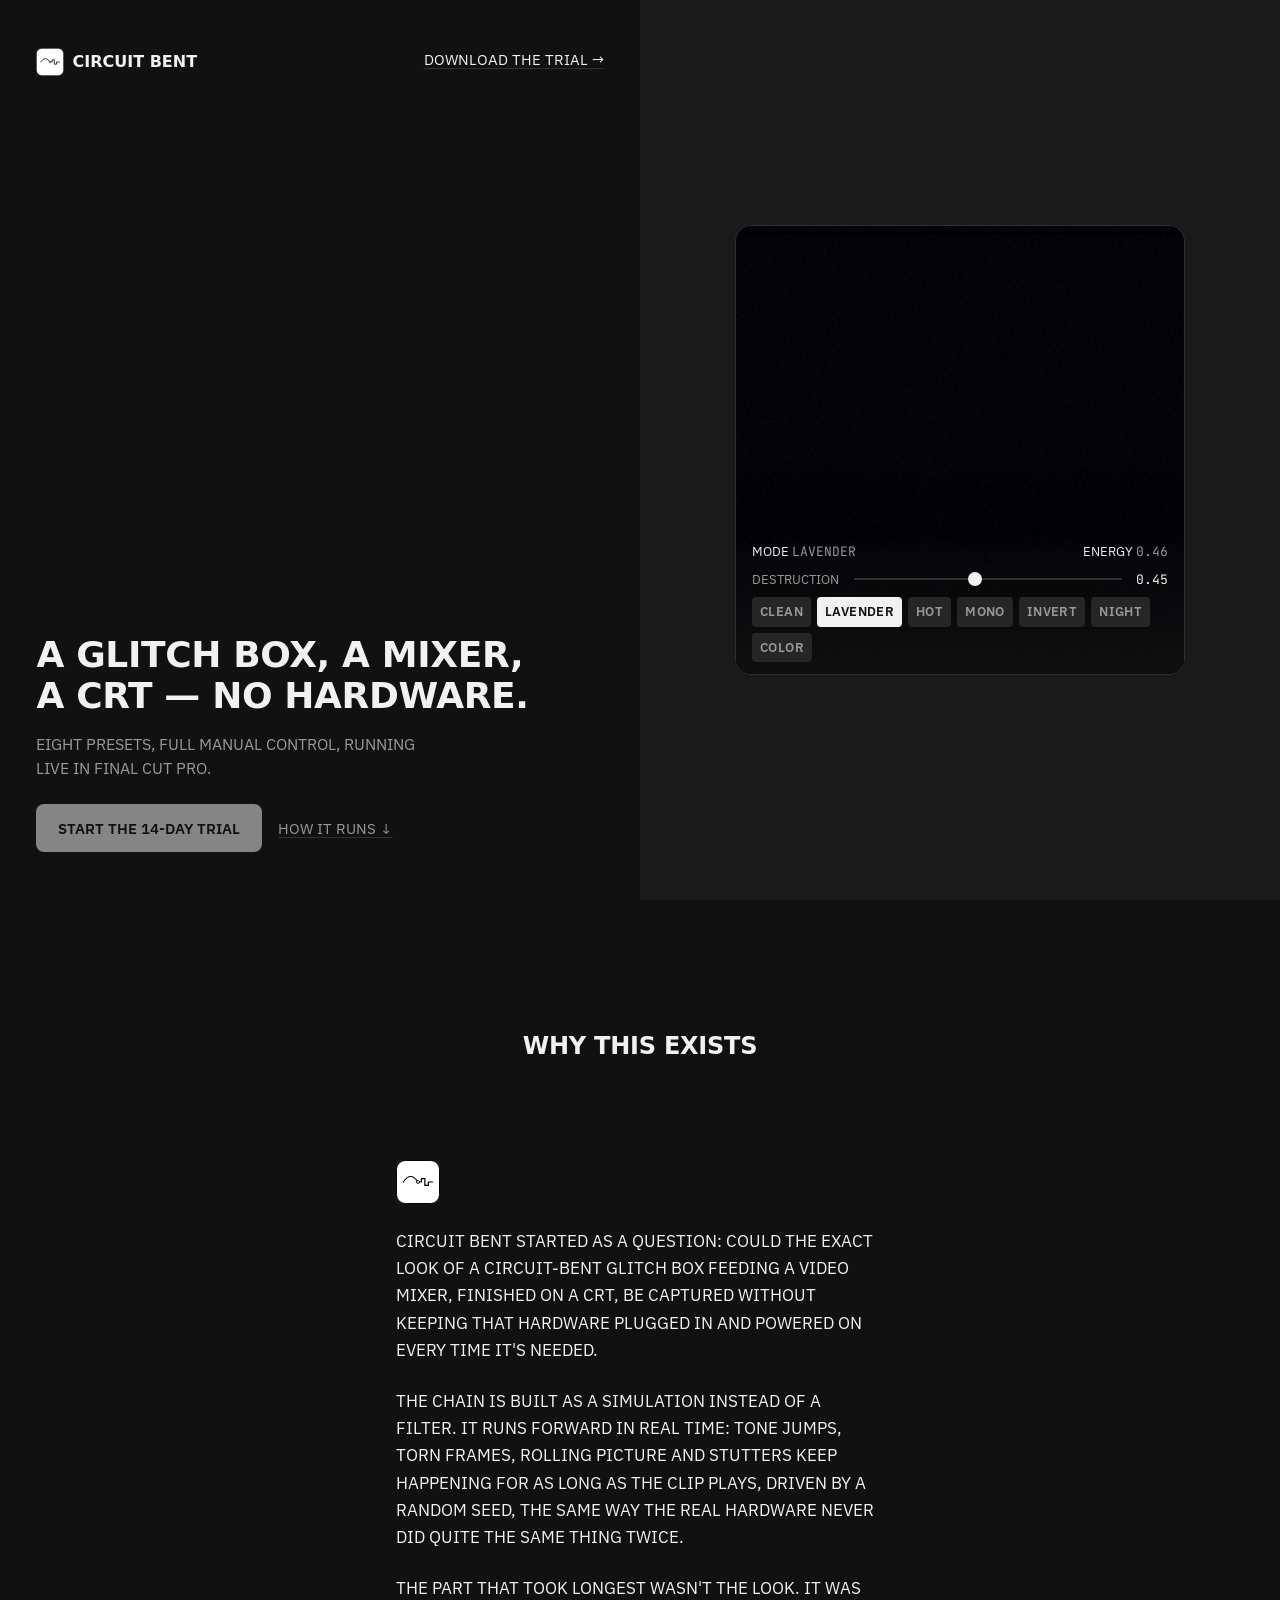
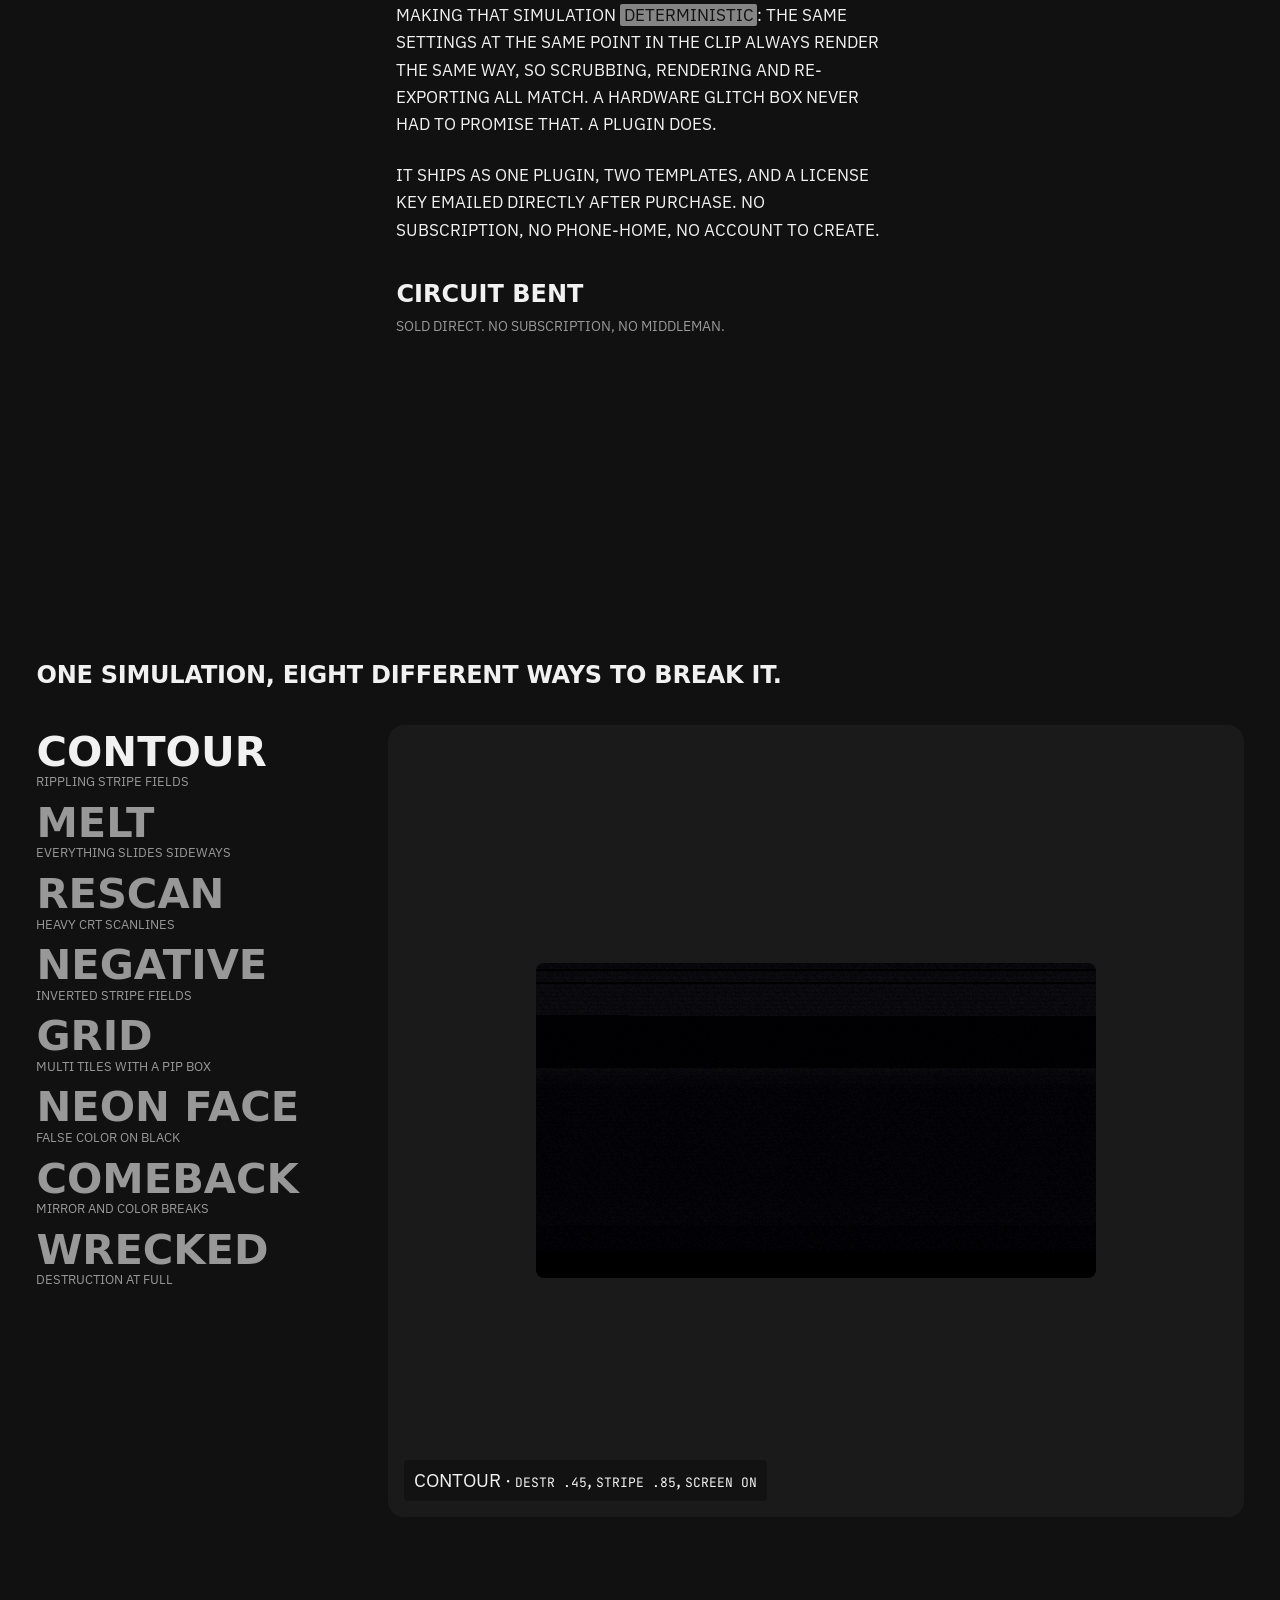
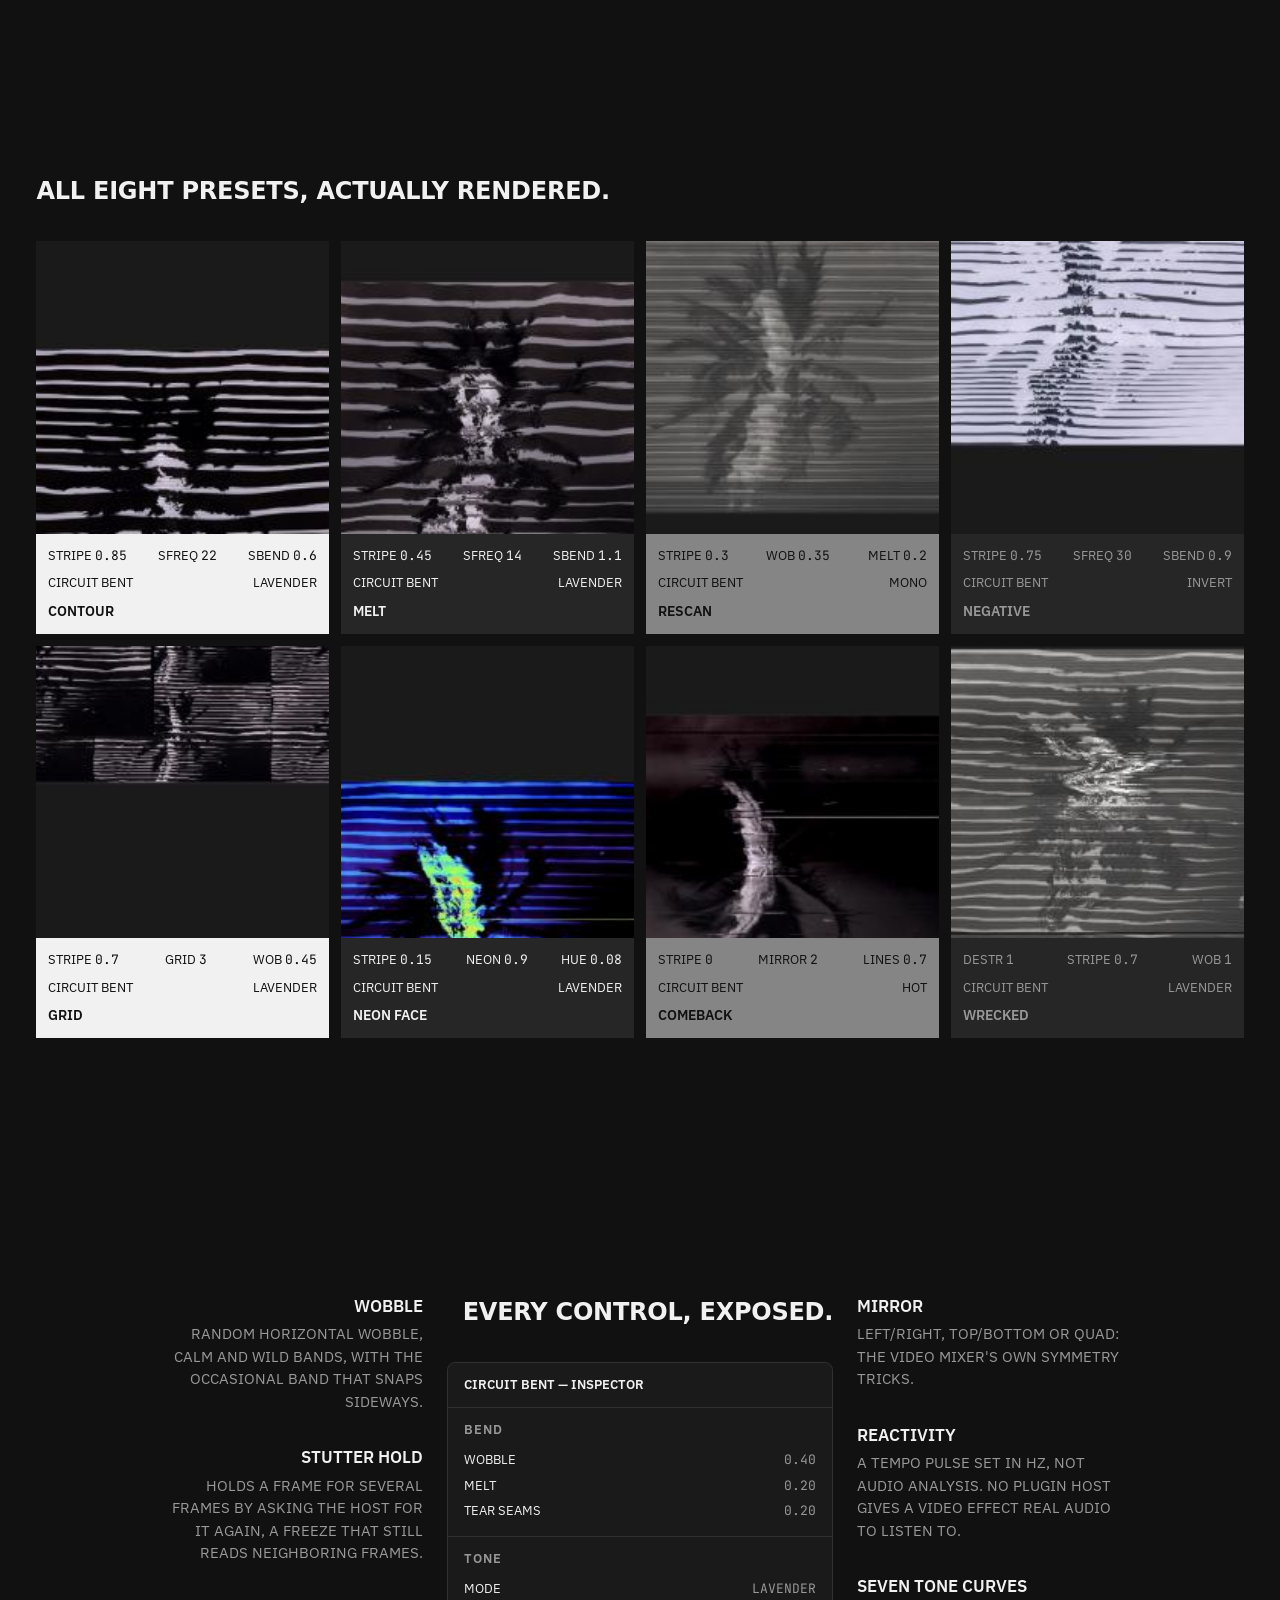
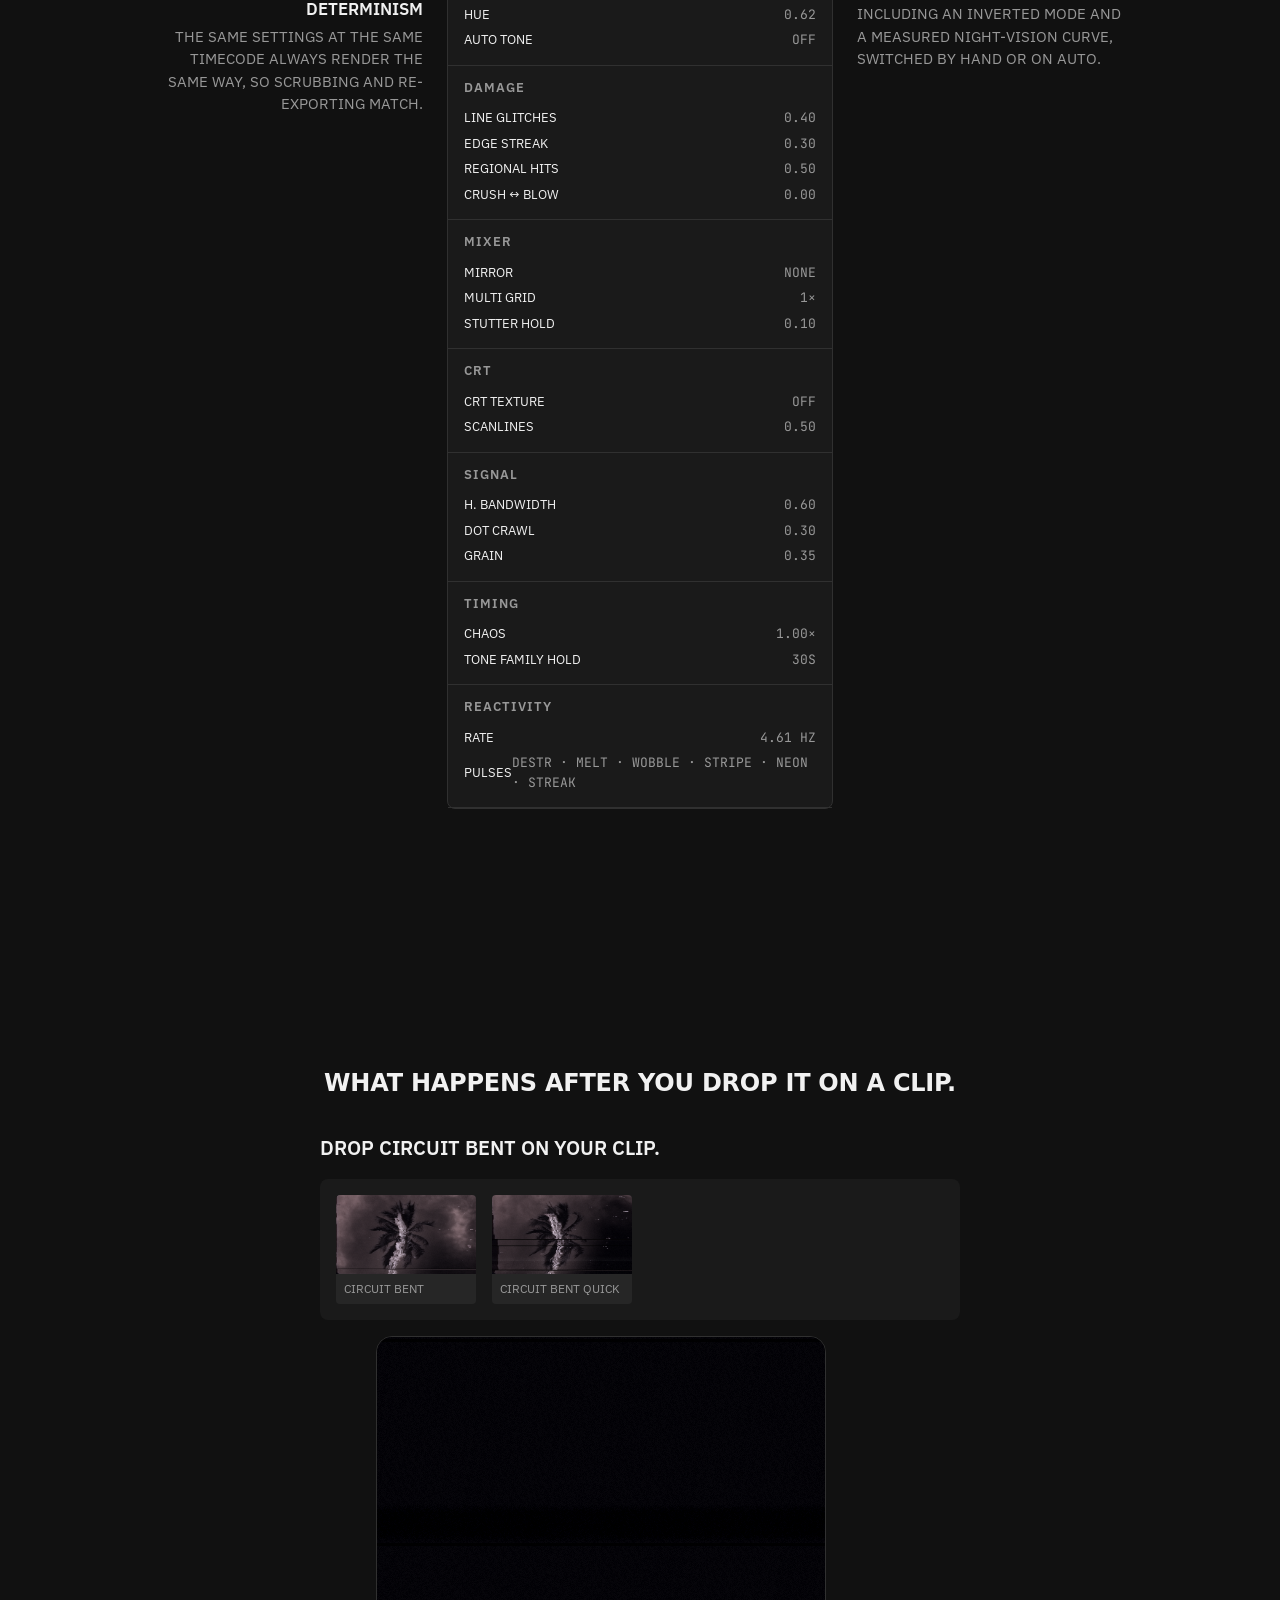
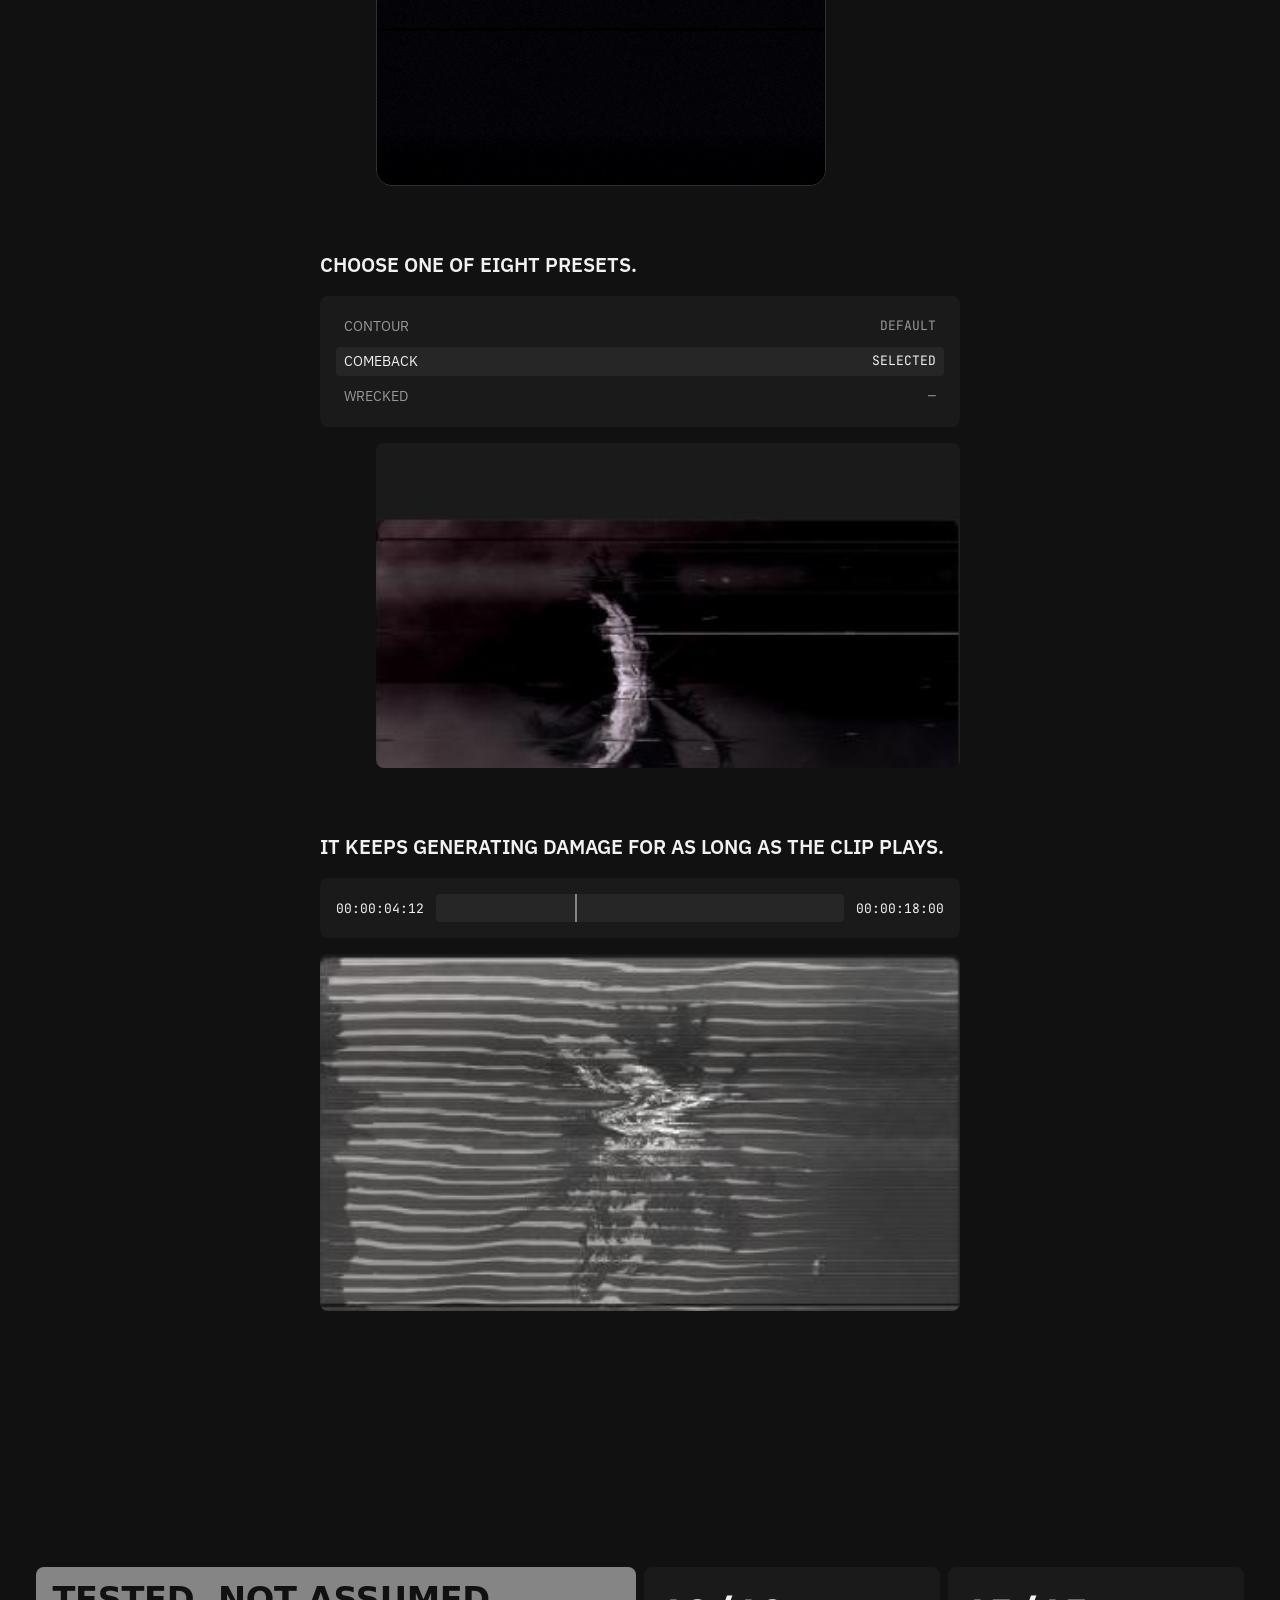
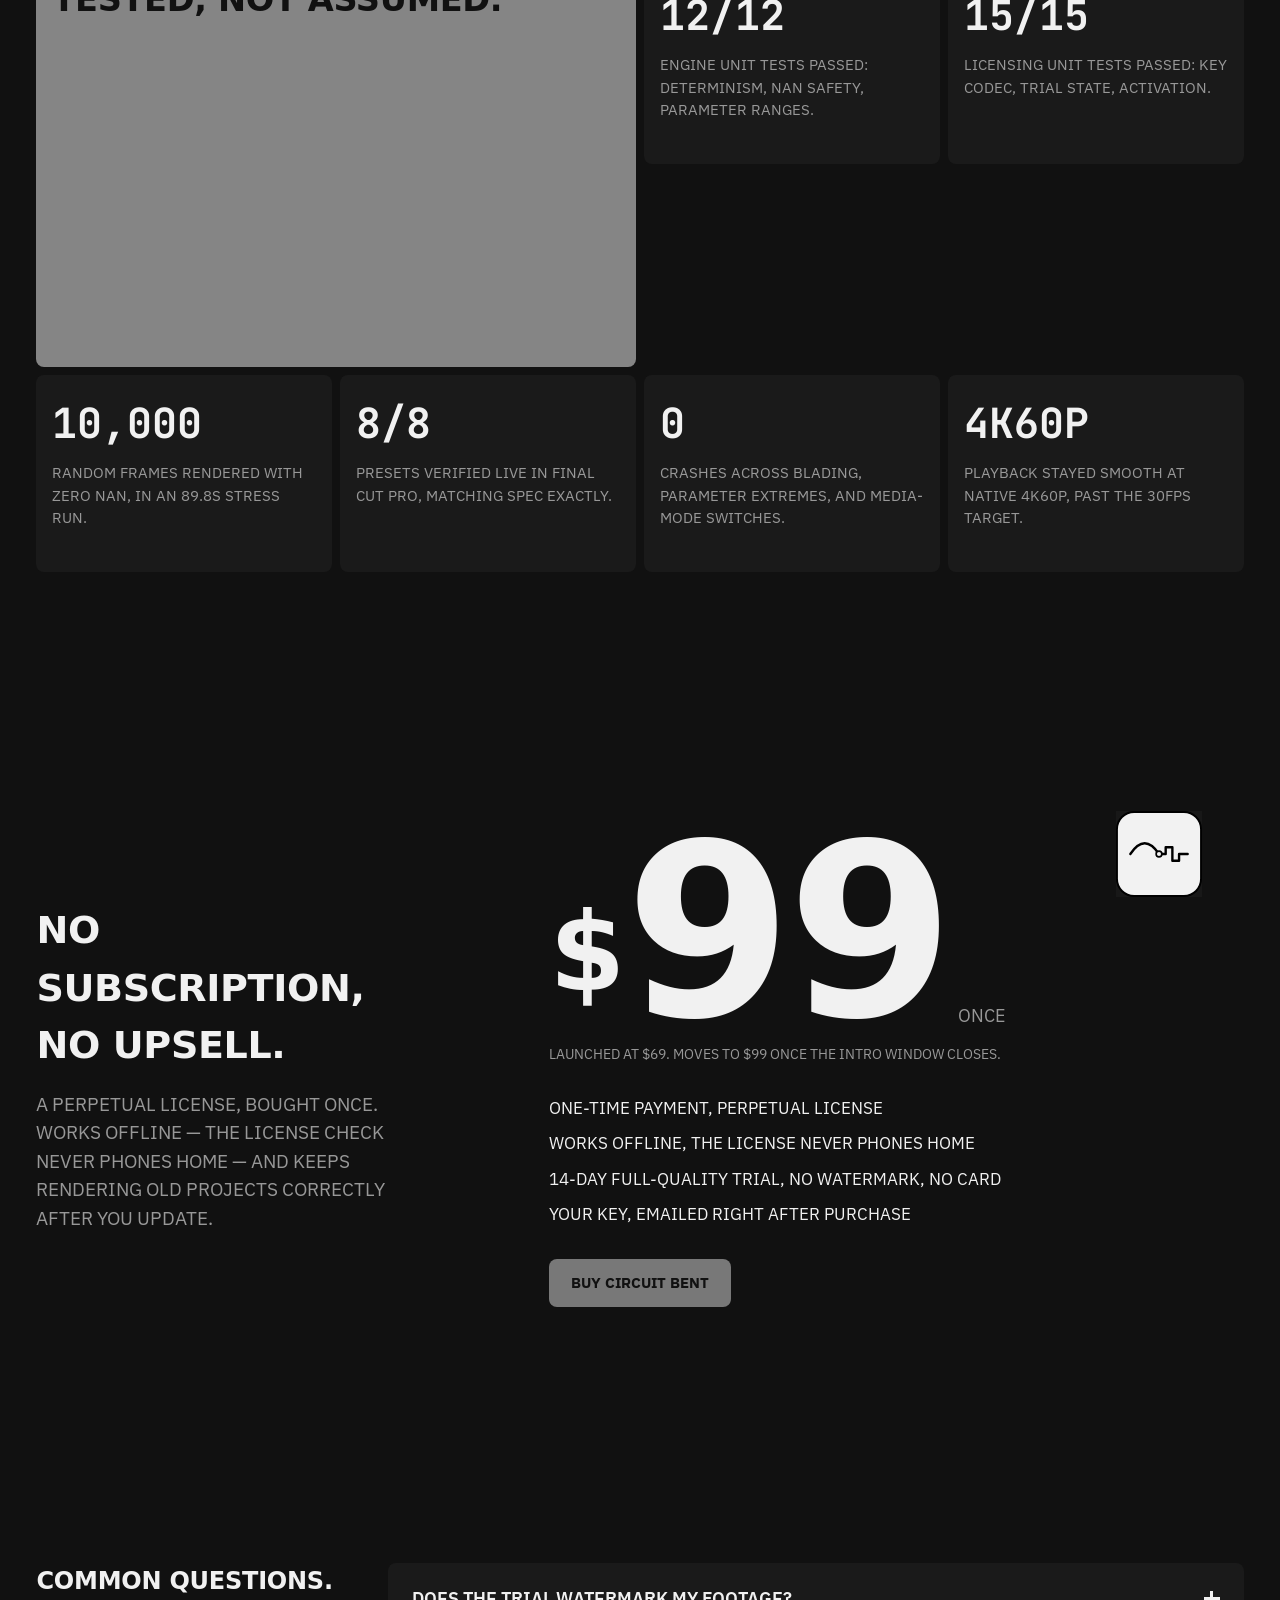
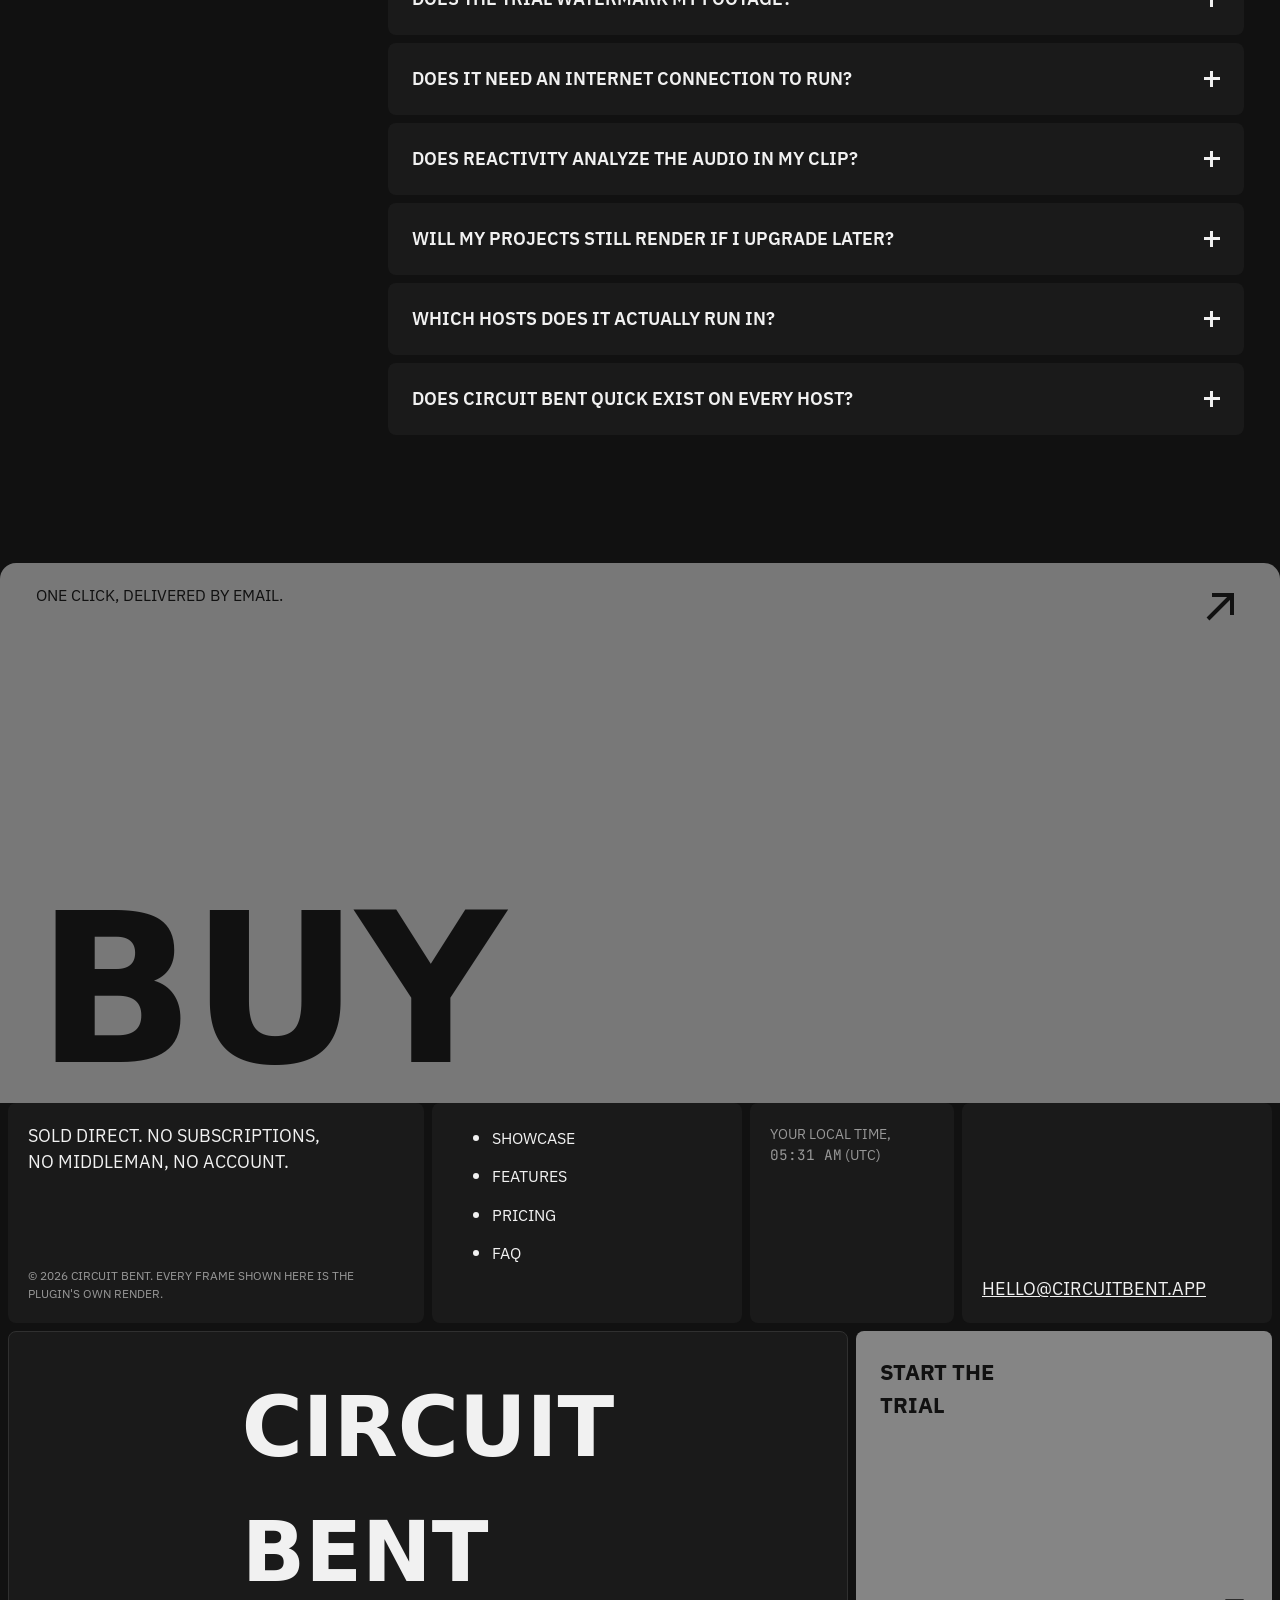
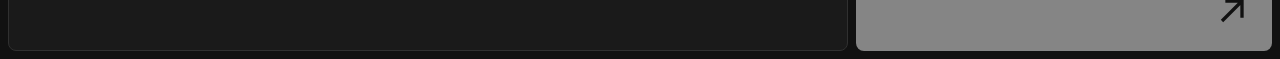
==== index.html @ 1c91e059 "Initial deploy: CIRCUIT BENT marketing site Standalone copy of Website/ for GitHub Pages hosting at " ====
<!doctype html>
<html lang="en">
<head>
<meta charset="utf-8">
<meta name="viewport" content="width=device-width, initial-scale=1">
<title>CIRCUIT BENT: analog glitch and CRT damage for your NLE</title>
<meta name="description" content="A circuit-bent glitch box, a video mixer and a CRT monitor, simulated live inside Final Cut Pro, Motion, After Effects and Premiere Pro. One plugin, eight presets, a perpetual license.">
<link rel="icon" href="media/app-icon.svg">
<link rel="preconnect" href="https://fonts.googleapis.com">
<link rel="preconnect" href="https://fonts.gstatic.com" crossorigin>
<link href="https://fonts.googleapis.com/css2?family=Archivo:wght@700&family=IBM+Plex+Sans:wght@400;500;600;700&family=JetBrains+Mono:wght@400;600&display=swap" rel="stylesheet"> <!-- taste-skill-ignore: font URL, not rendered text -->
<link rel="stylesheet" href="assets/base.css">
<link rel="stylesheet" href="assets/site.css">
<script>document.documentElement.classList.add('js');</script>
</head>
<body>

<video id="src-video" src="media/sample_clip.mp4" muted loop playsinline autoplay hidden></video>

<!-- ============ HERO — Control that reads the page ============ -->
<section class="hero">
  <div class="hero-left">
    <div class="hero-mark">
      <img src="media/app-icon.svg" alt="" width="28" height="28">
      <span>CIRCUIT BENT</span>
    </div>
    <a class="textlink hero-toplink" href="#pricing">Download the trial →</a>
    <div class="hero-copy">
      <h1>
        <span class="line"><span>A <span class="glitch" data-text="glitch">glitch</span> box, a mixer,</span></span>
        <span class="line"><span>a CRT — no hardware.</span></span>
      </h1>
      <p>Eight presets, full manual control, running live in Final Cut Pro.</p>
      <div class="hero-actions">
        <a class="btn btn-accent" href="#pricing">Start the 14-day trial</a>
        <a class="textlink" href="#how-it-works">How it runs ↓</a>
      </div>
    </div>
  </div>
  <div class="hero-right">
    <div class="engine-frag" data-ui>
      <canvas id="hero-canvas" aria-hidden="true"></canvas>
      <div class="engine-ui">
        <div class="engine-readout">
          <span>Mode <code id="hero-mode">LAVENDER</code></span>
          <span>Energy <code id="hero-energy">0.40</code></span>
        </div>
        <div class="engine-row">
          <label for="hero-destr">Destruction</label>
          <input id="hero-destr" type="range" min="0" max="1" step="0.01" value="0.45" aria-label="Destruction">
          <code id="hero-destr-v">0.45</code>
        </div>
        <div class="tone-set" id="hero-tones" role="group" aria-label="Tone">
          <button data-mode="0" type="button">CLEAN</button>
          <button data-mode="1" type="button" aria-pressed="true">LAVENDER</button>
          <button data-mode="2" type="button">HOT</button>
          <button data-mode="3" type="button">MONO</button>
          <button data-mode="4" type="button">INVERT</button>
          <button data-mode="5" type="button">NIGHT</button>
          <button data-mode="6" type="button">COLOR</button>
        </div>
      </div>
    </div>
  </div>
</section>

<!-- ============ ABOUT — Founder's letter ============ -->
<section class="about section" id="about">
  <h2 class="section-head wrap" style="text-align:center">Why this exists</h2>
  <div class="letter" data-reveal>
    <img class="letter-photo" src="media/presets/contour.png" alt="CIRCUIT BENT, Contour preset, real render, pinned beside the letter" width="220" height="220" loading="lazy">
    <div class="letter-mark"><img src="media/app-icon.svg" alt="CIRCUIT BENT"></div>
    <p>CIRCUIT BENT started as a question: could the exact look of a circuit-bent glitch box feeding a video mixer, finished on a CRT, be captured without keeping that hardware plugged in and powered on every time it's needed.</p>
    <p>The chain is built as a simulation instead of a filter. It runs forward in real time: tone jumps, torn frames, rolling picture and stutters keep happening for as long as the clip plays, driven by a random seed, the same way the real hardware never did quite the same thing twice.</p>
    <p>The part that took longest wasn't the look. It was making that simulation <mark>deterministic</mark>: the same settings at the same point in the clip always render the same way, so scrubbing, rendering and re-exporting all match. A hardware glitch box never had to promise that. A plugin does.</p>
    <p>It ships as one plugin, two templates, and a license key emailed directly after purchase. No subscription, no phone-home, no account to create.</p>
    <div class="sign">
      <div class="name">CIRCUIT BENT</div>
      <div class="role">Sold direct. No subscription, no middleman.</div>
    </div>
  </div>
</section>

<!-- ============ SHOWCASE — live preset switcher ============ -->
<section class="showcase section" id="showcase">
  <div class="wrap">
    <h2 class="section-head">One simulation, eight different ways to break it.</h2>
    <div class="showcase-grid">
      <div class="preset-list" id="preset-list" role="listbox" aria-label="Presets">
        <!-- buttons injected by site.js from the real PRESETS table -->
      </div>
      <div class="preset-stage" data-reveal>
        <div class="preset-sheet" data-ui>
          <canvas id="showcase-canvas" aria-hidden="true"></canvas>
        </div>
        <div class="preset-tag" id="preset-tag">Contour · <code>destr .45</code>, <code>stripe .85</code>, <code>screen on</code></div>
      </div>
    </div>
  </div>
</section>

<!-- ============ GALLERY — photo tiles with label strips ============ -->
<section class="gallery section" id="gallery">
  <div class="wrap">
    <h2 class="section-head">All eight presets, actually rendered.</h2>
    <div class="gallery-grid" id="gallery-grid">
      <!-- 8 tiles injected by site.js, one real captured frame per preset -->
    </div>
  </div>
</section>

<!-- ============ FEATURES — panel with margin notes ============ -->
<section class="features section" id="features">
  <div class="wrap">
    <div class="features-grid">
      <div class="notes-left" data-reveal>
        <div class="note">
          <div class="nname">Wobble</div>
          <div class="ndesc">Random horizontal wobble, calm and wild bands, with the occasional band that snaps sideways.</div>
        </div>
        <div class="note">
          <div class="nname">Stutter hold</div>
          <div class="ndesc">Holds a frame for several frames by asking the host for it again, a freeze that still reads neighboring frames.</div>
        </div>
        <div class="note">
          <div class="nname">Determinism</div>
          <div class="ndesc">The same settings at the same timecode always render the same way, so scrubbing and re-exporting match.</div>
        </div>
      </div>
      <div class="panel-col">
        <h2 class="section-head" style="text-align:right">Every control, exposed.</h2>
        <div class="panel-ui" data-ui>
          <div class="ptitle">CIRCUIT BENT — Inspector</div>
          <div class="pgroup" data-grp="bend"><h4>Bend</h4>
            <div class="prow"><span>Wobble</span><code>0.40</code></div>
            <div class="prow"><span>Melt</span><code>0.20</code></div>
            <div class="prow"><span>Tear seams</span><code>0.20</code></div>
          </div>
          <div class="pgroup" data-grp="tone"><h4>Tone</h4>
            <div class="prow"><span>Mode</span><code>Lavender</code></div>
            <div class="prow"><span>Hue</span><code>0.62</code></div>
            <div class="prow"><span>Auto tone</span><code>Off</code></div>
          </div>
          <div class="pgroup" data-grp="damage"><h4>Damage</h4>
            <div class="prow"><span>Line glitches</span><code>0.40</code></div>
            <div class="prow"><span>Edge streak</span><code>0.30</code></div>
            <div class="prow"><span>Regional hits</span><code>0.50</code></div>
            <div class="prow"><span>Crush ↔ blow</span><code>0.00</code></div>
          </div>
          <div class="pgroup" data-grp="mixer"><h4>Mixer</h4>
            <div class="prow"><span>Mirror</span><code>None</code></div>
            <div class="prow"><span>Multi grid</span><code>1×</code></div>
            <div class="prow"><span>Stutter hold</span><code>0.10</code></div>
          </div>
          <div class="pgroup" data-grp="crt"><h4>CRT</h4>
            <div class="prow"><span>CRT texture</span><code>Off</code></div>
            <div class="prow"><span>Scanlines</span><code>0.50</code></div>
          </div>
          <div class="pgroup" data-grp="signal"><h4>Signal</h4>
            <div class="prow"><span>H. bandwidth</span><code>0.60</code></div>
            <div class="prow"><span>Dot crawl</span><code>0.30</code></div>
            <div class="prow"><span>Grain</span><code>0.35</code></div>
          </div>
          <div class="pgroup" data-grp="timing"><h4>Timing</h4>
            <div class="prow"><span>Chaos</span><code>1.00×</code></div>
            <div class="prow"><span>Tone family hold</span><code>30s</code></div>
          </div>
          <div class="pgroup" data-grp="reactivity"><h4>Reactivity</h4>
            <div class="prow"><span>Rate</span><code>4.61 Hz</code></div>
            <div class="prow"><span>Pulses</span><code>Destr · Melt · Wobble · Stripe · Neon · Streak</code></div>
          </div>
        </div>
      </div>
      <div class="notes-right" data-reveal>
        <div class="note">
          <div class="nname">Mirror</div>
          <div class="ndesc">Left/right, top/bottom or quad: the video mixer's own symmetry tricks.</div>
        </div>
        <div class="note">
          <div class="nname">Reactivity</div>
          <div class="ndesc">A tempo pulse set in Hz, not audio analysis. No plugin host gives a video effect real audio to listen to.</div>
        </div>
        <div class="note">
          <div class="nname">Seven tone curves</div>
          <div class="ndesc">Including an inverted mode and a measured night-vision curve, switched by hand or on auto.</div>
        </div>
      </div>
    </div>
  </div>
</section>

<!-- ============ HOW IT WORKS — call and response ============ -->
<section class="how section" id="how-it-works">
  <div class="wrap">
    <h2 class="section-head" style="text-align:center">What happens after you drop it on a clip.</h2>
    <div class="how-col">
      <div class="exchange" data-reveal>
        <p class="lede">Drop CIRCUIT BENT on your clip.</p>
        <div class="call">
          <div class="thumbs" data-ui>
            <figure><img src="media/template-circuit-bent.png" alt="CIRCUIT BENT template thumbnail, Final Cut Effects browser" width="140" height="79"><figcaption>CIRCUIT BENT</figcaption></figure>
            <figure><img src="media/template-circuit-bent-quick.png" alt="CIRCUIT BENT Quick template thumbnail, Final Cut Effects browser" width="140" height="79"><figcaption>CIRCUIT BENT Quick</figcaption></figure>
          </div>
        </div>
        <div class="response">
          <div class="engine-frag" data-ui>
            <canvas id="how-canvas"></canvas>
          </div>
        </div>
      </div>

      <div class="exchange" data-reveal>
        <p class="lede">Choose one of eight presets.</p>
        <div class="call">
          <div class="popup" data-ui>
            <div class="opt">Contour <code>default</code></div>
            <div class="opt sel">Comeback <code>selected</code></div>
            <div class="opt">Wrecked <code>—</code></div>
          </div>
        </div>
        <div class="response">
          <img src="media/presets/comeback.png" alt="CIRCUIT BENT, Comeback preset, real render" width="350" height="195" loading="lazy">
        </div>
      </div>

      <div class="exchange final" data-reveal>
        <p class="lede">It keeps generating damage for as long as the clip plays.</p>
        <div class="call">
          <div class="scrub" data-ui>
            <code>00:00:04:12</code>
            <div class="track"><div class="head" style="left:34%"></div></div>
            <code>00:00:18:00</code>
          </div>
        </div>
        <div class="response">
          <img src="media/presets/wrecked.png" alt="CIRCUIT BENT, Wrecked preset, real render at full destruction" width="350" height="195" loading="lazy">
        </div>
      </div>
    </div>
  </div>
</section>

<!-- ============ PROOF — real QA numbers on tiles ============ -->
<section class="proof section" id="proof">
  <div class="wrap">
    <div class="proof-grid" data-reveal>
      <div class="proof-tile head">
        <h3>Tested, not assumed.</h3>
      </div>
      <div class="proof-tile"><div class="num"><code>12/12</code></div><div class="cap">Engine unit tests passed: determinism, NaN safety, parameter ranges.</div></div>
      <div class="proof-tile"><div class="num"><code>15/15</code></div><div class="cap">Licensing unit tests passed: key codec, trial state, activation.</div></div>
      <div class="proof-tile"><div class="num"><code>10,000</code></div><div class="cap">Random frames rendered with zero NaN, in an 89.8s stress run.</div></div>
      <div class="proof-tile"><div class="num"><code>8/8</code></div><div class="cap">Presets verified live in Final Cut Pro, matching spec exactly.</div></div>
      <div class="proof-tile"><div class="num"><code>0</code></div><div class="cap">Crashes across blading, parameter extremes, and media-mode switches.</div></div>
      <div class="proof-tile"><div class="num"><code>4K60p</code></div><div class="cap">Playback stayed smooth at native 4K60p, past the 30fps target.</div></div>
    </div>
  </div>
</section>

<!-- ============ PRICING — the price, very large ============ -->
<section class="pricing section" id="pricing">
  <div class="wrap">
    <div class="pricing-grid">
      <div class="pricing-left" data-reveal>
        <h2>No subscription, no upsell.</h2>
        <p>A perpetual license, bought once. Works offline — the license check never phones home — and keeps rendering old projects correctly after you update.</p>
      </div>
      <div class="pricing-right" data-reveal>
        <div class="price-figure">
          <span class="cur">$</span><span class="num">99</span><span class="period">once</span>
          <img class="price-overlap" src="media/app-icon.svg" alt="">
        </div>
        <p class="price-intro">Launched at $69. Moves to $99 once the intro window closes.</p>
        <div class="price-included">
          <div>One-time payment, perpetual license</div>
          <div>Works offline, the license never phones home</div>
          <div>14-day full-quality trial, no watermark, no card</div>
          <div>Your key, emailed right after purchase</div>
        </div>
        <a class="btn btn-strong" href="#buy">Buy CIRCUIT BENT</a>
      </div>
    </div>
  </div>
</section>

<!-- ============ FAQ — accordion of filled tiles ============ -->
<section class="faq section" id="faq">
  <div class="wrap">
    <div class="faq-grid">
      <h2 class="section-head faq-head">Common questions.</h2>
      <div class="faq-list" data-reveal>
        <details name="faq">
          <summary>Does the trial watermark my footage?<span class="faq-plus"></span></summary>
          <div class="answer">No. The 14-day trial renders at full quality. It simply stops working after 14 days unless you buy a license.</div>
        </details>
        <details name="faq">
          <summary>Does it need an internet connection to run?<span class="faq-plus"></span></summary>
          <div class="answer">No. License activation is offline-friendly and doesn't phone home on every launch.</div>
        </details>
        <details name="faq">
          <summary>Does Reactivity analyze the audio in my clip?<span class="faq-plus"></span></summary>
          <div class="answer">No. There's no audio API available to a Final Cut Pro video effect. Reactivity is a tempo pulse you set with a Hz slider, not real audio analysis, and it's labeled that way in the plugin.</div>
        </details>
        <details name="faq">
          <summary>Will my projects still render if I upgrade later?<span class="faq-plus"></span></summary>
          <div class="answer">Yes. Versioning follows Apple's guidance for plugin updates, so existing projects keep rendering with old versions until you choose to update.</div>
        </details>
        <details name="faq">
          <summary>Which hosts does it actually run in?<span class="faq-plus"></span></summary>
          <div class="answer">Final Cut Pro and Motion today. After Effects and Premiere Pro run the same real engine, Mac only for now; a Windows build doesn't exist yet.</div>
        </details>
        <details name="faq">
          <summary>Does CIRCUIT BENT Quick exist on every host?<span class="faq-plus"></span></summary>
          <div class="answer">No. It's a Final Cut / Motion template limited to Preset, Destruction and Mix. After Effects and Premiere use the plugin's own collapsible parameter groups instead.</div>
        </details>
      </div>
    </div>
  </div>
</section>

<!-- ============ CTA — one word is the button ============ -->
<a class="cta-band" href="https://thoughtful65.gumroad.com/l/circuit-bent" id="buy">
  <span class="corner-note">One click, delivered by email.</span>
  <svg class="corner-arrow" viewBox="0 0 48 48" fill="none" stroke="currentColor" stroke-width="4"><path d="M12 36 L36 12 M16 12 H36 V32"/></svg>
  <span class="word">BUY</span>
</a>

<!-- ============ FOOTER — a footer of tiles ============ -->
<footer class="footer">
  <div class="footer-grid">
    <div class="ftile f-statement">
      <p>Sold direct. No subscriptions, no middleman, no account.</p>
      <div class="legal">© 2026 CIRCUIT BENT. Every frame shown here is the plugin's own render.</div>
    </div>
    <div class="ftile f-nav">
      <ul>
        <li><a class="textlink" href="#showcase">Showcase</a></li>
        <li><a class="textlink" href="#features">Features</a></li>
        <li><a class="textlink" href="#pricing">Pricing</a></li>
        <li><a class="textlink" href="#faq">FAQ</a></li>
      </ul>
    </div>
    <div class="ftile f-time" id="f-time">Your local time</div>
    <div class="ftile f-email"><a href="mailto:hello@circuitbent.app">hello@circuitbent.app</a></div>
    <div class="ftile f-word"><span>CIRCUIT<br>BENT</span></div>
    <a class="ftile f-invite" href="#pricing">
      <div class="t">Start the trial</div>
      <svg viewBox="0 0 48 48" fill="none" stroke="currentColor" stroke-width="4"><path d="M12 36 L36 12 M16 12 H36 V32"/></svg>
    </a>
  </div>
</footer>

<script type="module" src="assets/site.js?v=2"></script>
<script src="assets/base.js" defer></script>
</body>
</html>
---- assets/base.css ----
/* tasteskill / base.css
   A neutral foundation: reset, token names, fluid type steps, a 12-column grid, states and the motion
   helpers from references/motion.md. It has no look of its own. Copy it into the project, replace the
   token values with the ones on the direction sheet, and build on top. Delete what you do not use. */

/* ---------- tokens (replace with the dealt palette and type system) ---------- */
:root {
  --bg: #ffffff;
  --surface: #f2f2f2;
  --ink: #111111;
  --muted: #5c5c5c;
  --accent: #111111;
  --accent-ink: #ffffff;

  --font-display: system-ui, sans-serif;
  --font-text: system-ui, sans-serif;

  --step-small: clamp(0.8125rem, 0.79rem + 0.1vw, 0.875rem);
  --step-body: clamp(1.0625rem, 1rem + 0.25vw, 1.1875rem);
  --step-lead: clamp(1.25rem, 1.1rem + 0.7vw, 1.625rem);
  --step-head: clamp(2rem, 1.3rem + 3.2vw, 4rem);
  --step-display: clamp(3rem, 1rem + 9vw, 9rem); /* set from the hero blueprint */

  --margin: clamp(1rem, 2.2vw, 2rem);    /* page side margin: tight, so content reaches the edges */
  --gutter: clamp(1rem, 2vw, 2rem);      /* column gap */
  --section: clamp(5rem, 12vw, 13rem);   /* space between sections */
  --radius: 0px;                          /* one radius for the whole page: 0, or large, decided once */

  --ease-out: cubic-bezier(0.22, 1, 0.36, 1);        /* entrances, moving hovers, UI under 600ms */
  --ease-expo: cubic-bezier(0.16, 1, 0.3, 1);        /* reveals of 800ms and longer, line rises, openings */
  --ease-in-out: cubic-bezier(0.76, 0, 0.24, 1);     /* wipes, panels, things that travel while visible */
  --ease-soft: cubic-bezier(0.33, 1, 0.68, 1);       /* slow scale and drift on photographs */
  --ease-exit: cubic-bezier(0.55, 0.055, 0.675, 0.19); /* something leaving for good, short */
  --t-press: 140ms;
  --t-hover: 180ms;
  --t-ui: 240ms;
  --t-reveal: 800ms;
  --t-open: 1200ms;                                  /* picture openings and clip wipes */
  --stagger-line: 90ms;
  --stagger-item: 70ms;
}

/* ---------- reset ---------- */
*, *::before, *::after { box-sizing: border-box; }
html { -webkit-text-size-adjust: 100%; text-size-adjust: 100%; scroll-behavior: auto; }
body { margin: 0; background: var(--bg); color: var(--ink); font-family: var(--font-text); font-size: var(--step-body); line-height: 1.5; font-kerning: normal; -webkit-font-smoothing: antialiased; text-rendering: optimizeLegibility; }
h1, h2, h3, h4, p, figure, blockquote, ul, ol, dl, dd { margin: 0; }
ul[class], ol[class] { padding: 0; list-style: none; }
img, video, svg, canvas { display: block; max-width: 100%; }
img, video { height: auto; background: var(--surface); }
button, input, select, textarea { font: inherit; color: inherit; }
button { background: none; border: 0; padding: 0; cursor: pointer; }
a { color: inherit; }
:target { scroll-margin-top: 6rem; }
::selection { background: var(--accent); color: var(--accent-ink); }
:focus-visible { outline: 2px solid var(--accent); outline-offset: 3px; }

/* ---------- type ---------- */
h1, h2, h3 { font-family: var(--font-display); font-weight: inherit; text-wrap: balance; hyphens: none; }
.display { font-size: var(--step-display); line-height: 0.95; letter-spacing: -0.035em; }
.head { font-size: var(--step-head); line-height: 1.02; letter-spacing: -0.025em; }
.lead { font-size: var(--step-lead); line-height: 1.35; max-width: 40ch; }
.small { font-size: var(--step-small); line-height: 1.45; }
.muted { color: var(--muted); }
p { max-width: 62ch; text-wrap: pretty; }
p + p { margin-top: 0.9em; }
.nums { font-variant-numeric: tabular-nums; }
.only-wide { display: none; }
@media (min-width: 48em) { .only-wide { display: inline; } }

/* ---------- layout ---------- */
.wrap { padding-inline: var(--margin); }
.grid { display: grid; grid-template-columns: repeat(12, minmax(0, 1fr)); column-gap: var(--gutter); }
.section { padding-block: calc(var(--section) / 2); }
.section + .section { margin-top: 0; }
.bleed { margin-inline: calc(var(--margin) * -1); }
.cover { width: 100%; height: 100%; object-fit: cover; }
.sr-only { position: absolute; width: 1px; height: 1px; overflow: hidden; clip-path: inset(50%); white-space: nowrap; }

/* ---------- controls ---------- */
.button { display: inline-flex; align-items: center; justify-content: center; min-height: 3rem; padding: 0 1.4rem; background: var(--accent); color: var(--accent-ink); border-radius: var(--radius); text-decoration: none; white-space: nowrap; transition: transform var(--t-press) var(--ease-out), background-color var(--t-hover) ease, color var(--t-hover) ease; }
.button:active { transform: scale(0.97); }
.link { text-decoration: underline; text-decoration-color: transparent; text-underline-offset: 0.2em; text-decoration-thickness: 0.07em; transition: text-decoration-color var(--t-hover) ease; }
.link-plain { text-decoration: underline; text-underline-offset: 0.18em; text-decoration-thickness: 0.07em; }
@media (hover: hover) and (pointer: fine) {
  .link:hover { text-decoration-color: currentColor; }
}
.field { width: 100%; min-height: 3rem; padding: 0.7rem 0.9rem; background: var(--surface); border: 0; border-radius: var(--radius); font-size: max(1rem, var(--step-body)); }

/* ---------- motion helpers (content stays visible without JavaScript) ---------- */
.lines .line { display: block; overflow: hidden; padding-bottom: 0.08em; margin-bottom: -0.08em; }
.lines [data-line] { display: block; }
.shutter { overflow: hidden; }
@media (prefers-reduced-motion: no-preference) {
  .js [data-rise] { opacity: 0; transform: translateY(18px); animation: ad-rise var(--t-reveal) var(--ease-out) forwards; animation-delay: calc(var(--i, 0) * 90ms + 120ms); }
  .js .lines [data-line] { transform: translateY(105%); animation: ad-line 900ms var(--ease-out) forwards; animation-delay: calc(var(--i, 0) * 110ms + 150ms); }
  .js [data-reveal] { opacity: 0; transform: translateY(24px); transition: opacity 700ms var(--ease-out), transform 900ms var(--ease-out); }
  .js [data-reveal].is-in { opacity: 1; transform: none; }
  .js .shutter[data-reveal] { opacity: 1; transform: none; clip-path: inset(0 0 100% 0); transition: clip-path 1100ms var(--ease-in-out); }
  .js .shutter[data-reveal] img { transform: scale(1.12); transition: transform 1500ms var(--ease-soft); }
  .js .shutter[data-reveal].is-in { clip-path: inset(0); }
  .js .shutter[data-reveal].is-in img { transform: none; }
}
@keyframes ad-rise { to { opacity: 1; transform: none; } }
@keyframes ad-line { to { transform: none; } }
---- assets/site.css ----
/* CIRCUIT BENT — marketing site. Tokens from the brand system (verbatim values), composition from the
   dealt direction sheet ("The product performs"), content from SPEC.md / MANUAL.md / Marketing /
   QA-REPORT.md. See .taste-skill/direction.json for the sheet this was built against. */

@font-face { font-family: "Archivo"; font-weight: 700; font-style: normal; font-display: swap;
  src: local("Archivo"); }

:root {
  /* ---- brand colour tokens, verbatim ---- */
  --surface-900: #111111;
  --surface-800: #1A1A1A;
  --surface-700: #262626;
  --hairline: #303030;
  --ink: #F1F1F1;
  --ink-muted: #989898;
  --accent: #858585;
  --on-accent: #111111;
  --accent-strong: #787878;
  --on-accent-strong: #111111;
  --signal: #A8A8A8;
  --signal-deep: #505050;

  /* ---- base.css roles, mapped ---- */
  --bg: var(--surface-900);
  --surface: var(--surface-800);
  --muted: var(--ink-muted);
  --accent-ink: var(--on-accent);

  /* ---- brand type tokens, verbatim ---- */
  --font-display: "Archivo", system-ui, sans-serif;
  --font-text: "IBM Plex Sans", system-ui, sans-serif;
  --font-mono: "JetBrains Mono", ui-monospace, "SF Mono", monospace;

  --size-hero: clamp(2.6rem, 2rem + 5vw, 4.75rem);
  --size-hero-h1: clamp(1.5rem, 1.15rem + 1.6vw, 2.25rem);
  --size-h1: clamp(1.75rem, 1.5rem + 1.1vw, 2.5rem);
  --size-h2: clamp(1.25rem, 1.1rem + 0.6vw, 1.5rem);
  --size-h3: 1.0625rem;
  --size-body: 1rem;
  --size-small: 0.875rem;
  --size-label: 0.75rem;
  --size-mono: 0.875rem;

  /* ---- brand spacing/radius, verbatim ---- */
  --space-1: 4px; --space-2: 8px; --space-3: 12px; --space-4: 16px;
  --space-6: 24px; --space-8: 32px; --space-12: 48px; --space-16: 64px;
  --radius-sm: 4px; --radius-md: 8px; --radius-lg: 16px; --radius-full: 9999px;
  --radius: var(--radius-md);

  --margin: clamp(1.25rem, 1rem + 1.6vw, 2.75rem);
  --gutter: var(--space-6);
  --section: clamp(4.5rem, 10vw, 8rem);
}

body { background: var(--bg); text-transform: uppercase; }
video[hidden] { display: none; } /* base.css's `video{display:block}` reset otherwise wins over the UA's [hidden] rule */
::selection { background: var(--accent); color: var(--on-accent); }

h1, h2, h3 { font-family: var(--font-display); letter-spacing: -0.01em; text-transform: uppercase; }

/* glitch: a frequent, staccato scanline tear on one word — stays grayscale, on brand (no RGB split) */
.glitch { position: relative; white-space: nowrap; display: inline-block; }
.glitch::before, .glitch::after { content: attr(data-text); position: absolute; inset: 0; pointer-events: none; opacity: 0; }
.glitch::before { color: var(--signal); }
.glitch::after { color: var(--accent-strong); }
@media (prefers-reduced-motion: no-preference) {
  .glitch { animation: glitch-jitter 2.6s steps(1, end) infinite; }
  .glitch::before { animation: glitch-a 2.6s steps(1, end) infinite; }
  .glitch::after { animation: glitch-b 2.6s steps(1, end) infinite 0.12s; }
}
@keyframes glitch-jitter {
  0%, 78%, 100% { transform: translate(0, 0) skewX(0deg); }
  79% { transform: translate(-2px, 1px) skewX(-4deg); }
  81% { transform: translate(2px, -1px) skewX(3deg); }
  83% { transform: translate(-1px, 0) skewX(0deg); }
  86% { transform: translate(0, 0) skewX(0deg); }
  88% { transform: translate(3px, 1px) skewX(-3deg); }
  90% { transform: translate(-2px, -1px) skewX(2deg); }
  92% { transform: translate(0, 0) skewX(0deg); }
}
@keyframes glitch-a {
  0%, 78%, 100% { opacity: 0; clip-path: inset(0 0 100% 0); transform: translate(0, 0); }
  79% { opacity: 1; clip-path: inset(10% 0 60% 0); transform: translate(-6px, 2px); }
  80.5% { opacity: 1; clip-path: inset(55% 0 15% 0); transform: translate(5px, -2px); }
  82% { opacity: 1; clip-path: inset(5% 0 75% 0); transform: translate(-4px, 1px); }
  83.5% { opacity: 0; }
  87% { opacity: 1; clip-path: inset(65% 0 5% 0); transform: translate(6px, -1px); }
  88.5% { opacity: 1; clip-path: inset(20% 0 50% 0); transform: translate(-5px, 2px); }
  90% { opacity: 1; clip-path: inset(0 0 85% 0); transform: translate(3px, 0); }
  91.5% { opacity: 0; }
}
@keyframes glitch-b {
  0%, 77%, 100% { opacity: 0; clip-path: inset(100% 0 0 0); transform: translate(0, 0); }
  78% { opacity: 1; clip-path: inset(70% 0 10% 0); transform: translate(6px, -2px); }
  79.5% { opacity: 1; clip-path: inset(15% 0 55% 0); transform: translate(-5px, 1px); }
  81% { opacity: 1; clip-path: inset(80% 0 0 0); transform: translate(4px, -1px); }
  82.5% { opacity: 0; }
  86.5% { opacity: 1; clip-path: inset(30% 0 45% 0); transform: translate(-6px, 2px); }
  88% { opacity: 1; clip-path: inset(60% 0 15% 0); transform: translate(5px, -1px); }
  89.5% { opacity: 1; clip-path: inset(0 0 70% 0); transform: translate(-3px, 0); }
  91% { opacity: 0; }
}
.eyebrow-none { display: none; } /* no eyebrow labels on this page, per house rule */

.label-token { font-family: var(--font-text); font-size: 0.8125rem; font-weight: 600; letter-spacing: 0.08em; text-transform: uppercase; color: var(--ink-muted); }
/* Monospace is reserved for literal data the plugin itself displays: parameter values, preset names, timecodes. */
code { font-family: var(--font-mono); font-size: 0.8125rem; font-variant-numeric: tabular-nums; background: none; }

.section-head { font-family: var(--font-display); font-weight: 700; font-size: var(--size-h2); color: var(--ink); margin-bottom: var(--space-8); }

a.textlink { font-family: var(--font-text); font-size: 0.95rem; text-decoration: underline; text-decoration-color: var(--hairline); text-underline-offset: 0.2em; transition: text-decoration-color 180ms ease, color 180ms ease; }
a.textlink:hover { text-decoration-color: var(--accent); color: var(--accent); }

.btn { display: inline-flex; align-items: center; gap: var(--space-2); min-height: 48px; padding: 0 22px; border-radius: var(--radius-md); font-family: var(--font-text); font-weight: 600; font-size: 0.95rem; text-decoration: none; transition: transform 140ms var(--ease-out), opacity 180ms ease; }
.btn:active { transform: scale(0.97); }
.btn-accent { background: var(--accent); color: var(--on-accent); }
.btn-accent:hover { opacity: 0.88; }
.btn-strong { background: var(--accent-strong); color: var(--on-accent-strong); font-weight: 700; }
.btn-strong:hover { opacity: 0.88; }

/* ================= HERO ================= */
.hero { display: grid; grid-template-columns: 1fr 1fr; min-height: 100svh; }
.hero-left, .hero-right { position: relative; padding: var(--space-12) var(--margin); display: flex; flex-direction: column; }
.hero-left { background: var(--surface-900); justify-content: space-between; }
.hero-right { background: var(--surface-800); align-items: center; justify-content: center; }
.hero-mark { display: flex; align-items: center; gap: var(--space-2); }
.hero-mark img { width: 28px; height: 28px; }
.hero-mark span { font-family: var(--font-display); font-weight: 700; font-size: 1rem; color: var(--ink); text-transform: uppercase; }
.hero-toplink { position: absolute; top: var(--space-12); right: var(--margin); }
.hero-copy { margin-top: auto; max-width: 34rem; }
.hero-copy h1 { font-size: var(--size-hero-h1); font-weight: 700; color: var(--ink); line-height: 1.14; }
.hero-copy h1 .line { display: block; overflow: hidden; }
.hero-copy p { font-family: var(--font-text); font-size: 1rem; color: var(--ink-muted); max-width: 40ch; margin-top: var(--space-4); line-height: 1.5; }
.hero-actions { display: flex; align-items: center; gap: var(--space-4); margin-top: var(--space-6); }
/* Entrance motion lives only here: the reduced-motion / no-js page is simply the finished page at rest. */
@media (prefers-reduced-motion: no-preference) {
  html.js .hero-copy h1 .line > span { display: block; animation: cb-rise-line 900ms cubic-bezier(.22,1,.36,1) both; }
  html.js .hero-copy h1 .line:nth-of-type(2) > span { animation-delay: 110ms; }
  html.js .hero-copy p, html.js .hero-actions { animation: cb-rise-up 700ms cubic-bezier(.22,1,.36,1) both; animation-delay: 650ms; }
}
@keyframes cb-rise-line { from { transform: translateY(112%); } to { transform: none; } }
@keyframes cb-rise-up { from { opacity: 0; transform: translateY(16px); } to { opacity: 1; transform: none; } }
.hero-actions .textlink { color: var(--ink-muted); }

.engine-frag { width: min(450px, 86vw); aspect-ratio: 1; border-radius: var(--radius-lg); overflow: hidden; background: var(--surface-900); position: relative; border: 1px solid var(--hairline); }
.engine-frag canvas { width: 100%; height: 100%; display: block; }
.engine-ui { position: absolute; inset: auto 0 0 0; padding: var(--space-3) var(--space-4); background: linear-gradient(to top, rgba(17,17,17,0.92), rgba(17,17,17,0)); display: flex; flex-direction: column; gap: var(--space-2); }
.engine-readout { display: flex; justify-content: space-between; color: var(--ink); font-size: 0.8125rem; }
.engine-readout code { color: var(--ink-muted); font-family: var(--font-mono); font-size: 0.8125rem; }
.engine-row { display: flex; align-items: center; gap: var(--space-3); }
.engine-row label { font-family: var(--font-text); font-size: 0.8125rem; color: var(--ink-muted); min-width: 5.5rem; }
.engine-row code { font-family: var(--font-mono); font-size: 0.8125rem; color: var(--ink); }
.engine-row input[type="range"] { flex: 1; -webkit-appearance: none; height: 2px; background: var(--hairline); border-radius: var(--radius-full); }
.engine-row input[type="range"]::-webkit-slider-thumb { -webkit-appearance: none; width: 14px; height: 14px; border-radius: 50%; background: var(--ink); cursor: pointer; }
.tone-set { display: flex; gap: 6px; flex-wrap: wrap; }
.tone-set button { font-family: var(--font-text); font-weight: 600; letter-spacing: 0.03em; font-size: 0.8125rem; padding: 4px 7px; border-radius: var(--radius-sm); background: var(--surface-700); color: var(--ink-muted); border: 1px solid transparent; }
.tone-set button[aria-pressed="true"] { background: var(--ink); color: var(--surface-900); }

@media (max-width: 860px) {
  .hero { grid-template-columns: 1fr; min-height: auto; }
  .hero-right { order: -1; min-height: 58svh; padding-block: var(--space-8); }
  .hero-left { padding-top: var(--space-16); }
  .hero-copy { margin-top: var(--space-16); }
  .hero-mark { position: absolute; top: var(--space-6); left: var(--margin); }
  .hero-toplink { display: none; }
  .engine-frag { width: 78vw; }
}

/* ================= SECTION SCAFFOLD ================= */
.section { padding-block: var(--section); }
.wrap { max-width: 1440px; margin-inline: auto; padding-inline: var(--margin); }
.grid12 { display: grid; grid-template-columns: repeat(12, minmax(0,1fr)); gap: var(--gutter); }

/* ================= ABOUT (founder's letter) ================= */
.about { background: var(--surface-900); }
.letter { position: relative; max-width: 560px; margin: 0 auto; padding: var(--space-16) var(--margin); }
.letter-photo { position: absolute; top: var(--space-8); left: 100%; margin-left: var(--space-8); width: 220px; height: 220px; object-fit: cover; border: 1px solid var(--hairline); border-radius: var(--radius-sm); transform: rotate(-2deg); }
@media (max-width: 1280px) { .letter-photo { display: none; } }
.letter-mark { width: 44px; height: 44px; border-radius: var(--radius-sm); overflow: hidden; }
.letter-mark img { width: 100%; height: 100%; }
.letter p { font-family: var(--font-text); font-size: 1.0625rem; line-height: 1.6; color: var(--ink); margin-top: var(--space-6); max-width: none; }
.letter mark { background: var(--accent); color: var(--on-accent); padding: 0 .2em; border-radius: 2px; }
.letter .sign { margin-top: var(--space-8); }
.letter .sign .name { font-family: var(--font-display); font-weight: 700; font-size: var(--size-h2); color: var(--ink); text-transform: uppercase; }
.letter .sign .role { font-family: var(--font-text); font-size: var(--size-small); color: var(--ink-muted); margin-top: var(--space-1); }

/* ================= SHOWCASE (live preset switcher) ================= */
.showcase { background: var(--surface-900); }
.showcase-grid { display: grid; grid-template-columns: minmax(180px, 320px) 1fr; gap: var(--space-8); align-items: start; }
.preset-list { display: flex; flex-direction: column; gap: 2px; }
.preset-list button { text-align: left; font-family: var(--font-display); font-weight: 700; font-size: clamp(1.6rem, 1rem + 2.6vw, 2.6rem); line-height: 1.12; color: var(--ink-muted); padding-block: 4px; transition: color 160ms ease; text-transform: uppercase; }
.preset-list button[aria-pressed="true"] { color: var(--ink); }
.preset-list button .desc { display: block; font-family: var(--font-text); font-size: 0.8125rem; font-weight: 400; color: var(--ink-muted); }
.preset-stage { background: var(--surface-800); border-radius: var(--radius-lg); min-height: 88svh; max-height: 720px; display: flex; align-items: center; justify-content: center; position: relative; overflow: hidden; min-width: 0; }
.preset-sheet { width: min(560px, 80%); aspect-ratio: 16/9; border-radius: var(--radius-md); overflow: hidden; position: relative; }
.preset-sheet canvas { width: 100%; height: 100%; display: block; }
.preset-tag { position: absolute; left: var(--space-4); bottom: var(--space-4); background: rgba(17,17,17,0.82); border-radius: var(--radius-sm); padding: 6px 10px; color: var(--ink); }

@media (max-width: 860px) {
  .showcase-grid { grid-template-columns: 1fr; }
  .preset-list { flex-direction: row; flex-wrap: wrap; gap: 4px var(--space-6); }
  .preset-list button { font-size: 1.35rem; }
  .preset-list button .desc { display: none; }
  .preset-stage { min-height: 70svh; }
}

/* ================= GALLERY ================= */
.gallery { background: var(--surface-900); }
.gallery-grid { display: grid; grid-template-columns: repeat(4, 1fr); gap: 12px; }
.tile { display: block; text-decoration: none; min-width: 0; }
.tile .shot { aspect-ratio: 1; background: var(--surface-800); overflow: hidden; }
.tile .shot img { width: 100%; height: 100%; object-fit: cover; display: block; }
.tile .strip { height: 100px; padding: 12px; display: flex; flex-direction: column; justify-content: space-between; }
.tile .strip .vals { display: flex; justify-content: space-between; font-size: 0.8125rem; gap: 6px; }
.tile .strip .vals code { font-size: 0.8125rem; }
.tile .strip .meta { display: flex; justify-content: space-between; font-family: var(--font-text); font-size: 0.8125rem; }
.tile .strip .name { font-family: var(--font-text); font-weight: 600; font-size: 0.875rem; }
.strip-a { background: var(--ink); color: var(--surface-900); }
.strip-a code { color: var(--surface-900); }
.strip-b { background: var(--surface-700); color: var(--ink); }
.strip-c { background: var(--accent); color: var(--on-accent); }
.strip-c code { color: var(--on-accent); }
.strip-d { background: var(--surface-700); color: var(--ink-muted); }

@media (max-width: 860px) { .gallery-grid { grid-template-columns: repeat(2, 1fr); gap: 8px; } .tile .strip { height: 78px; padding: 10px; } }

/* ================= FEATURES (panel with margin notes) ================= */
.features { background: var(--surface-900); }
.features-grid { display: grid; grid-template-columns: repeat(12, minmax(0,1fr)); gap: var(--gutter); align-items: start; }
.features-grid > * { min-width: 0; }
.features-head { grid-column: 1 / 5; text-align: right; }
.notes-left { grid-column: 1 / 5; display: flex; flex-direction: column; gap: var(--space-8); text-align: right; align-items: flex-end; }
.panel-col { grid-column: 5 / 9; }
.notes-right { grid-column: 9 / 13; display: flex; flex-direction: column; gap: var(--space-8); }
.note { max-width: 24ch; min-width: 0; transition: opacity 200ms ease; cursor: default; }
.note .nname { font-family: var(--font-text); font-weight: 600; font-size: 1.05rem; color: var(--ink); }
.note .ndesc { font-family: var(--font-text); font-size: 0.9375rem; color: var(--ink-muted); margin-top: 4px; line-height: 1.5; }
.panel-ui.dim-all [data-grp] { opacity: 0.3; }

/* real FCP-style inspector fragment, marked data-ui: its own borders are the house-rule exception */
.panel-ui { background: var(--surface-800); border: 1px solid var(--hairline); border-radius: var(--radius-md); width: 100%; max-width: 400px; min-height: 640px; margin-inline: auto; font-family: var(--font-text); }
.panel-ui .ptitle { padding: var(--space-3) var(--space-4); border-bottom: 1px solid var(--hairline); font-size: 0.8125rem; color: var(--ink); font-weight: 600; }
.panel-ui .pgroup { padding: var(--space-3) var(--space-4); border-bottom: 1px solid var(--hairline); transition: opacity 220ms ease; }
.panel-ui .pgroup.dim { opacity: 0.3; }
.panel-ui .pgroup h4 { font-family: var(--font-text); font-size: 0.8125rem; font-weight: 600; letter-spacing: 0.08em; text-transform: uppercase; color: var(--ink-muted); margin-bottom: var(--space-2); }
.panel-ui .prow { display: flex; justify-content: space-between; align-items: center; padding-block: 3px; font-size: 0.8125rem; color: var(--ink); }
.panel-ui .prow code { color: var(--ink-muted); }

@media (max-width: 960px) {
  .features-grid { grid-template-columns: 1fr; }
  .features-head, .notes-left, .panel-col, .notes-right { grid-column: 1 / -1; text-align: left; align-items: flex-start; }
  .notes-left, .notes-right { flex-direction: row; flex-wrap: wrap; gap: var(--space-4) var(--space-6); }
  .note { max-width: 44ch; flex: 1 1 240px; }
}

/* ================= HOW IT WORKS (call and response) ================= */
.how { background: var(--surface-900); }
.how-col { max-width: 640px; margin: 0 auto; }
.exchange { margin-top: var(--space-16); }
.exchange:first-child { margin-top: 0; }
.exchange .lede { font-family: var(--font-text); font-size: 1.25rem; font-weight: 600; color: var(--ink); }
.exchange .call { margin-top: var(--space-4); background: var(--surface-800); border-radius: var(--radius-md); padding: var(--space-4); }
.exchange .call .thumbs { display: flex; gap: var(--space-4); }
.exchange .call .thumbs figure { margin: 0; border-radius: var(--radius-sm); overflow: hidden; }
.exchange .call .thumbs img { width: 140px; display: block; }
.exchange .call .thumbs figcaption { font-family: var(--font-text); font-size: 0.75rem; color: var(--ink-muted); background: var(--surface-700); padding: 6px 8px; }
.exchange .call .popup { display: flex; flex-direction: column; gap: 6px; }
.exchange .call .popup .opt { display: flex; justify-content: space-between; font-family: var(--font-text); font-size: 0.875rem; color: var(--ink-muted); padding: 4px 8px; border-radius: var(--radius-sm); }
.exchange .call .popup .opt code { font-size: 0.8125rem; }
.exchange .call .popup .opt.sel { background: var(--surface-700); color: var(--ink); }
.exchange .call .scrub { display: flex; align-items: center; gap: var(--space-3); }
.exchange .call .scrub .track { flex: 1; height: 28px; background: var(--surface-700); border-radius: var(--radius-sm); position: relative; overflow: hidden; }
.exchange .call .scrub .track .head { position: absolute; top: 0; bottom: 0; width: 2px; background: var(--accent); }
.exchange .response { margin-top: var(--space-4); margin-left: 56px; }
.exchange .response img, .exchange .response canvas { width: 100%; border-radius: var(--radius-md); }
.exchange.final .response { margin-left: 0; max-width: 760px; }

@media (max-width: 860px) {
  .exchange .response { margin-left: 0; }
  .exchange .call .thumbs img { width: 100px; }
}

/* ================= PROOF ================= */
.proof { background: var(--surface-900); }
.proof-grid { display: grid; grid-template-columns: repeat(4, 1fr); gap: 8px; }
.proof-grid > * { min-width: 0; }
.proof-tile { aspect-ratio: 3/2; border-radius: var(--radius-md); padding: var(--space-4); display: flex; flex-direction: column; justify-content: flex-start; min-width: 0; }
.proof-tile.head { grid-column: span 2; background: var(--accent); color: var(--on-accent); justify-content: flex-start; }
.proof-tile.head h3 { font-family: var(--font-display); font-weight: 700; font-size: clamp(1.4rem, 1rem + 1.8vw, 2.1rem); overflow-wrap: break-word; }
.proof-tile:not(.head) { background: var(--surface-800); }
.proof-tile .num { font-weight: 700; font-size: clamp(1.8rem, 1.2rem + 2vw, 2.6rem); color: var(--ink); }
.proof-tile .num code { font-size: inherit; font-weight: inherit; color: inherit; background: none; }
.proof-tile .cap { font-family: var(--font-text); font-size: 0.9375rem; color: var(--ink-muted); margin-top: var(--space-2); overflow-wrap: break-word; }

@media (max-width: 860px) {
  .proof-grid { grid-template-columns: repeat(2, 1fr); gap: 6px; }
  .proof-tile.head { grid-column: span 2; aspect-ratio: auto; min-height: 120px; }
}

/* ================= PRICING ================= */
.pricing { background: var(--surface-900); }
.pricing-grid { display: grid; grid-template-columns: repeat(12, minmax(0,1fr)); gap: var(--gutter); align-items: center; }
.pricing-left { grid-column: 1 / 5; }
.pricing-left h2 { font-size: var(--size-h1); font-weight: 700; color: var(--ink); }
.pricing-left p { font-family: var(--font-text); color: var(--ink-muted); margin-top: var(--space-4); max-width: 34ch; line-height: 1.5; }
.pricing-right { grid-column: 6 / 13; position: relative; }
.price-figure { display: flex; align-items: flex-end; position: relative; }
.price-figure .cur { font-family: var(--font-display); font-weight: 700; font-size: clamp(3.4rem, 2rem + 6vw, 7rem); color: var(--ink); align-self: flex-start; margin-top: 0.4em; }
.price-figure .num { font-family: var(--font-display); font-weight: 700; font-size: clamp(7.5rem, 4rem + 16vw, 15rem); line-height: 0.85; letter-spacing: -0.02em; color: var(--ink); }
.price-figure .period { font-family: var(--font-text); font-size: 1.1rem; color: var(--ink-muted); margin-left: 8px; align-self: flex-end; margin-bottom: 0.3em; }
.price-overlap { position: absolute; top: -8%; right: 6%; width: 86px; height: 86px; opacity: 0.95; }
.price-intro { font-family: var(--font-text); font-size: 0.9rem; color: var(--ink-muted); margin-top: var(--space-2); }
.price-included { margin-top: var(--space-8); display: flex; flex-direction: column; gap: 10px; }
.price-included div { font-family: var(--font-text); font-size: 1.05rem; color: var(--ink); }
.pricing-right .btn { margin-top: var(--space-8); }

@media (max-width: 960px) {
  .pricing-grid { grid-template-columns: 1fr; min-height: auto; gap: var(--space-8); }
  .pricing-left, .pricing-right { grid-column: 1 / -1; }
  .price-figure .num { font-size: 34vw; }
  .price-overlap { width: 64px; height: 64px; }
}

/* ================= FAQ ================= */
.faq { background: var(--surface-900); }
.faq-grid { display: grid; grid-template-columns: minmax(180px, 320px) 1fr; gap: var(--space-8); align-items: start; }
.faq-head { position: sticky; top: 96px; }
.faq-list { display: flex; flex-direction: column; gap: var(--space-2); }
.faq-list details { background: var(--surface-800); border-radius: var(--radius-md); overflow: hidden; }
.faq-list details[open] { background: var(--accent); color: var(--on-accent); }
.faq-list summary { list-style: none; cursor: pointer; min-height: 72px; display: flex; align-items: center; justify-content: space-between; padding: 0 24px; font-family: var(--font-text); font-weight: 600; font-size: 1.1rem; }
.faq-list summary::-webkit-details-marker { display: none; }
.faq-plus { position: relative; width: 16px; height: 16px; flex-shrink: 0; margin-left: 16px; }
.faq-plus::before, .faq-plus::after { content: ""; position: absolute; background: currentColor; }
.faq-plus::before { width: 16px; height: 3px; top: 6.5px; left: 0; }
.faq-plus::after { width: 3px; height: 16px; left: 6.5px; top: 0; transition: transform 160ms ease; }
.faq-list details[open] .faq-plus::after { transform: rotate(90deg); }
.faq-list .answer { padding: 0 24px 24px; font-family: var(--font-text); font-size: 1.0625rem; max-width: 52ch; line-height: 1.5; }

@media (max-width: 860px) {
  .faq-grid { grid-template-columns: 1fr; gap: var(--space-6); }
  .faq-head { position: static; }
  .faq-list summary { font-size: 1rem; min-height: 64px; padding: 0 20px; }
  .faq-list .answer { padding: 0 20px 20px; font-size: 1rem; }
}

/* ================= CTA ================= */
.cta-band { display: block; background: var(--accent-strong); color: var(--on-accent-strong); min-height: 60svh; position: relative; text-decoration: none; overflow: hidden; border-radius: var(--radius-lg) var(--radius-lg) 0 0; transition: background 160ms ease, color 160ms ease; }
.cta-band:hover { background: var(--ink); color: var(--surface-900); }
.cta-band .corner-note { position: absolute; top: 20px; left: var(--margin); font-family: var(--font-text); font-size: 1rem; max-width: 26ch; }
.cta-band .corner-arrow { position: absolute; top: 20px; right: var(--margin); width: 48px; height: 48px; }
.cta-band .word { position: absolute; left: var(--margin); right: var(--margin); bottom: 24px; font-family: var(--font-display); font-weight: 700; font-size: clamp(5rem, 3rem + 20vw, 13rem); line-height: 0.85; letter-spacing: -0.02em; white-space: nowrap; text-transform: uppercase; }

@media (max-width: 860px) {
  .cta-band { min-height: 46svh; }
  .cta-band .corner-note { font-size: 0.9rem; max-width: 60vw; }
  .cta-band .corner-arrow { width: 32px; height: 32px; }
}

/* ================= FOOTER ================= */
.footer { background: var(--surface-900); }
.footer-grid { display: grid; grid-template-columns: repeat(12, minmax(0,1fr)); gap: 8px; margin: 0 8px 8px; min-width: 0; }
.ftile { background: var(--surface-800); border-radius: var(--radius-md); padding: 20px; min-width: 0; }
.f-statement { grid-column: 1 / 5; min-height: 220px; display: flex; flex-direction: column; justify-content: space-between; }
.f-statement p { font-family: var(--font-text); font-size: 1.1rem; color: var(--ink); max-width: 28ch; }
.f-statement .legal { font-family: var(--font-text); font-size: 0.75rem; color: var(--ink-muted); }
.f-nav { grid-column: 5 / 8; min-height: 220px; }
.f-nav ul { display: flex; flex-direction: column; gap: 10px; }
.f-nav a { font-family: var(--font-text); font-size: 1rem; text-decoration: none; }
.f-nav a:hover { color: var(--accent); }
.f-time { grid-column: 8 / 10; min-height: 220px; font-size: 0.9rem; color: var(--ink-muted); }
.f-time code { font-size: inherit; color: inherit; }
.f-email { grid-column: 10 / 13; min-height: 220px; display: flex; align-items: flex-end; }
.f-email a { font-family: var(--font-text); font-size: 1.15rem; text-decoration: underline; overflow-wrap: break-word; min-width: 0; }
.f-word { grid-column: 1 / 9; min-height: 320px; background: var(--surface-800); color: var(--ink); display: flex; align-items: center; justify-content: center; border: 1px solid var(--hairline); }
.f-word span { font-family: var(--font-display); font-weight: 700; font-size: clamp(2.2rem, 1.4rem + 5vw, 5.2rem); text-transform: uppercase; }
.f-invite { grid-column: 9 / 13; min-height: 320px; background: var(--accent); color: var(--on-accent); padding: 24px; position: relative; text-decoration: none; display: block; transition: opacity 160ms ease; }
.f-invite:hover { opacity: 0.88; }
.f-invite .t { font-family: var(--font-text); font-weight: 700; font-size: 1.4rem; max-width: 14ch; }
.f-invite svg { position: absolute; bottom: 20px; right: 20px; width: 40px; height: 40px; }

@media (max-width: 860px) {
  .footer-grid { grid-template-columns: repeat(2, minmax(0,1fr)); gap: 6px; }
  .f-word { grid-column: 1 / -1; order: -2; min-height: 160px; }
  .f-invite { grid-column: 1 / -1; order: -1; min-height: 160px; }
  .f-nav, .f-email { grid-column: span 1; min-height: 180px; }
  .f-time, .f-statement { grid-column: span 1; min-height: 180px; }
}

/* ================= fullness / empty-stretch guard ================= */
.rest { min-height: 0; }
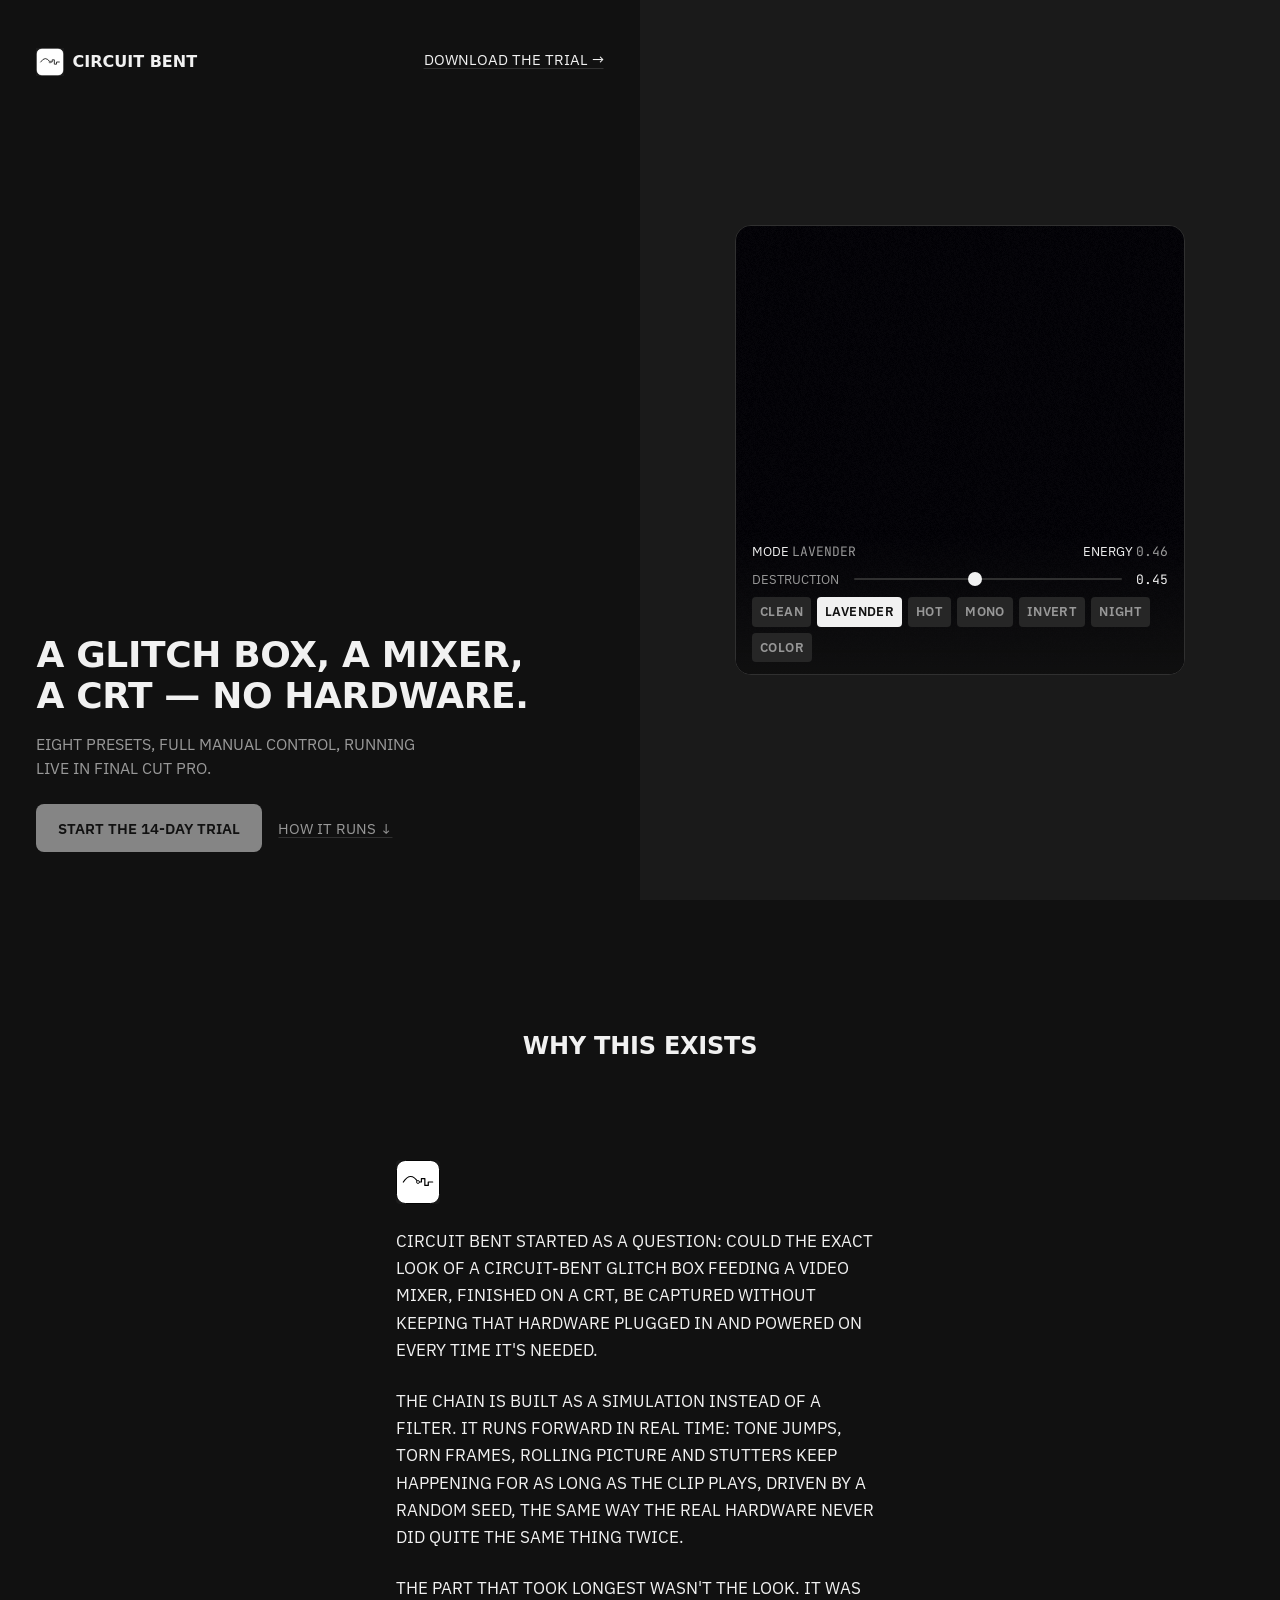
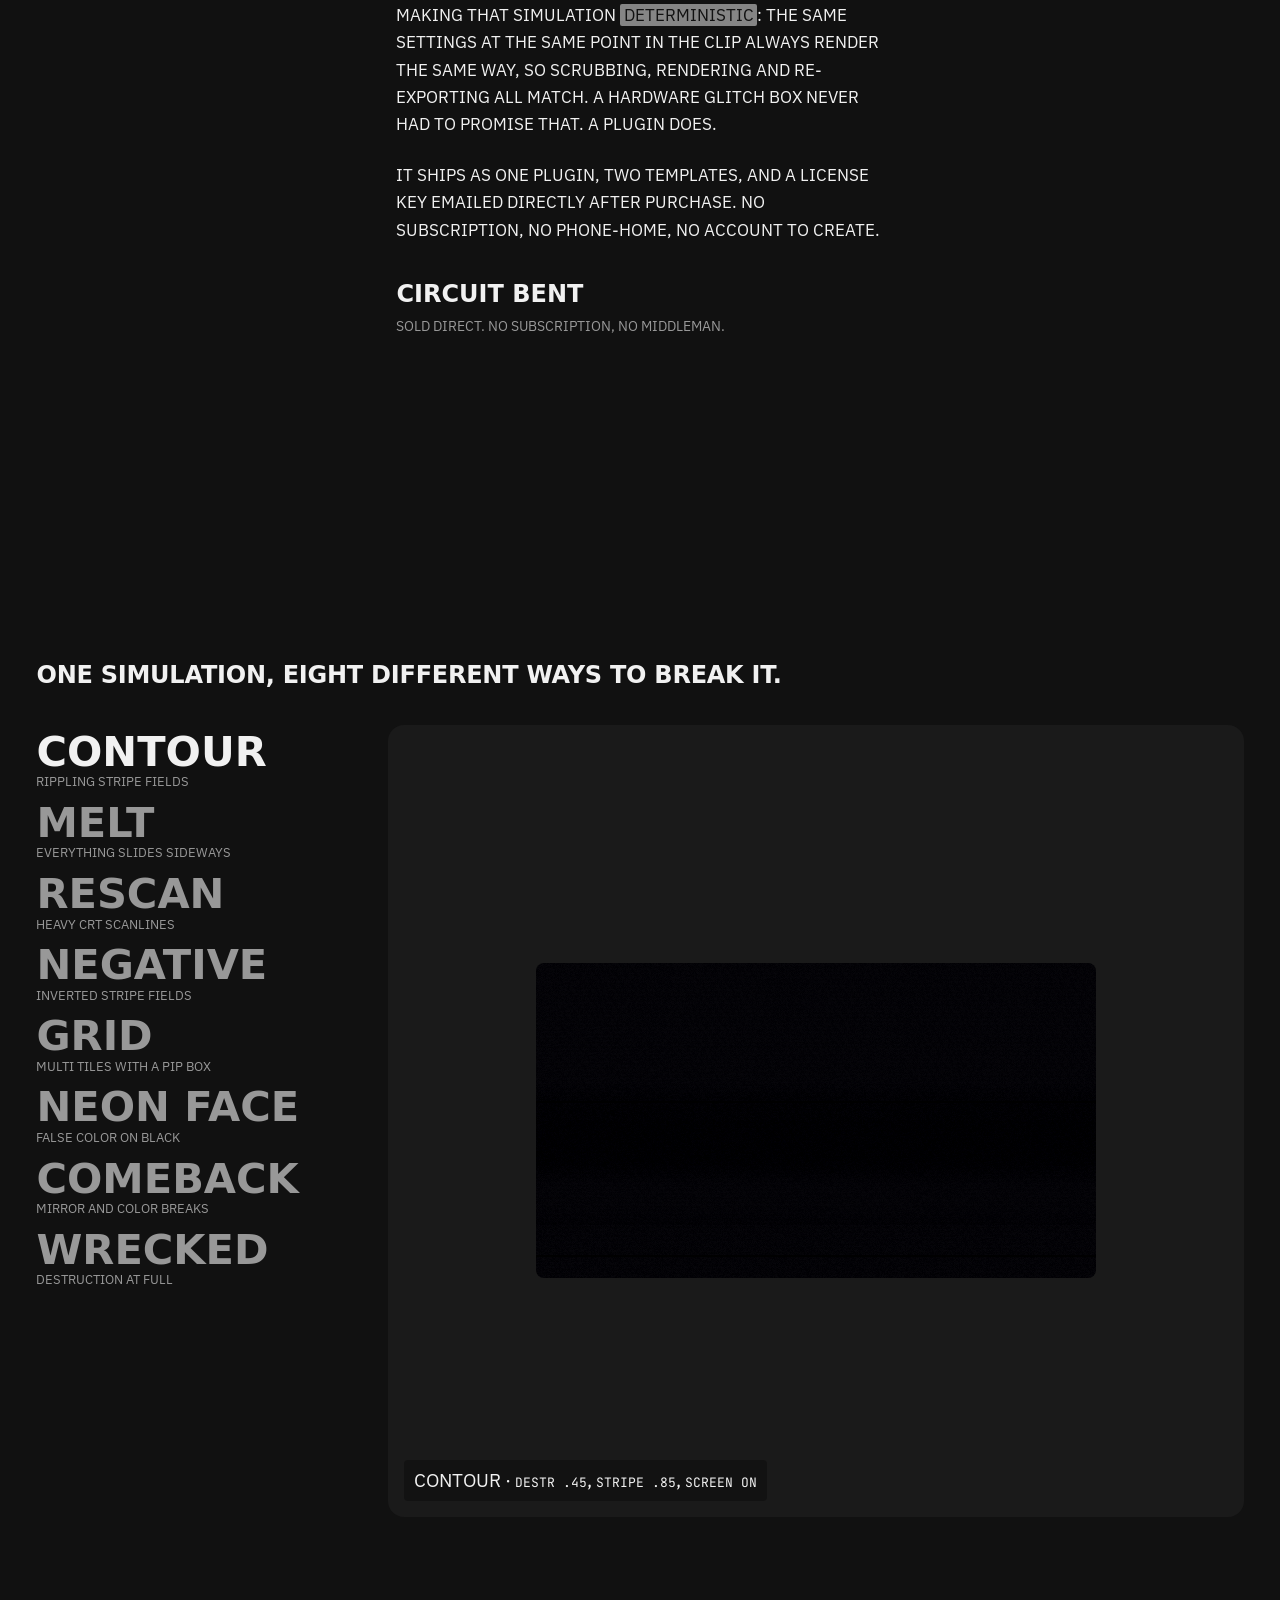
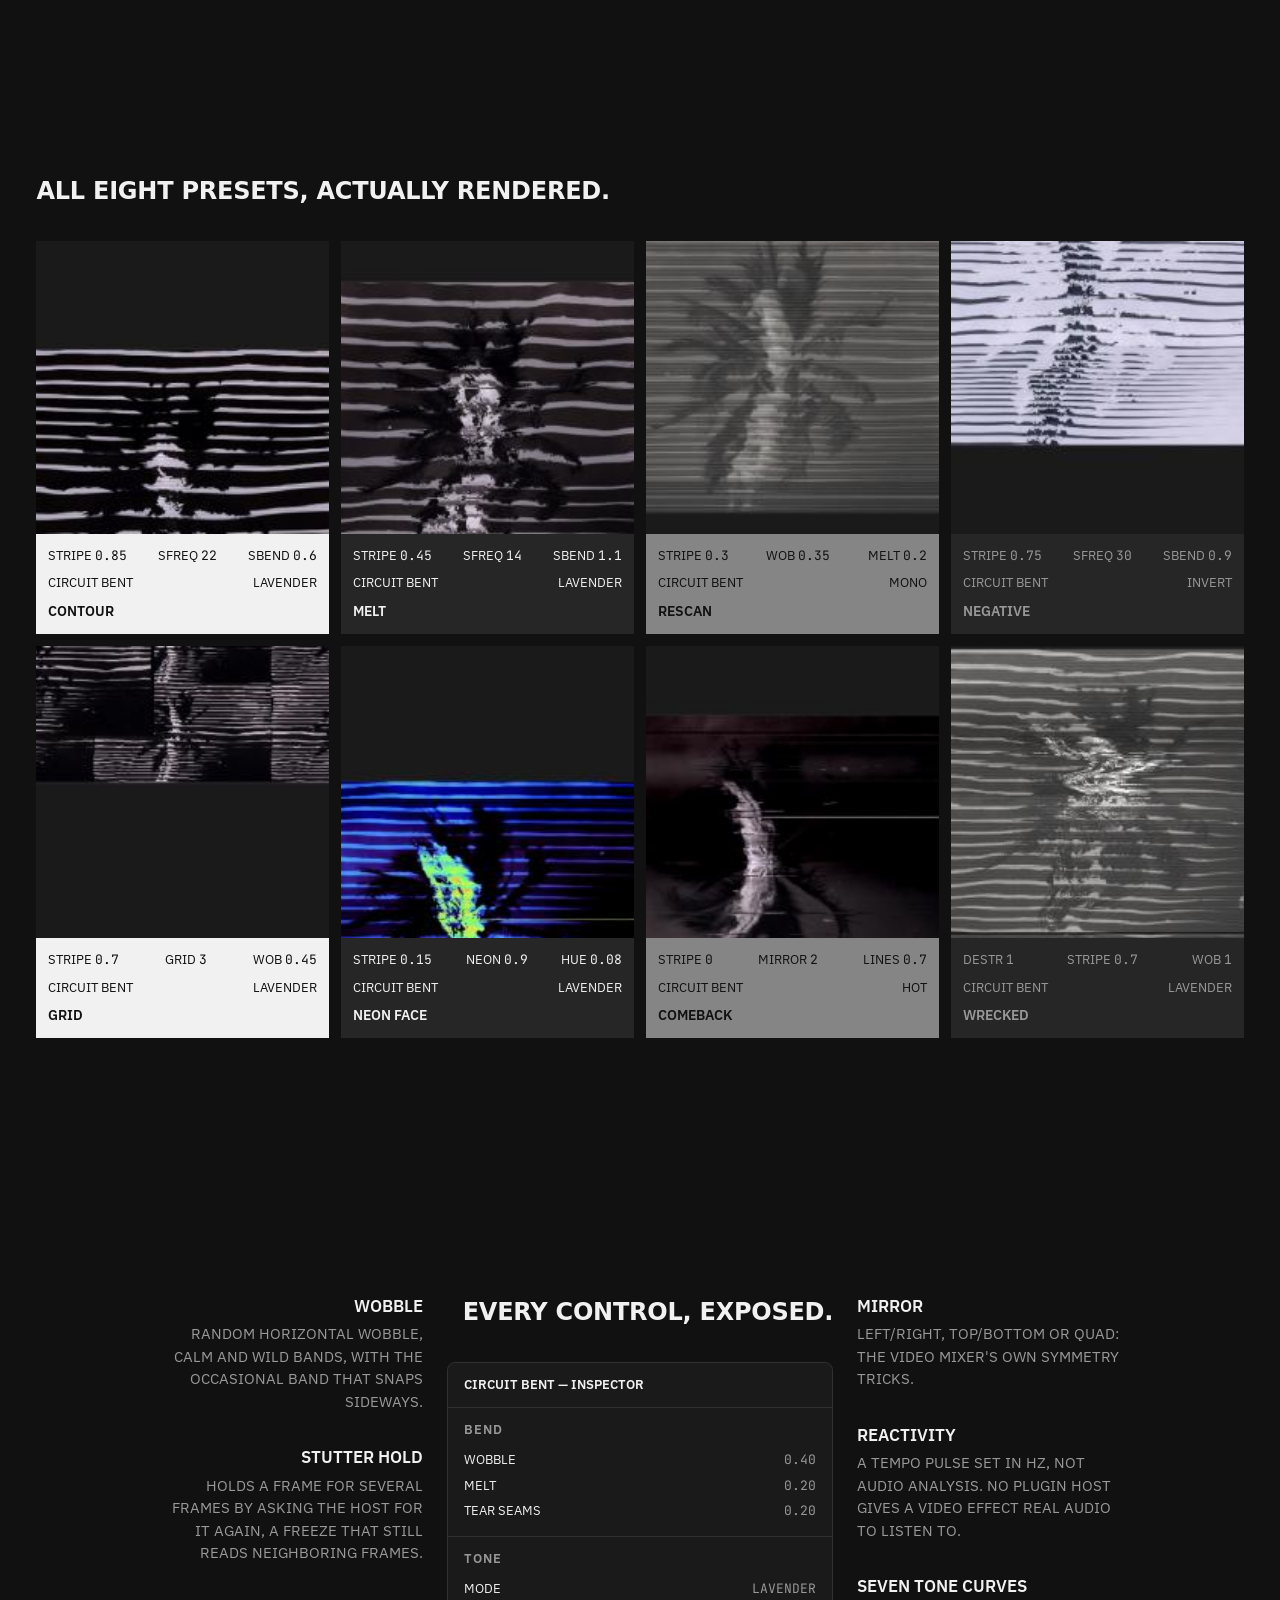
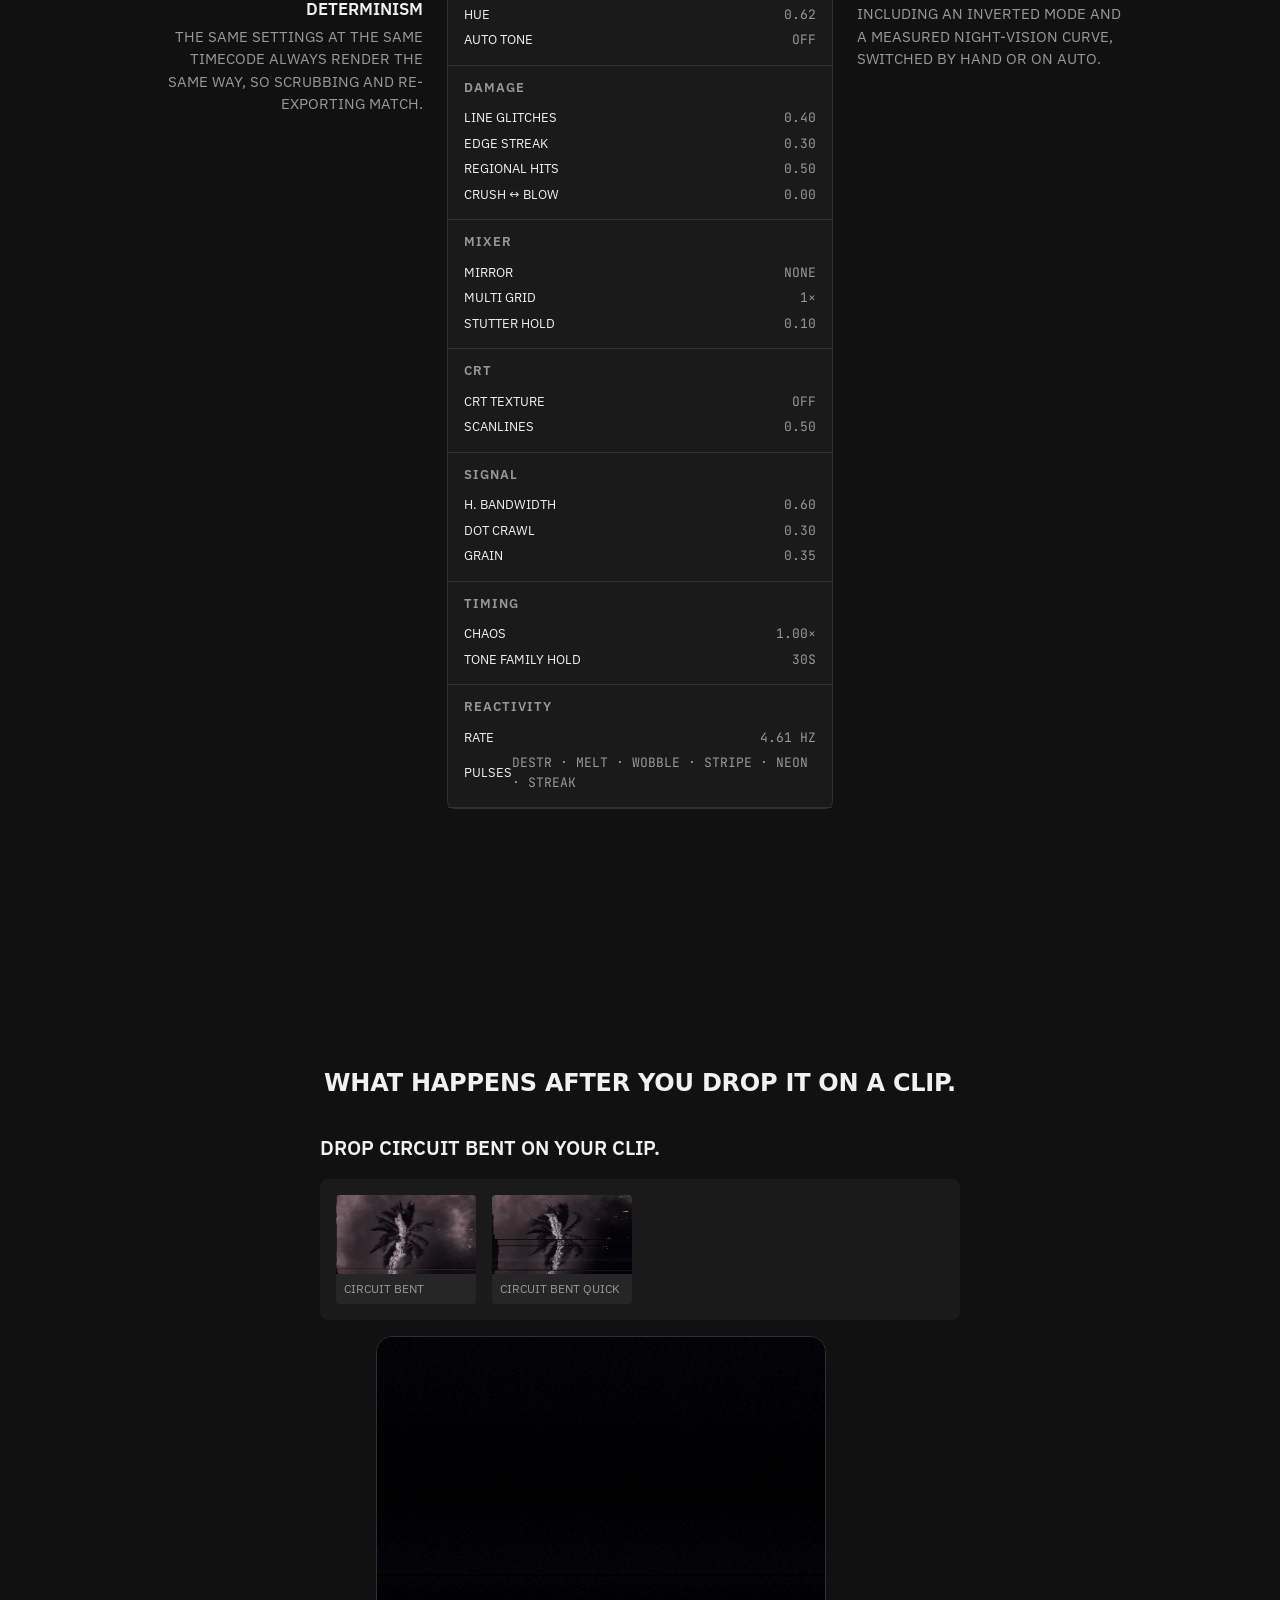
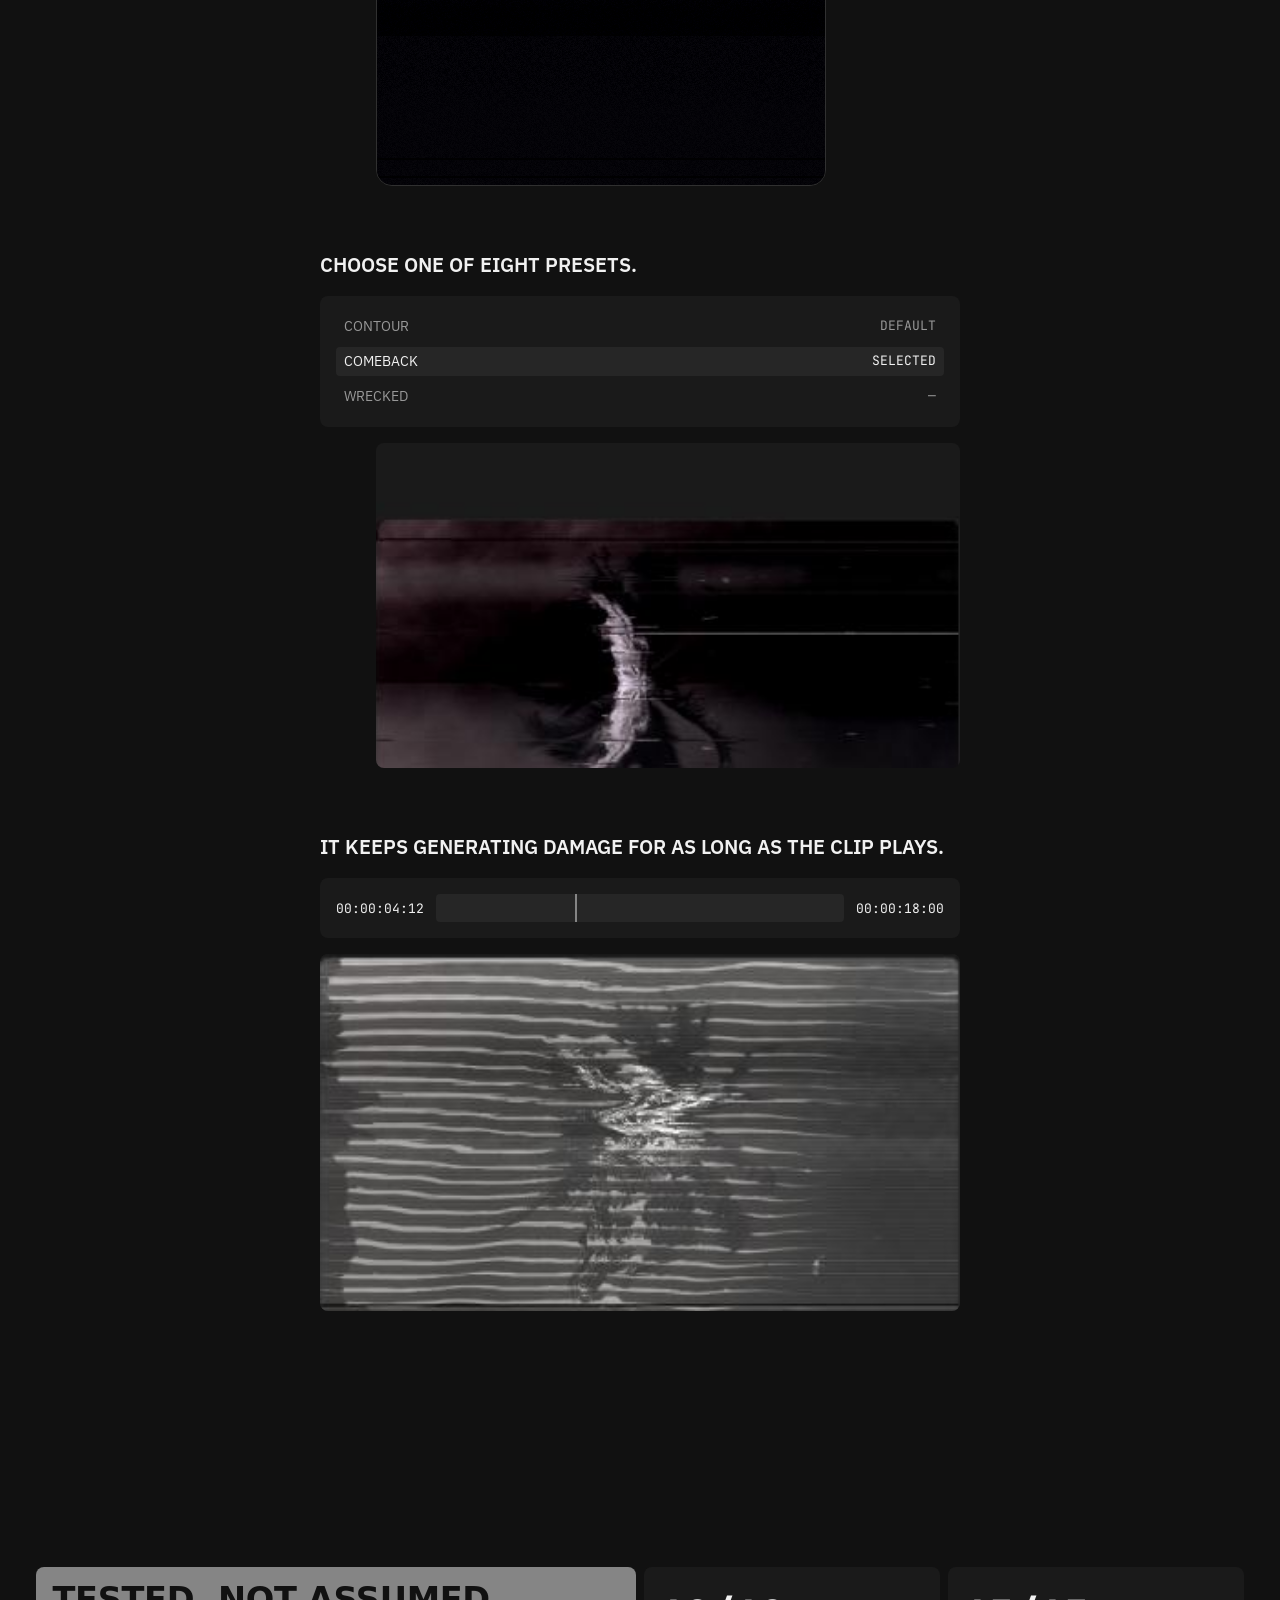
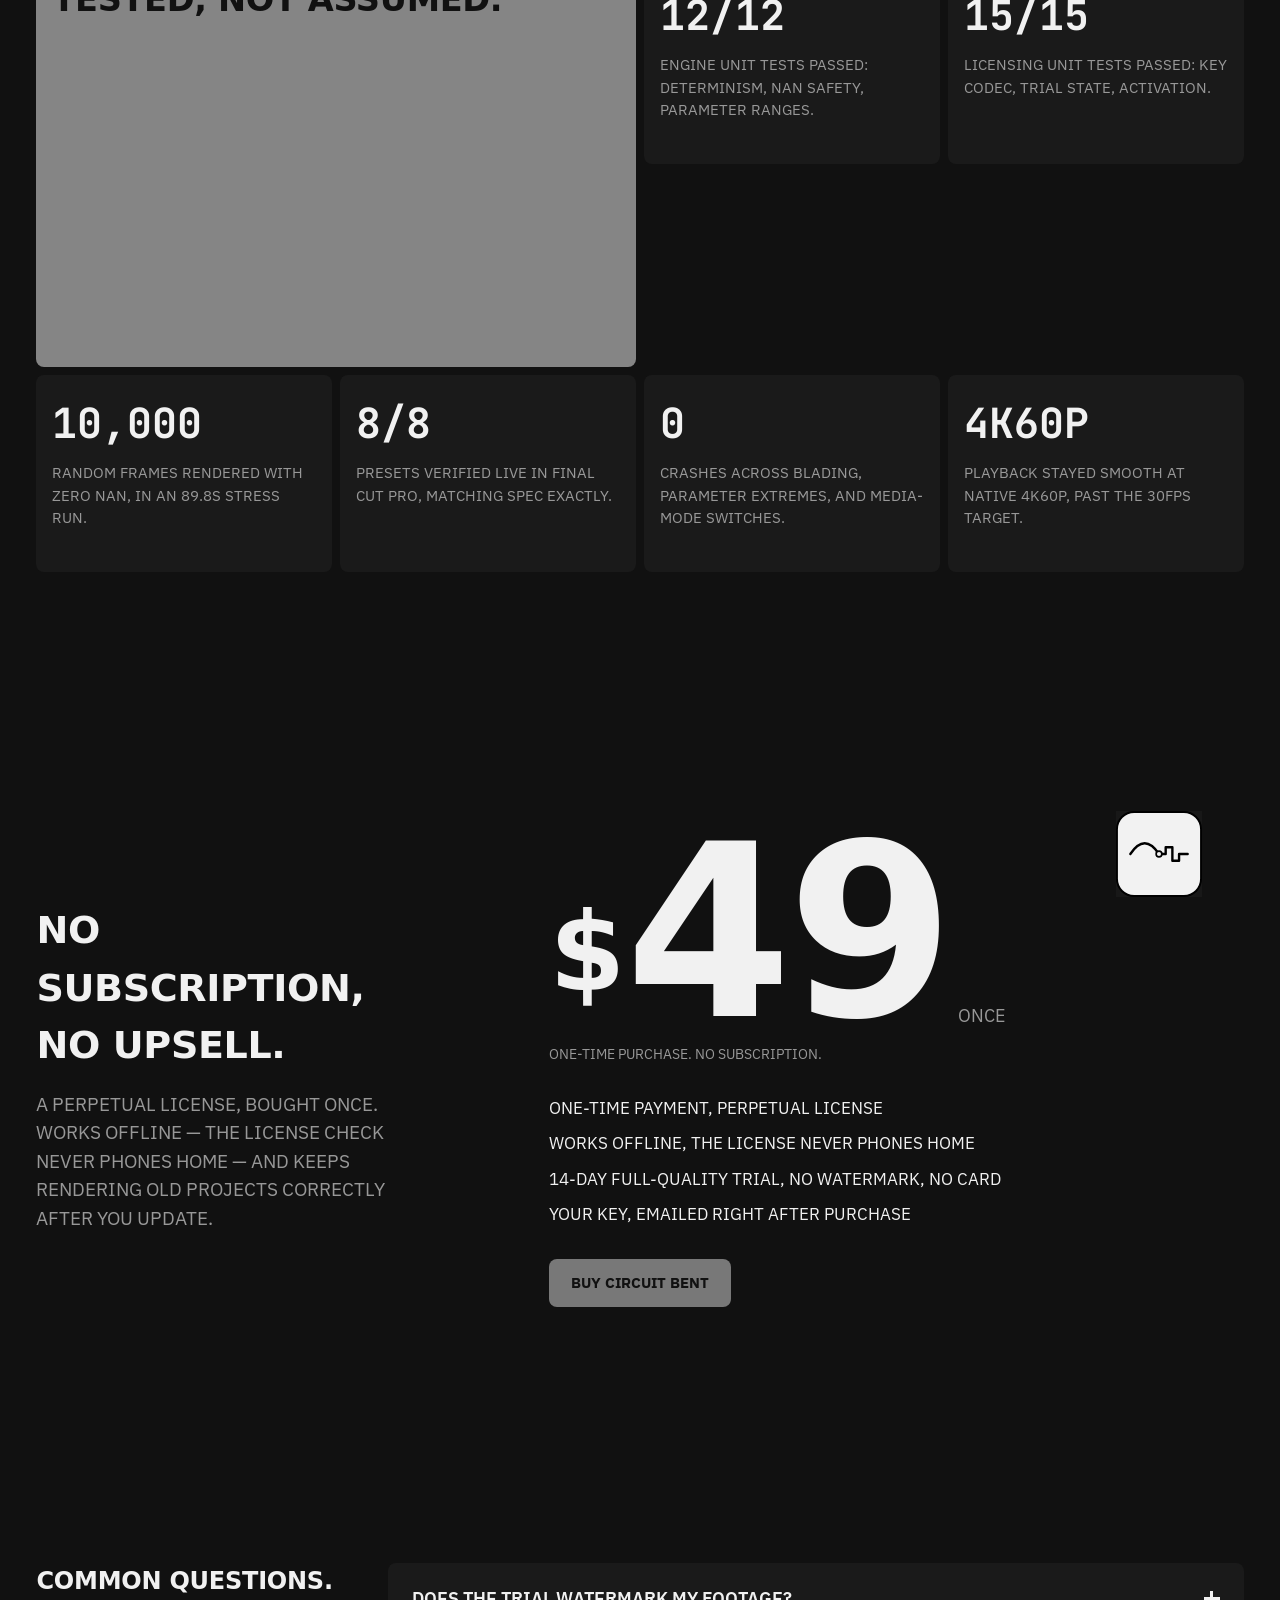
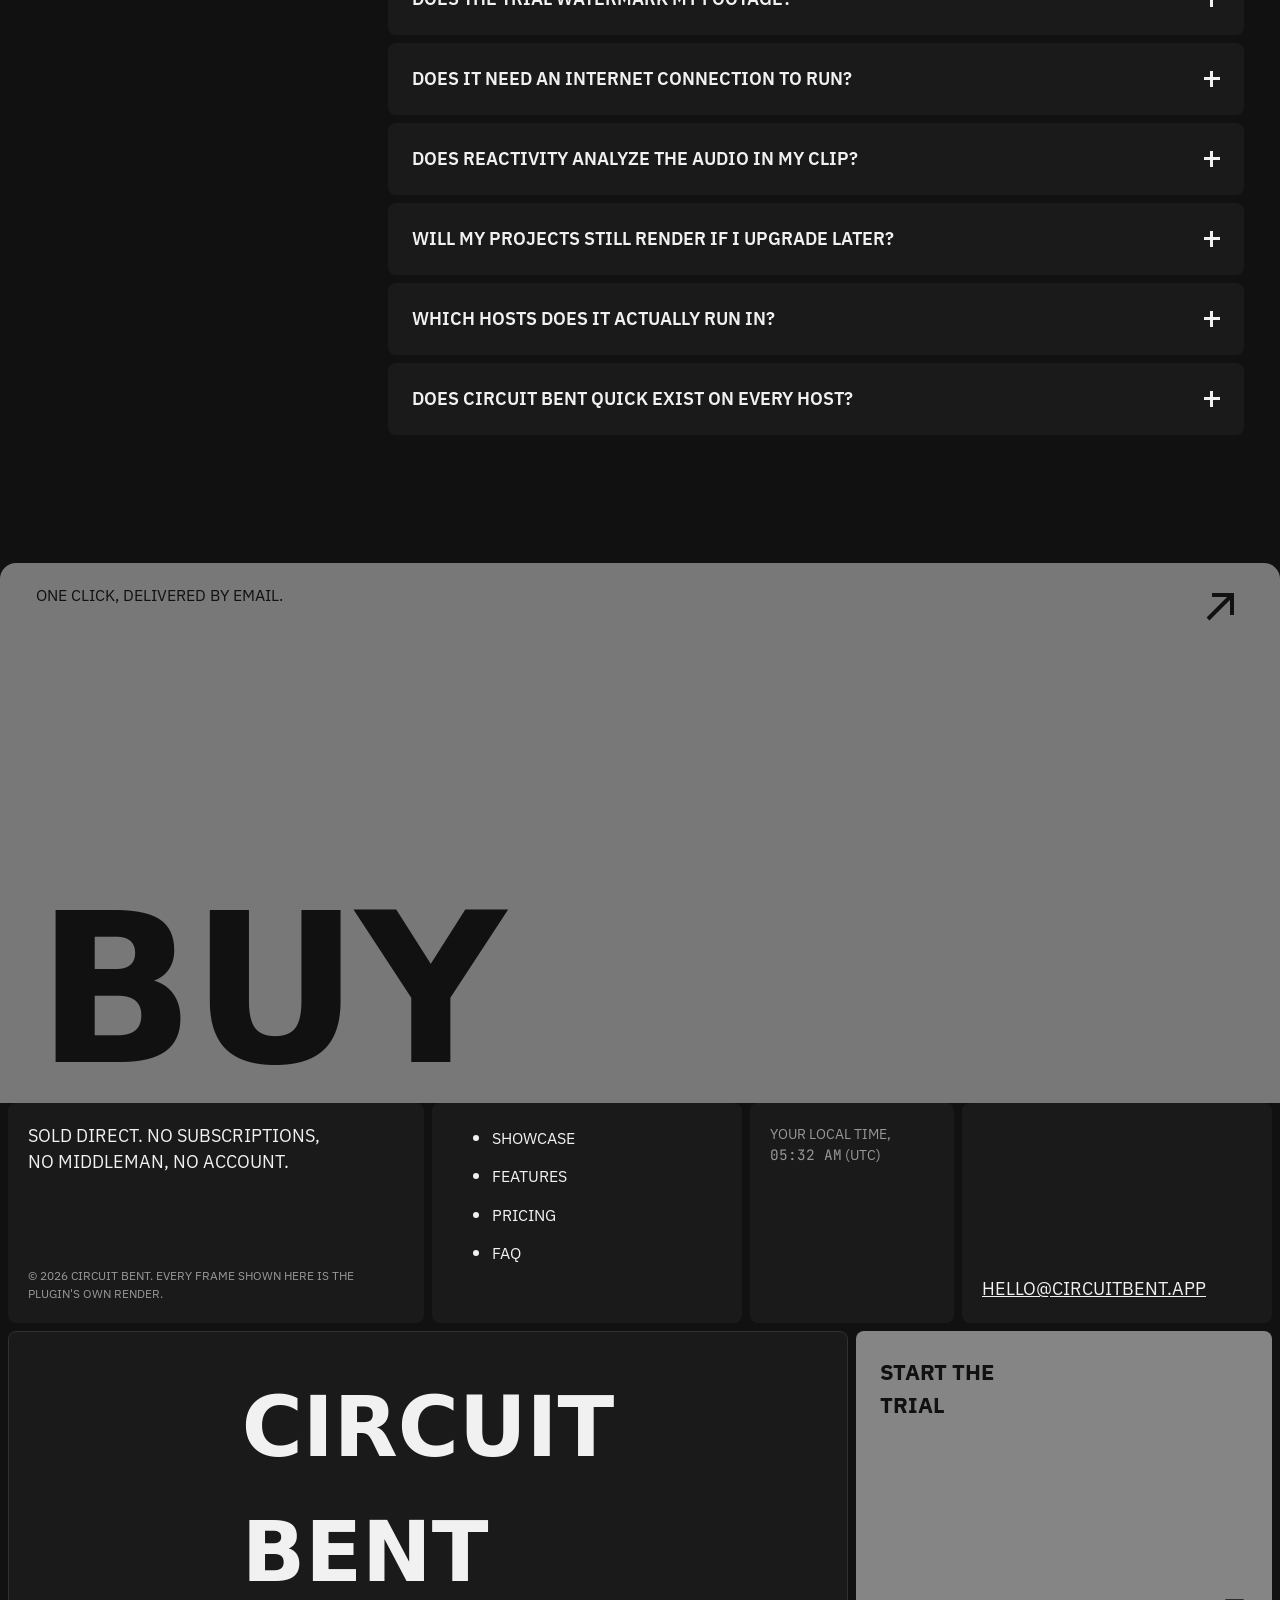
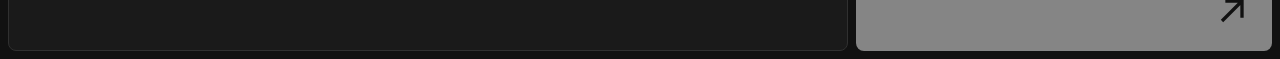
==== commit df822db1: "Lower launch price to $49 Co-Authored-By: Claude Sonnet 5 <noreply@anthropic.com>" ====
--- a/index.html
+++ b/index.html
@@ -267,10 +267,10 @@
       </div>
       <div class="pricing-right" data-reveal>
         <div class="price-figure">
-          <span class="cur">$</span><span class="num">99</span><span class="period">once</span>
+          <span class="cur">$</span><span class="num">49</span><span class="period">once</span>
           <img class="price-overlap" src="media/app-icon.svg" alt="">
         </div>
-        <p class="price-intro">Launched at $69. Moves to $99 once the intro window closes.</p>
+        <p class="price-intro">One-time purchase. No subscription.</p>
         <div class="price-included">
           <div>One-time payment, perpetual license</div>
           <div>Works offline, the license never phones home</div>
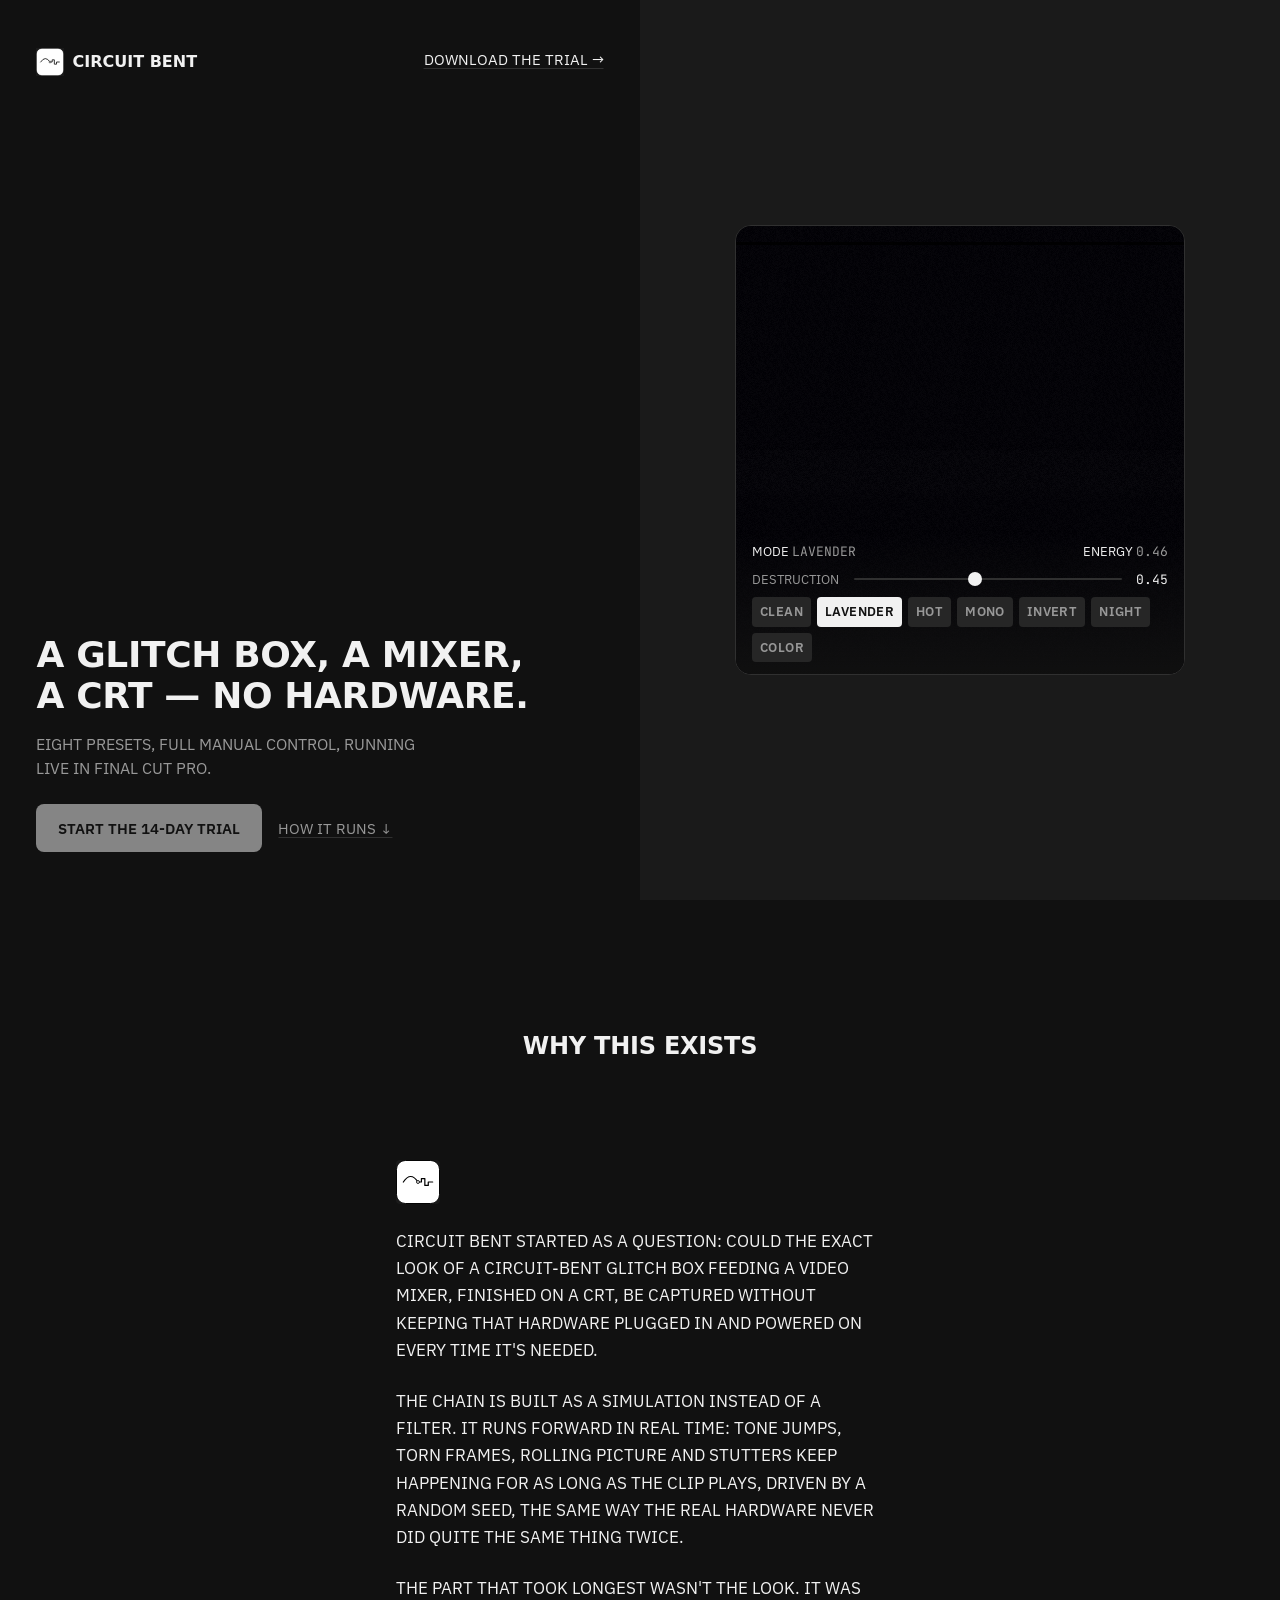
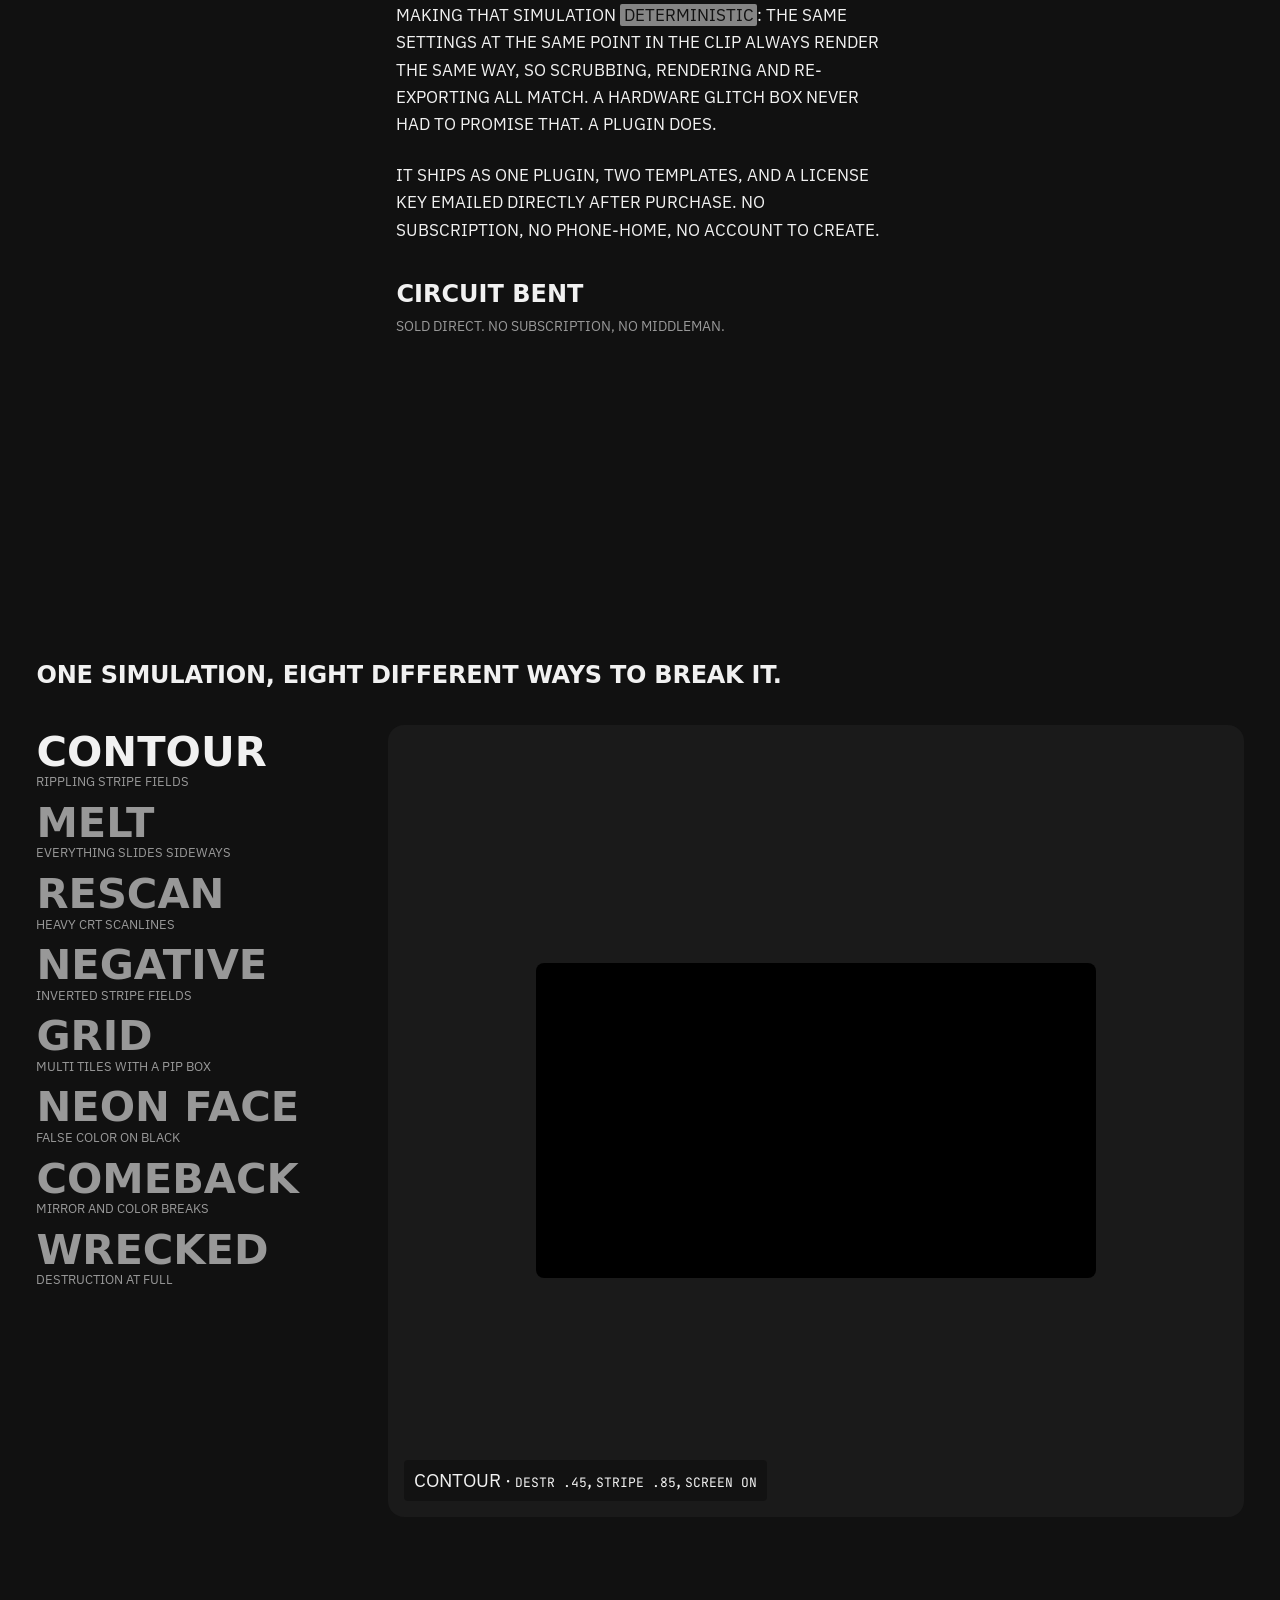
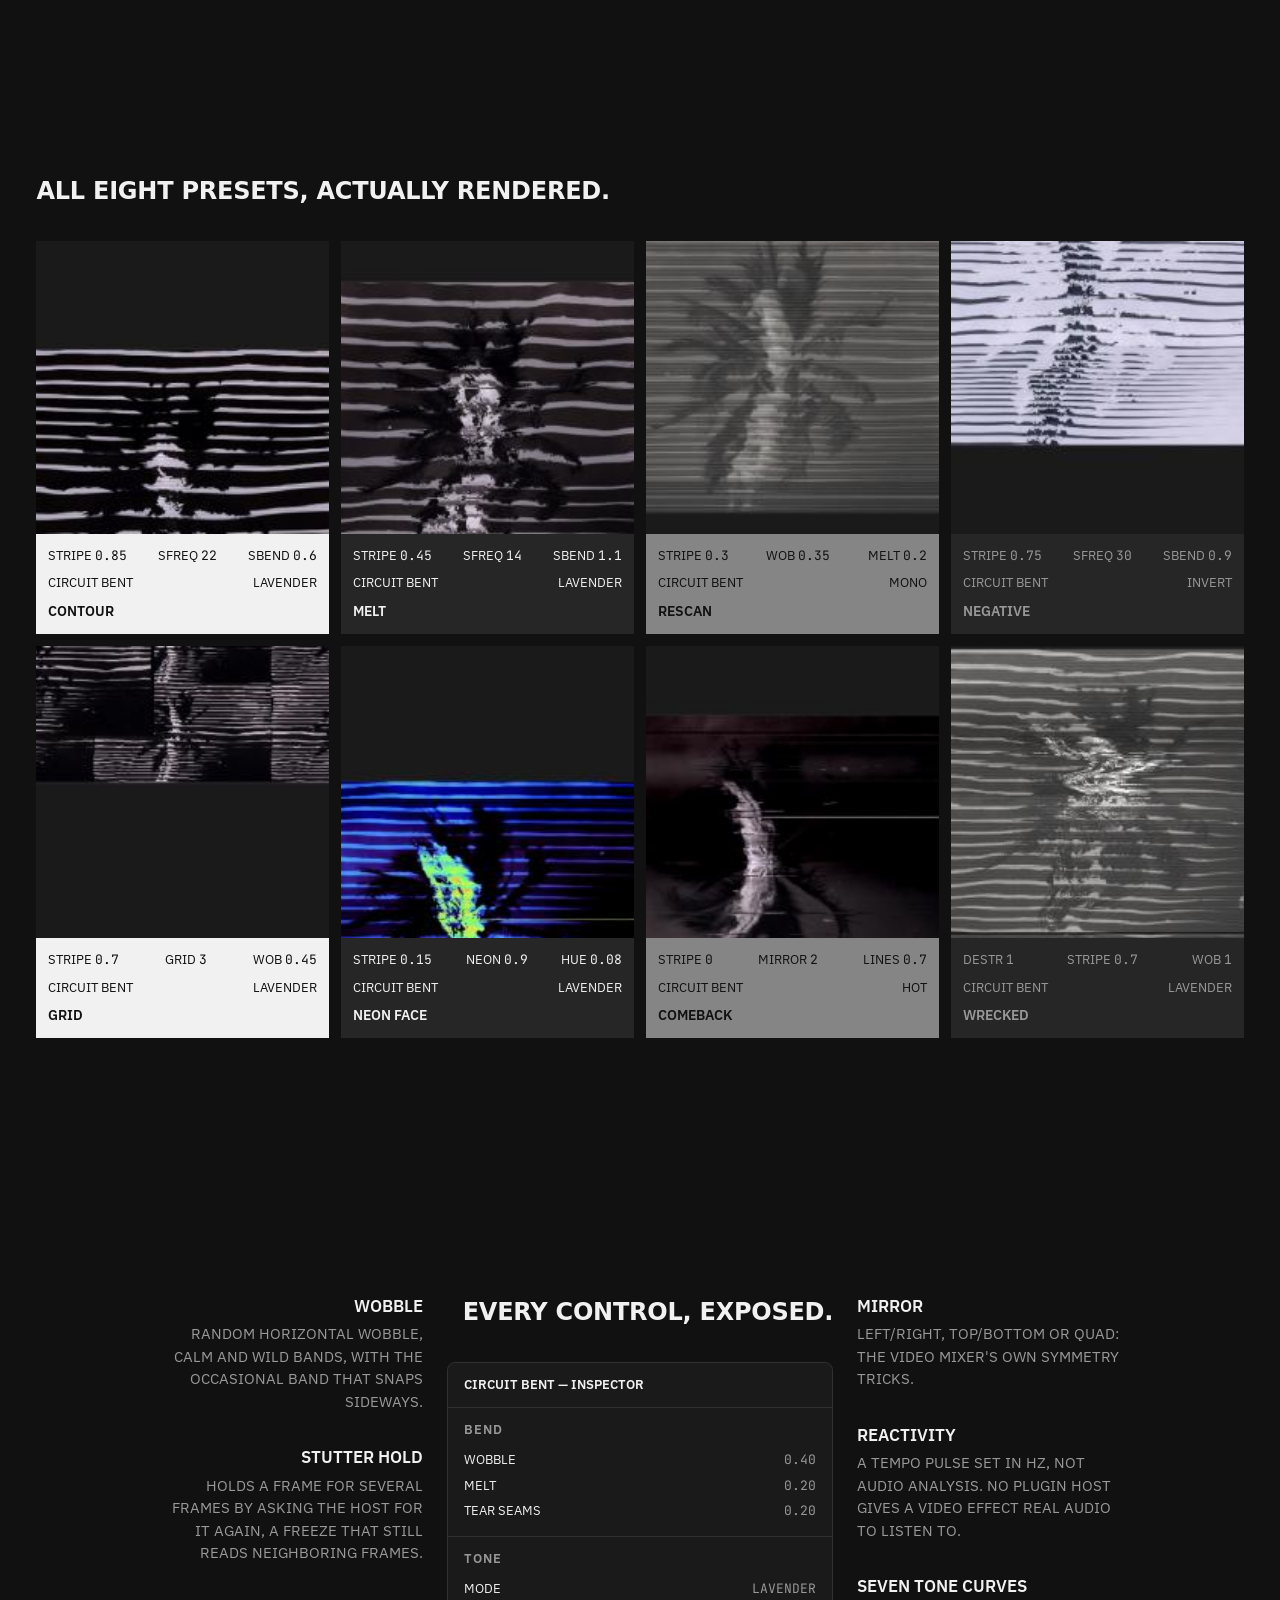
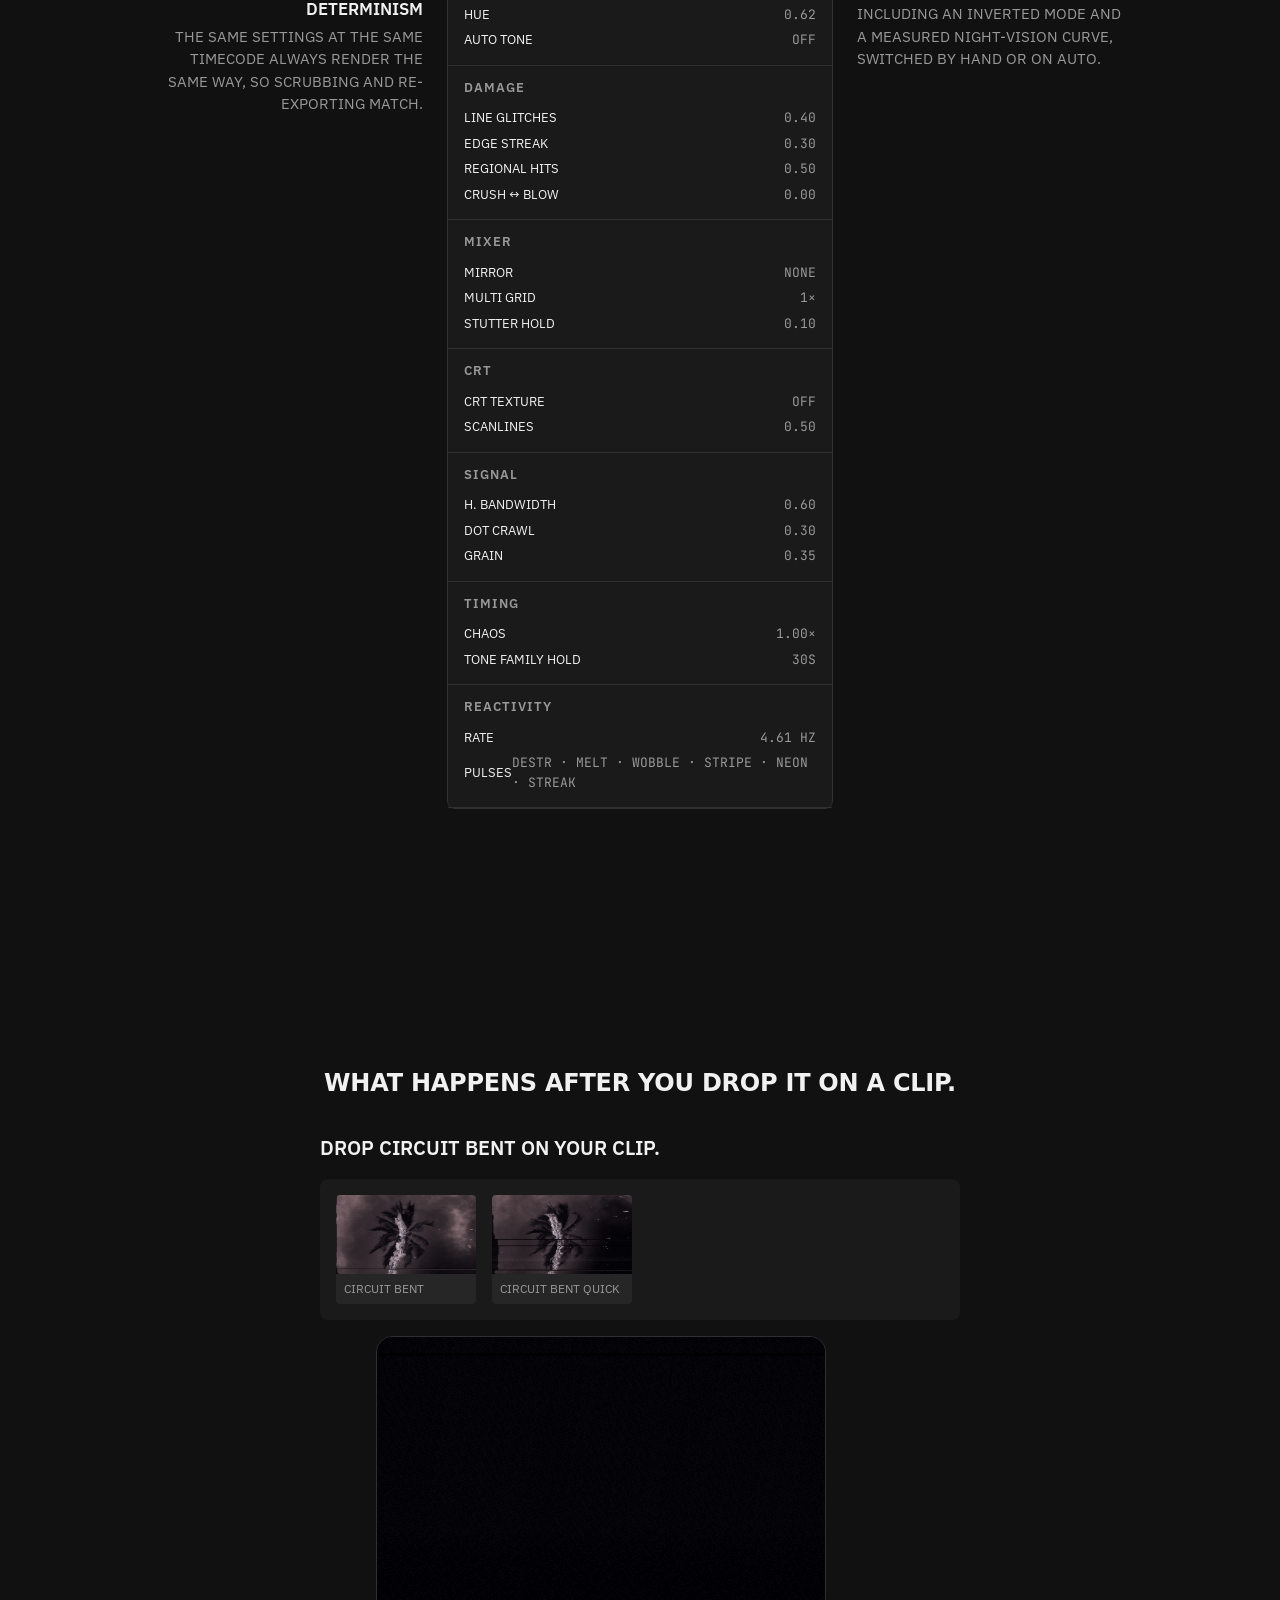
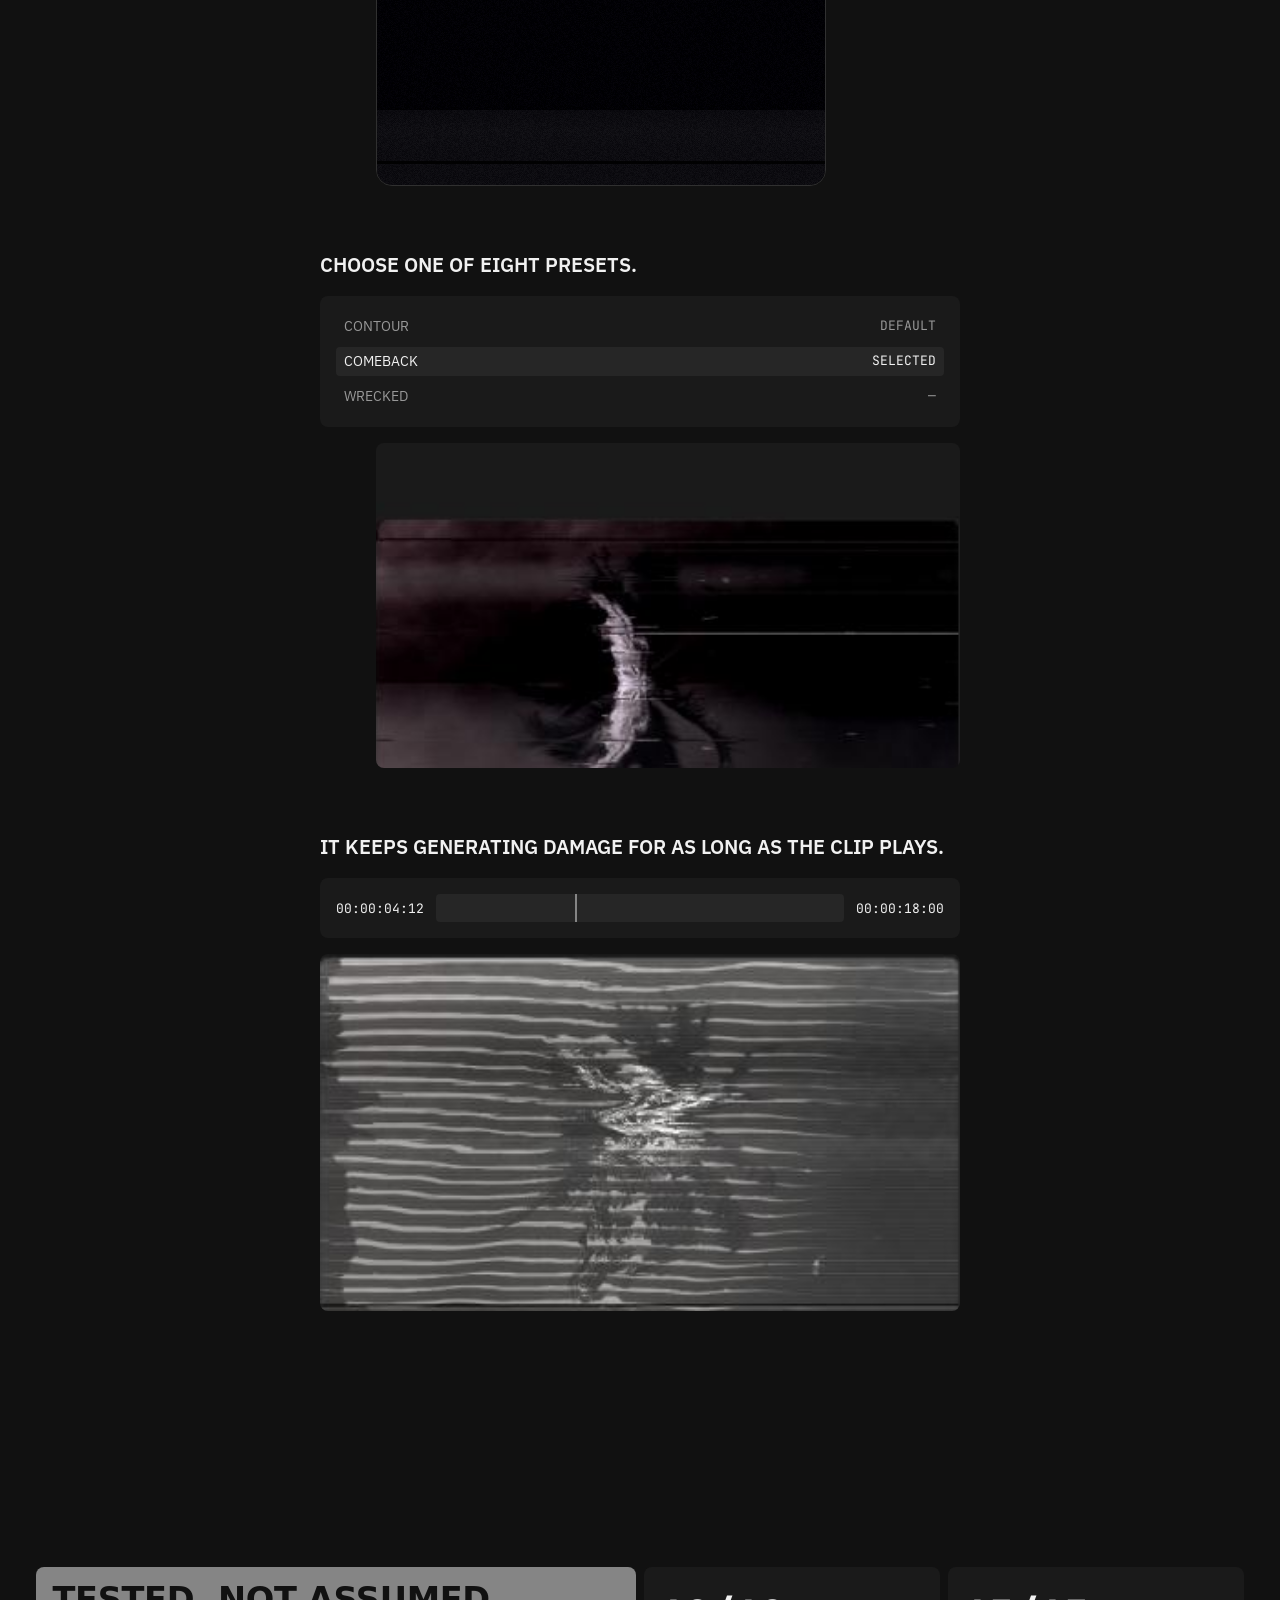
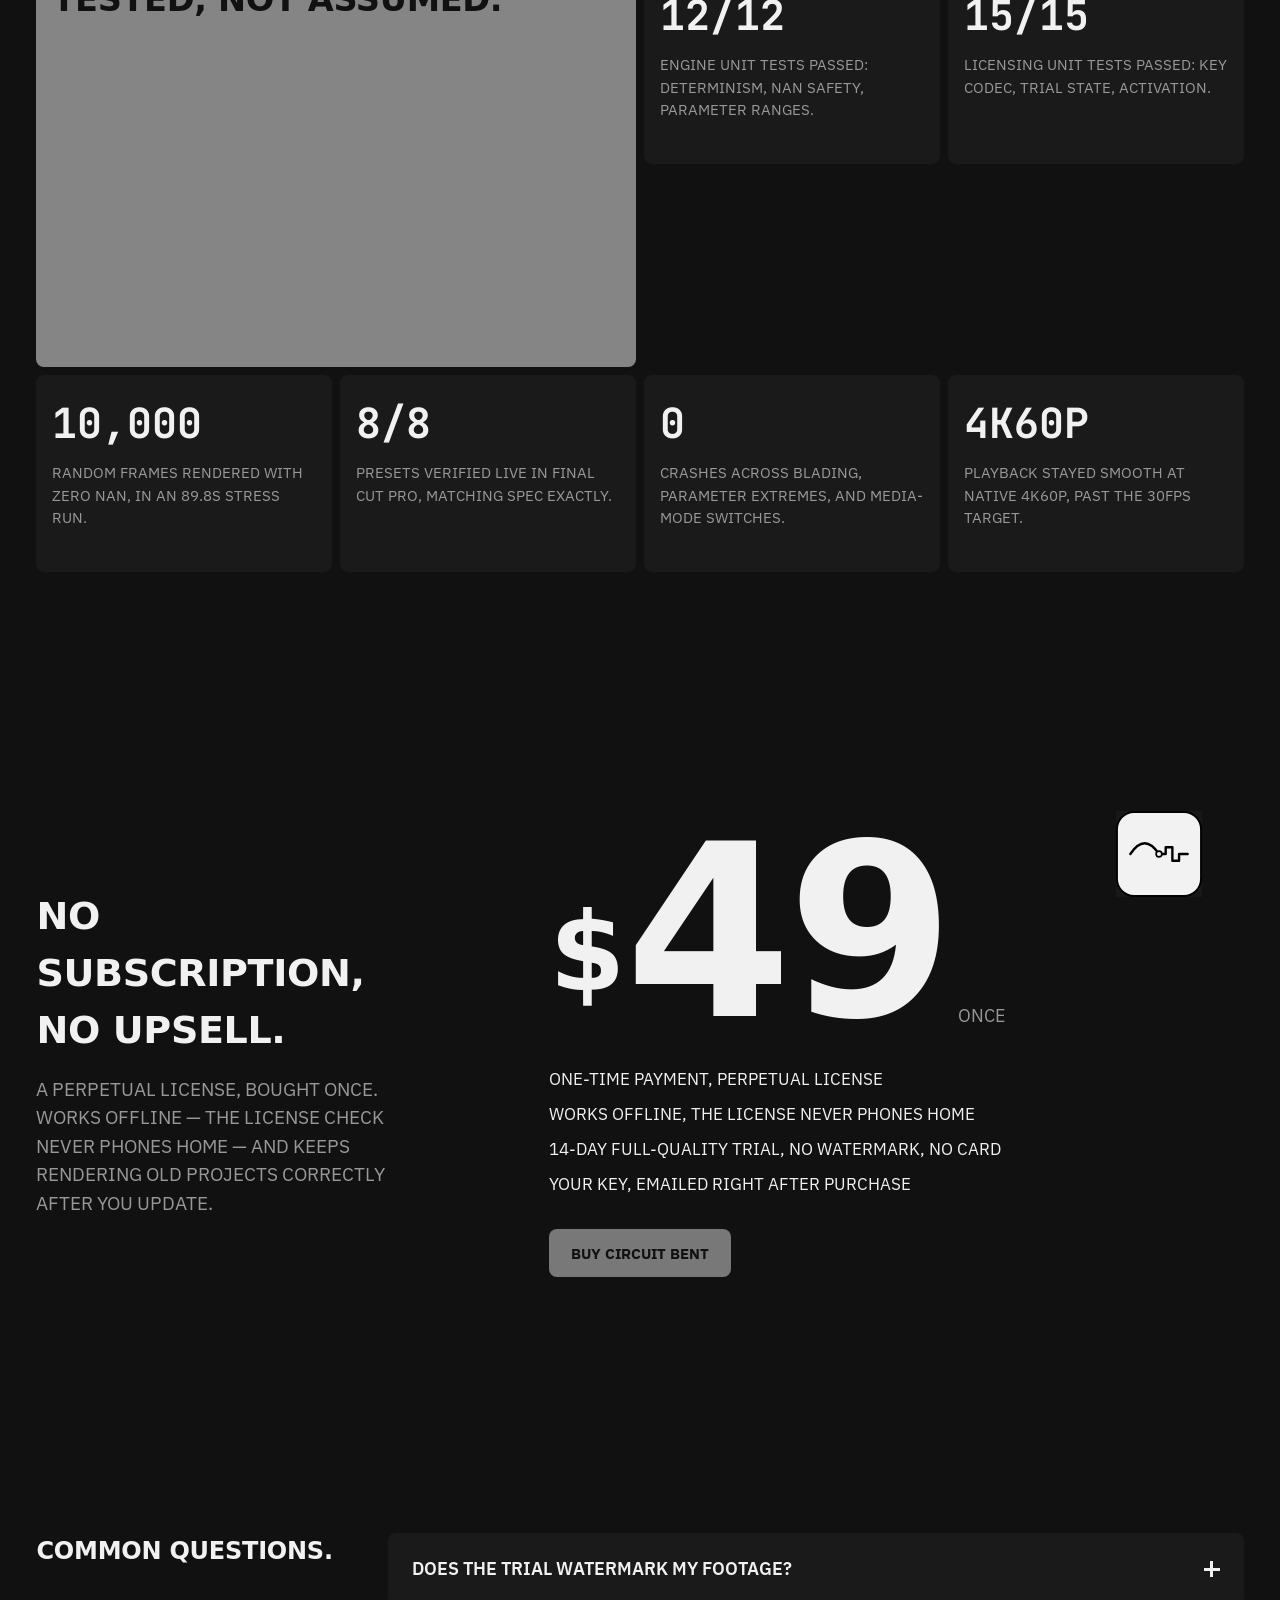
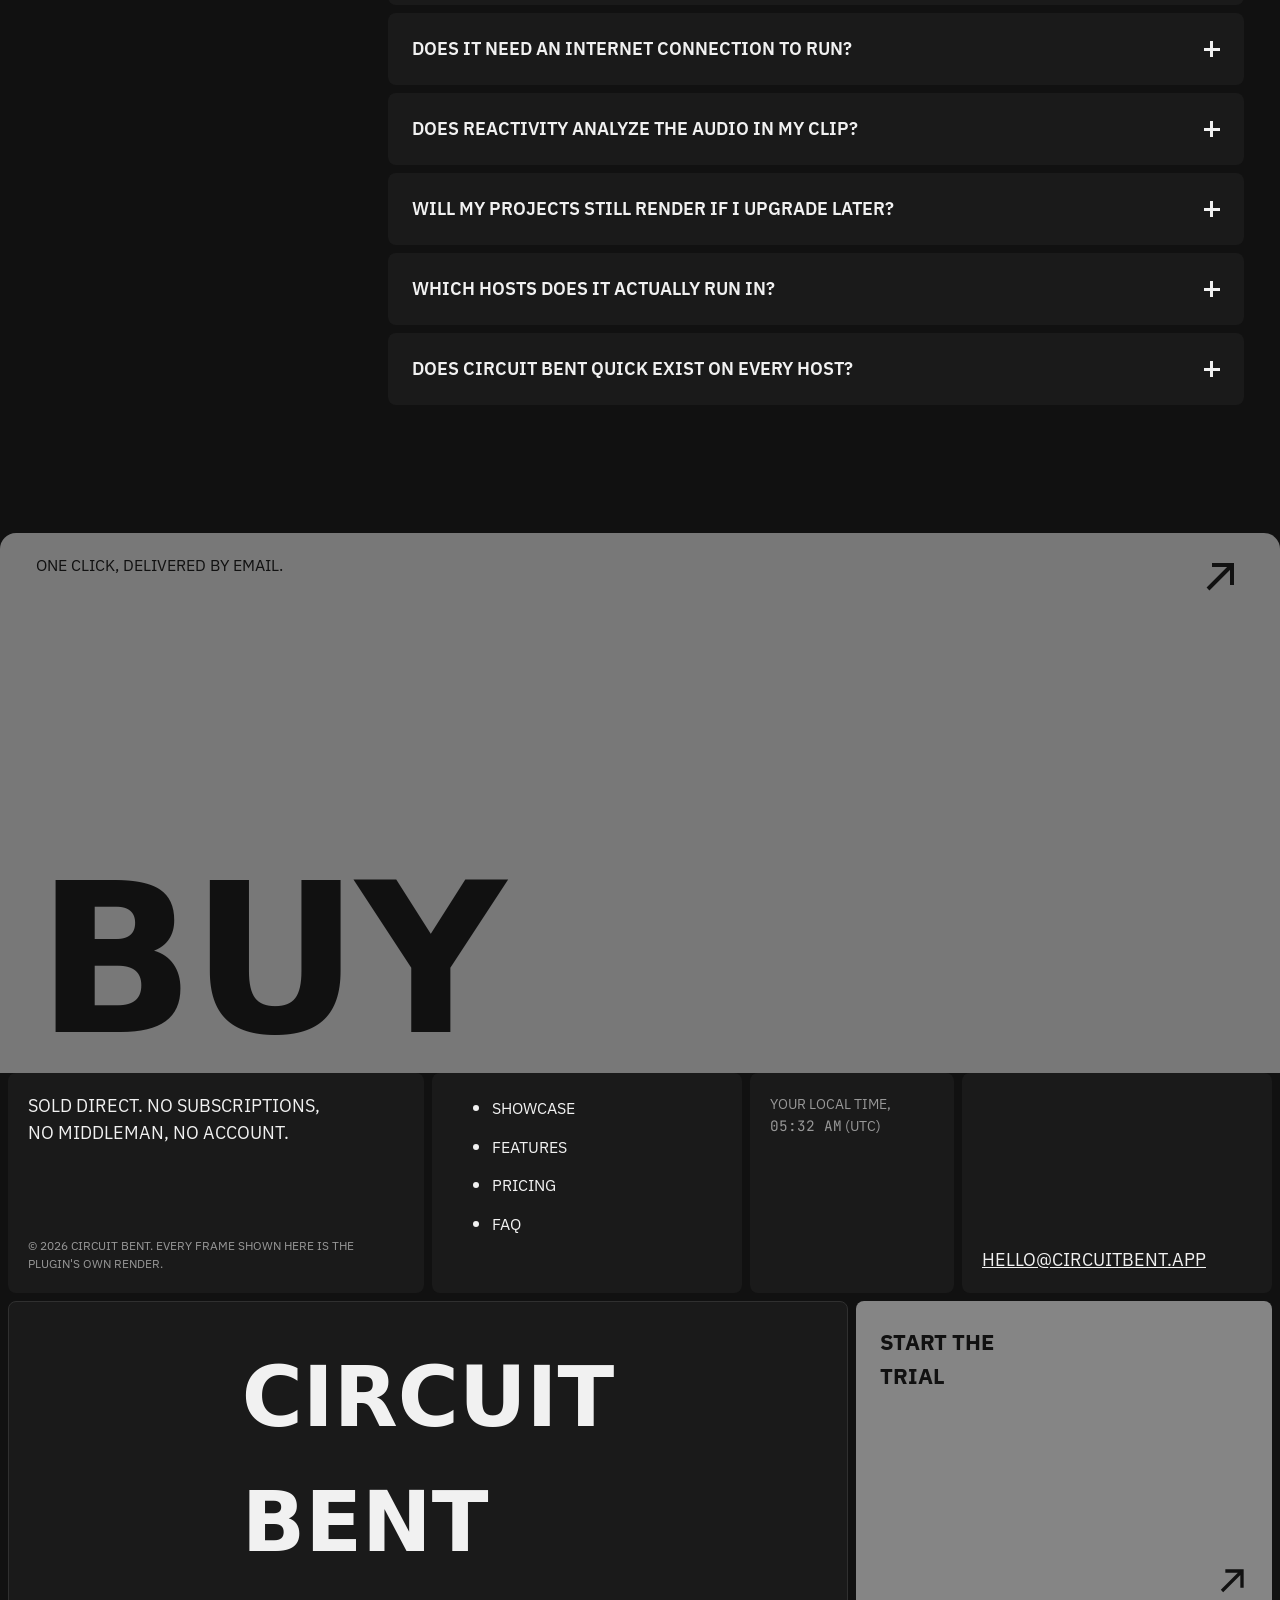
==== commit 7ade9aa8: "Remove leftover intro-pricing line Co-Authored-By: Claude Sonnet 5 <noreply@anthropic.com>" ====
--- a/index.html
+++ b/index.html
@@ -270,7 +270,6 @@
           <span class="cur">$</span><span class="num">49</span><span class="period">once</span>
           <img class="price-overlap" src="media/app-icon.svg" alt="">
         </div>
-        <p class="price-intro">One-time purchase. No subscription.</p>
         <div class="price-included">
           <div>One-time payment, perpetual license</div>
           <div>Works offline, the license never phones home</div>
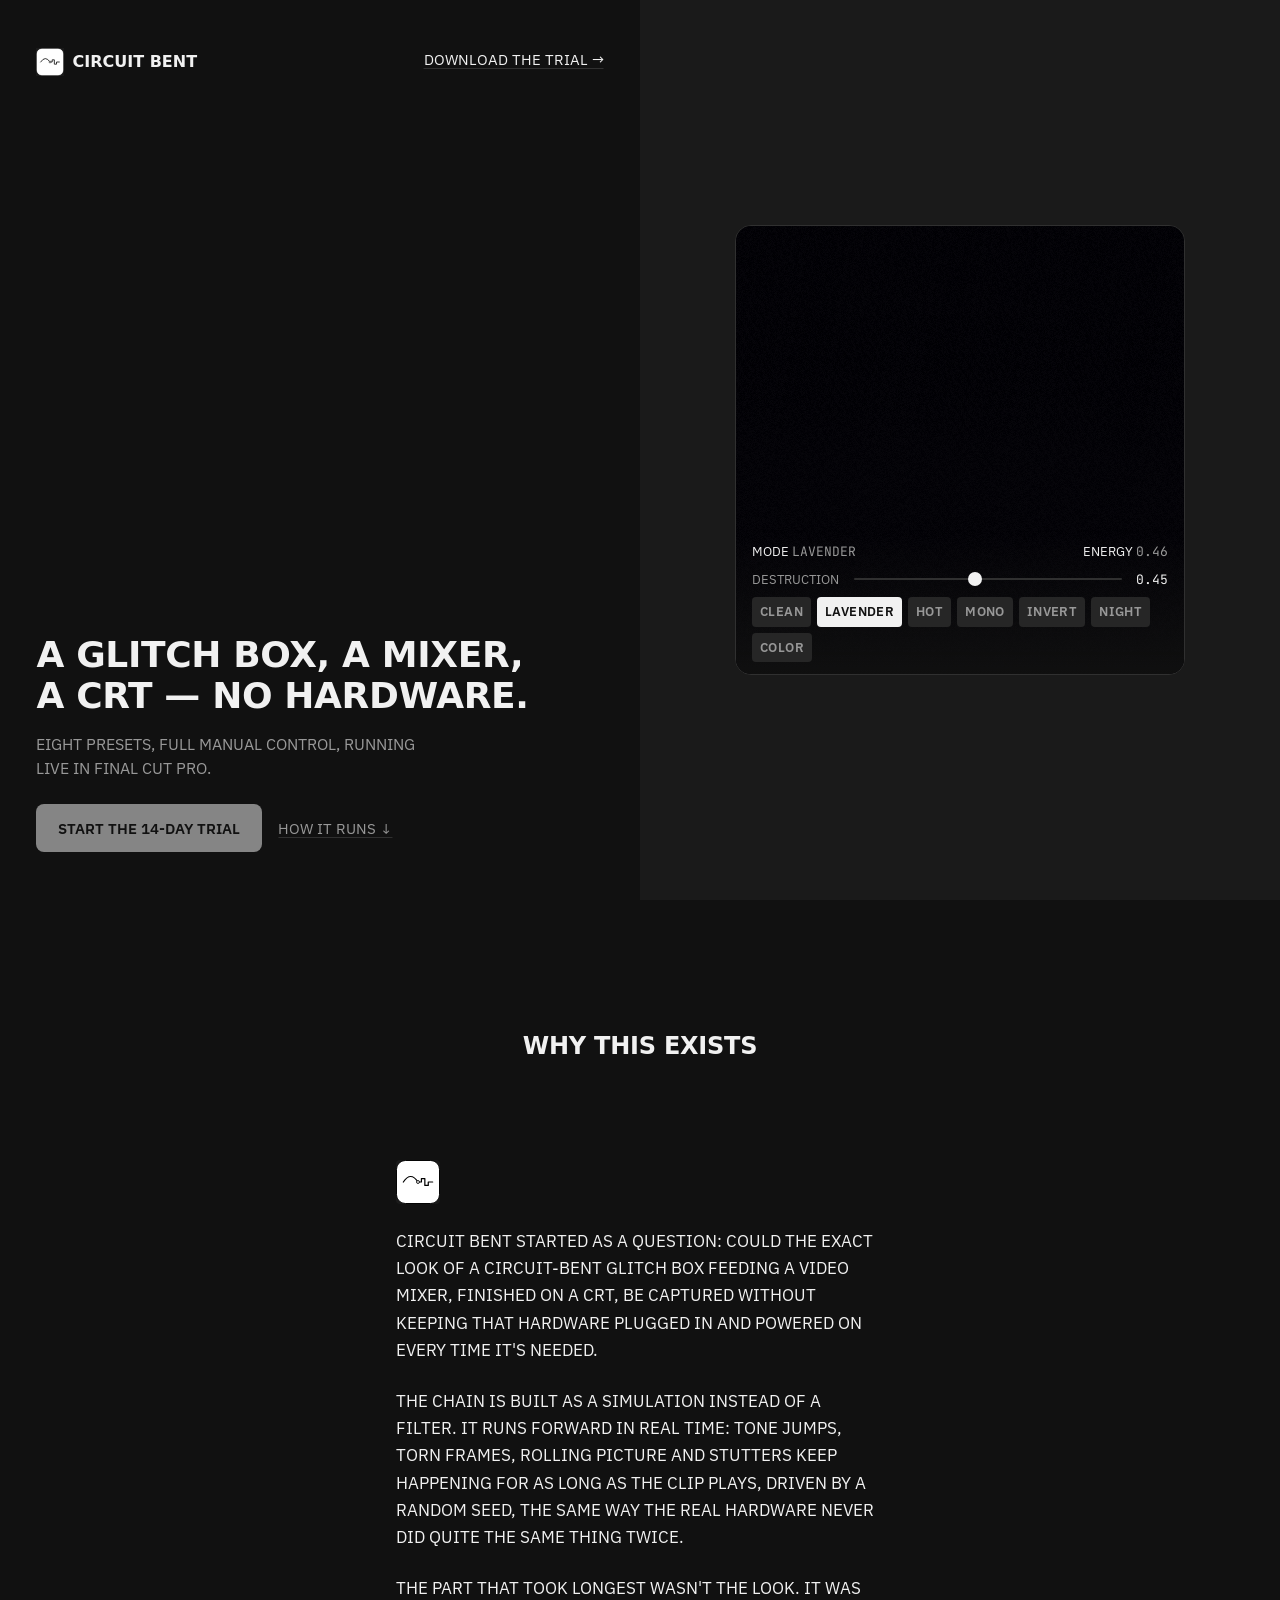
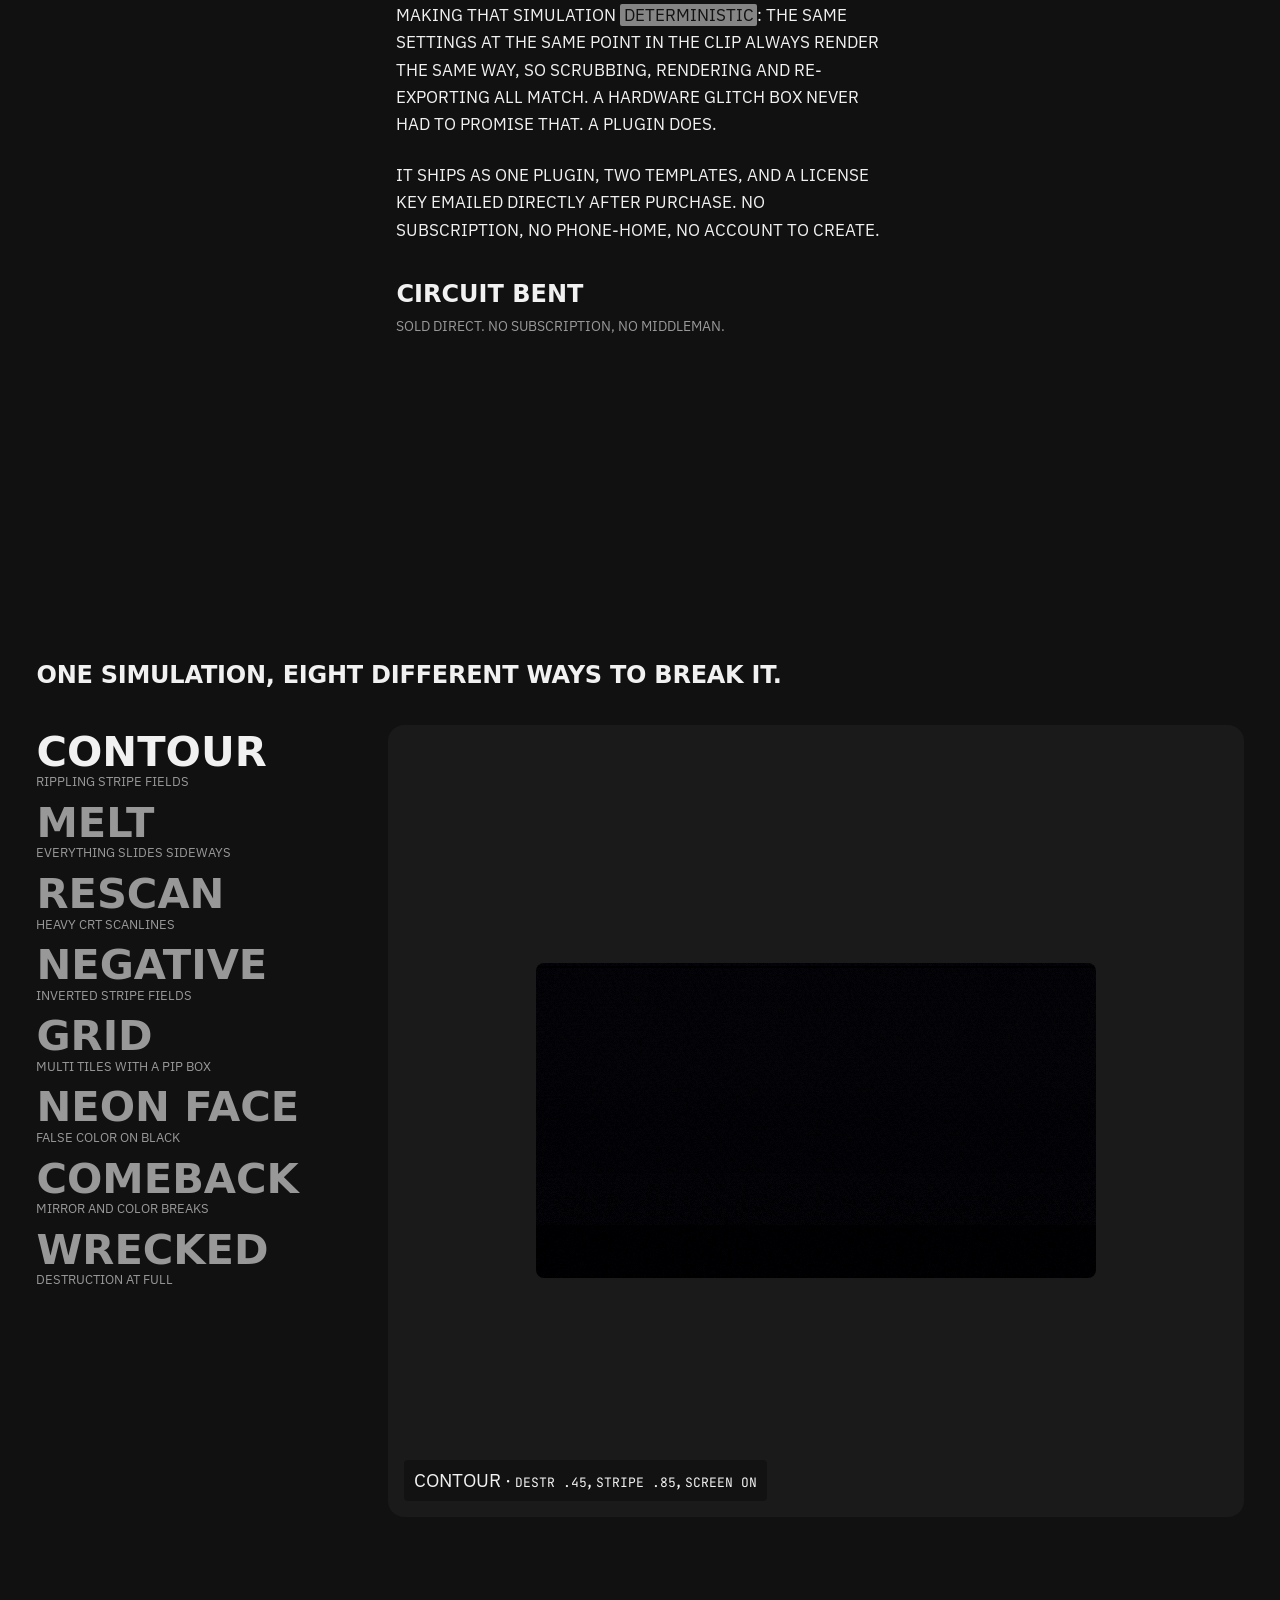
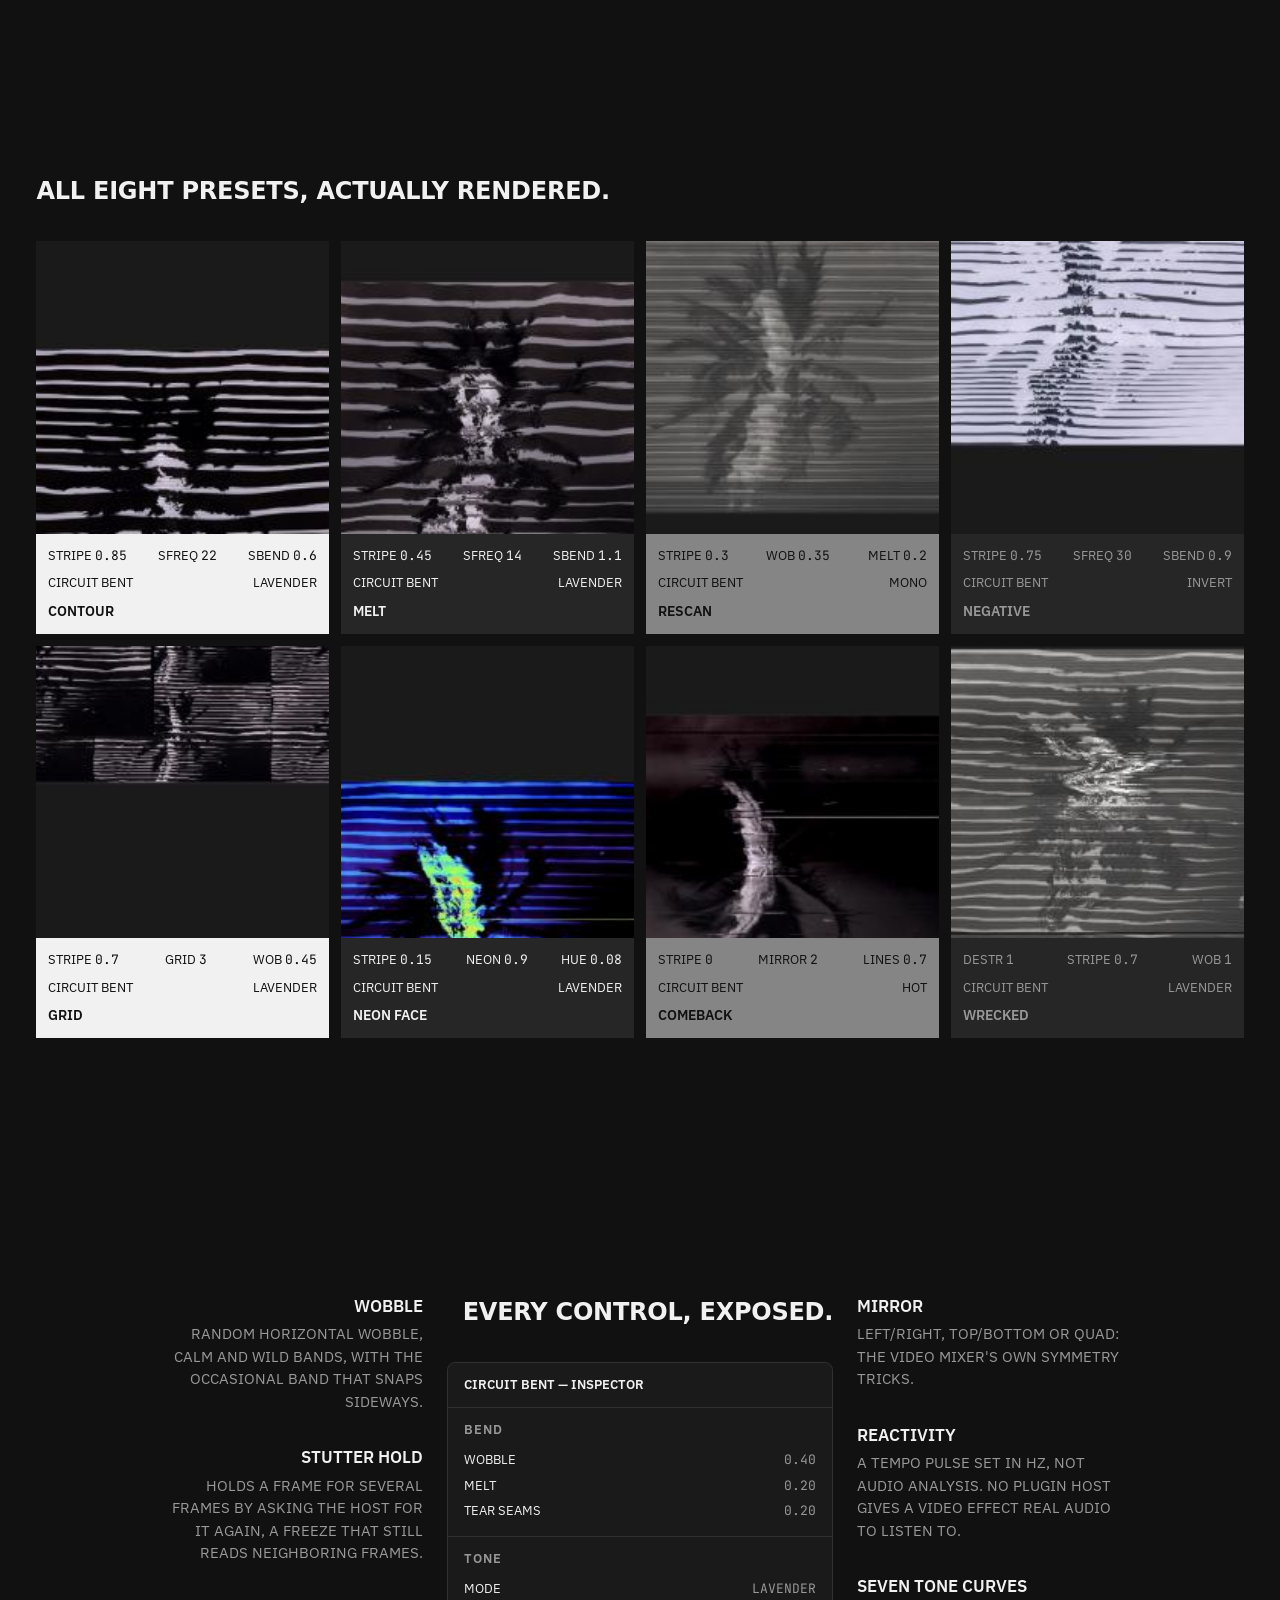
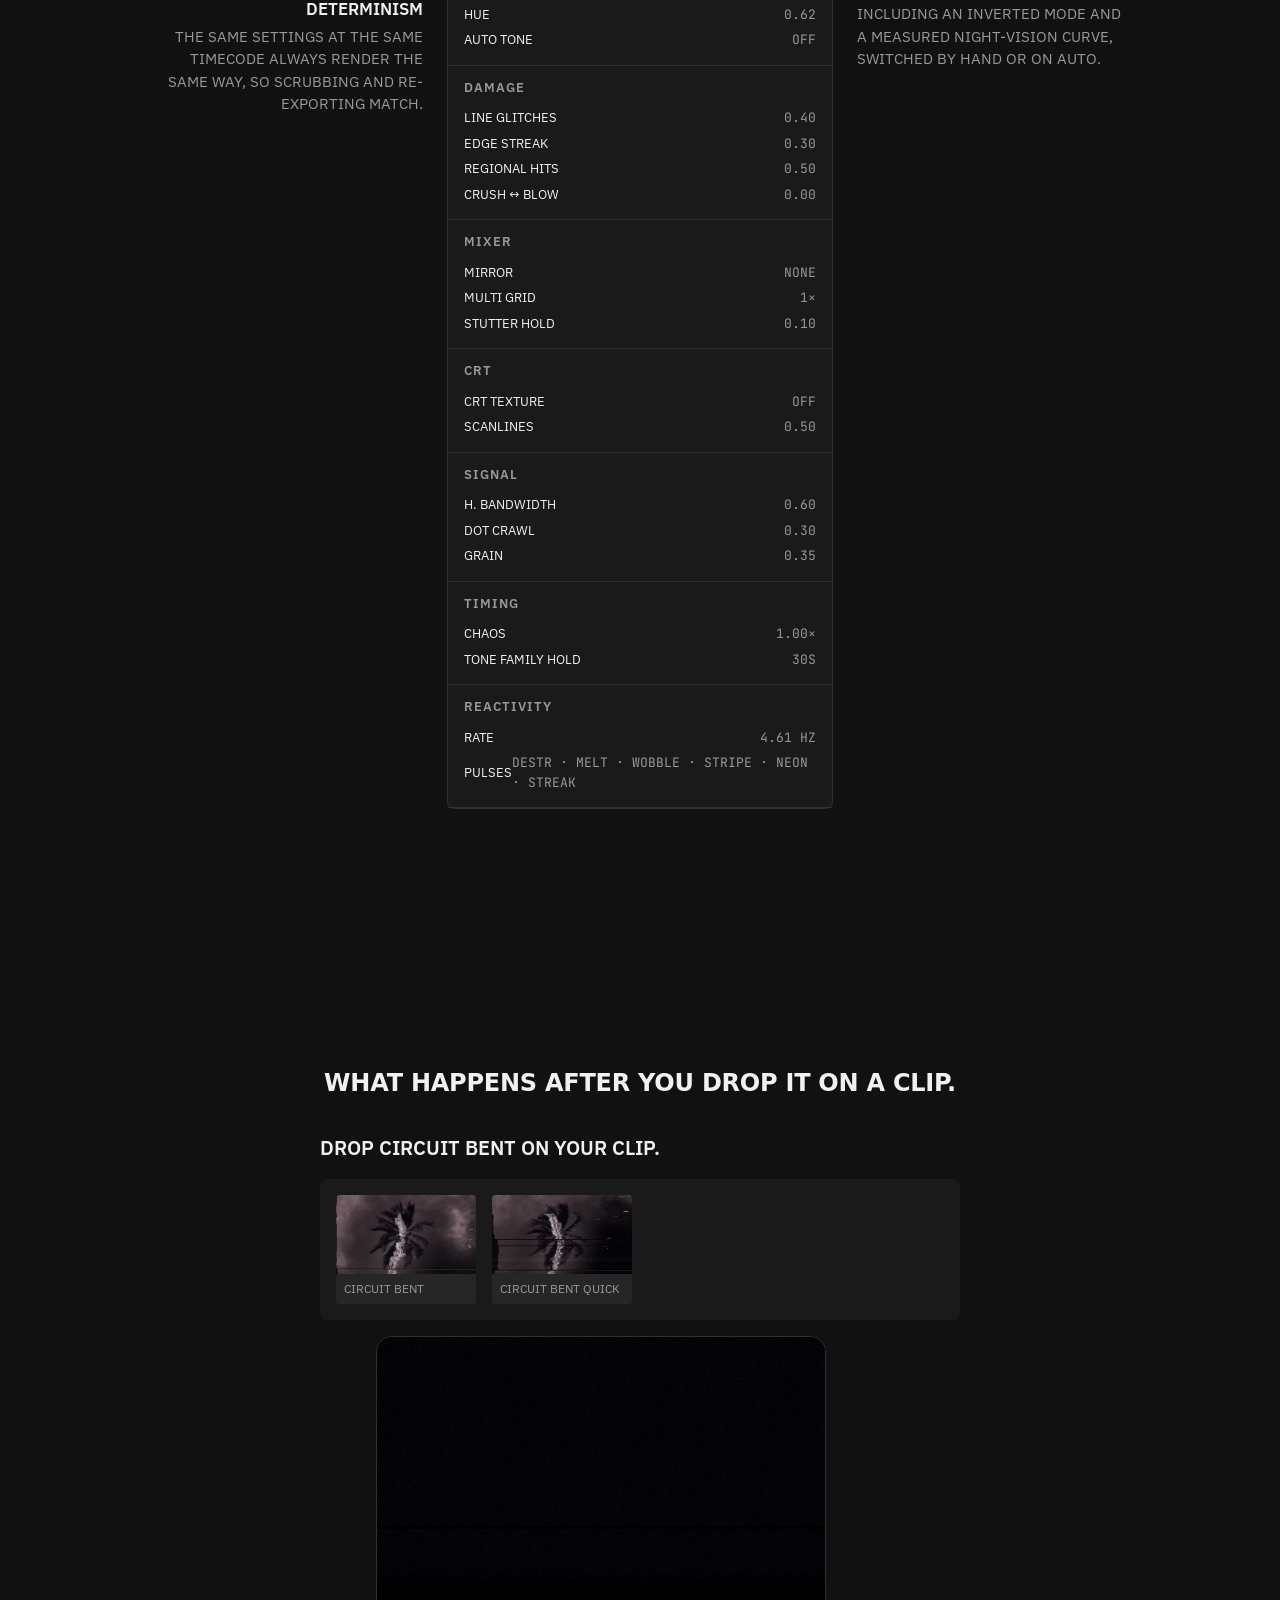
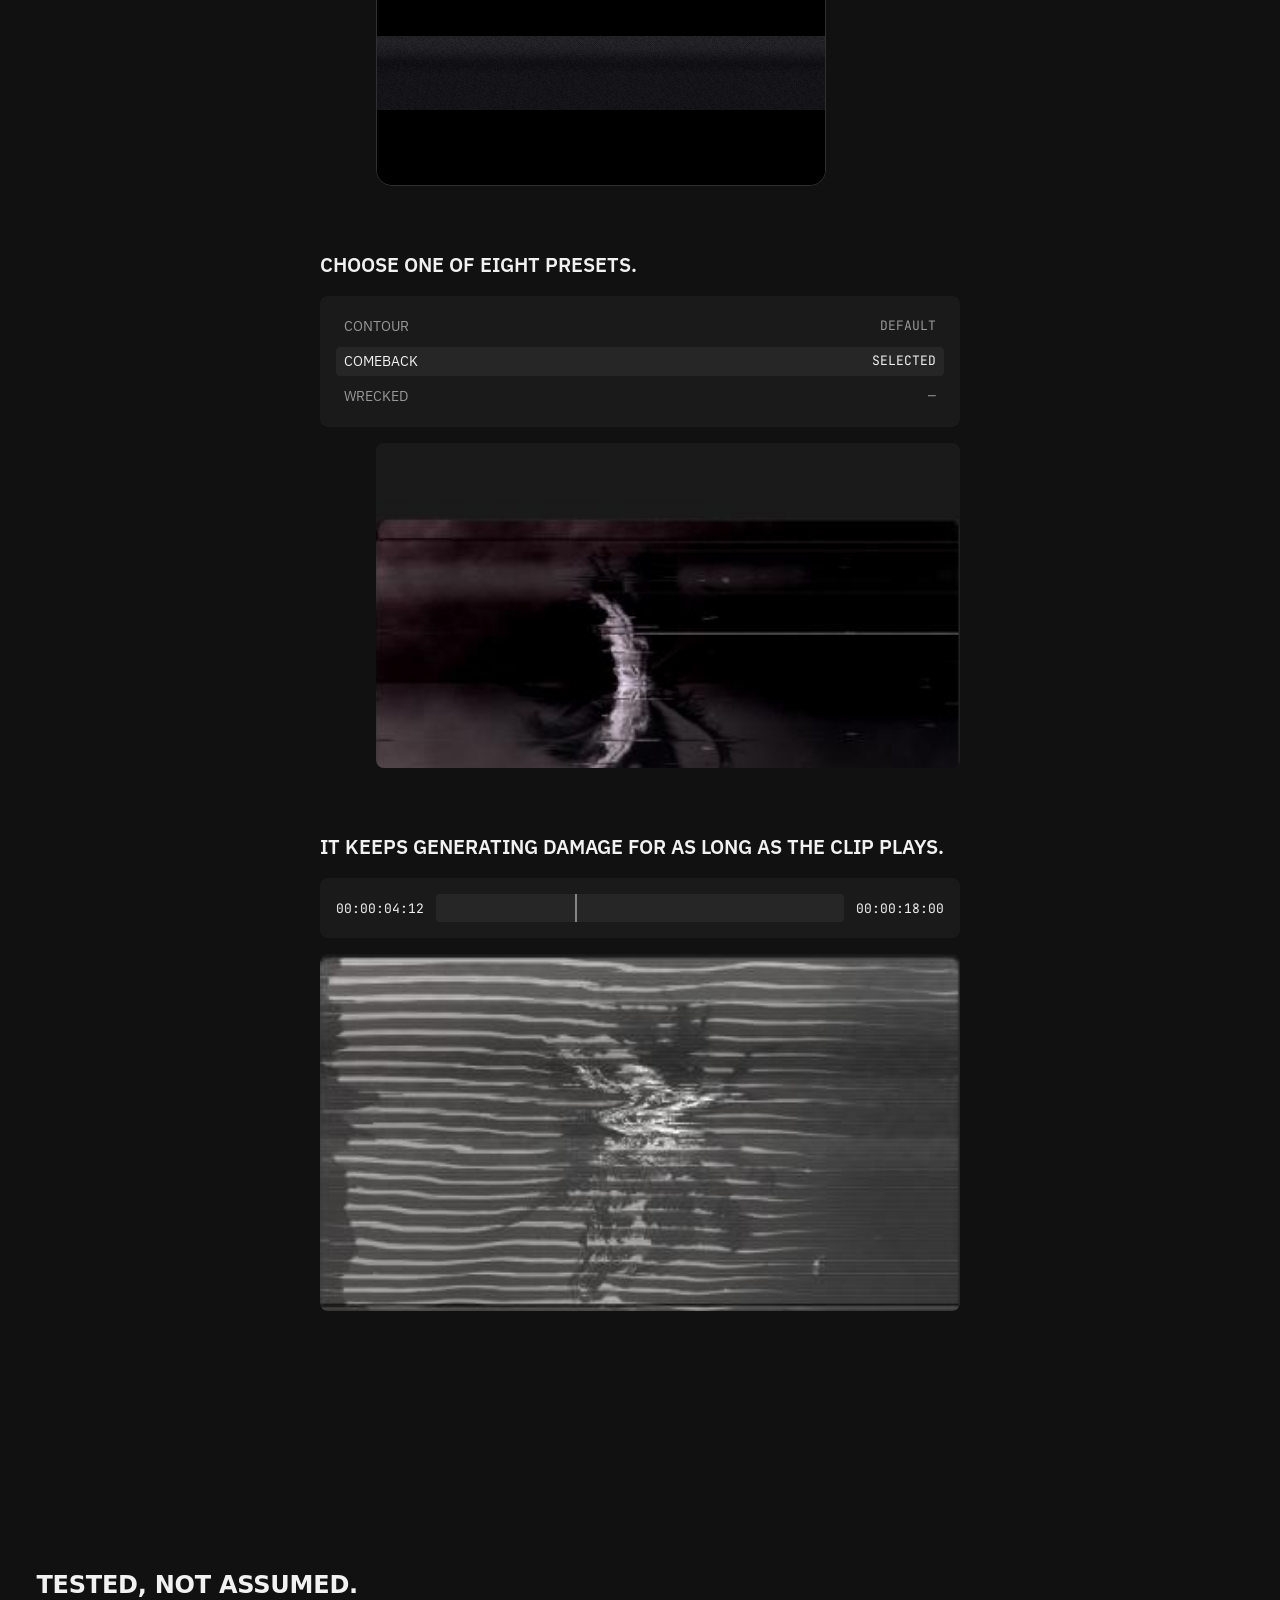
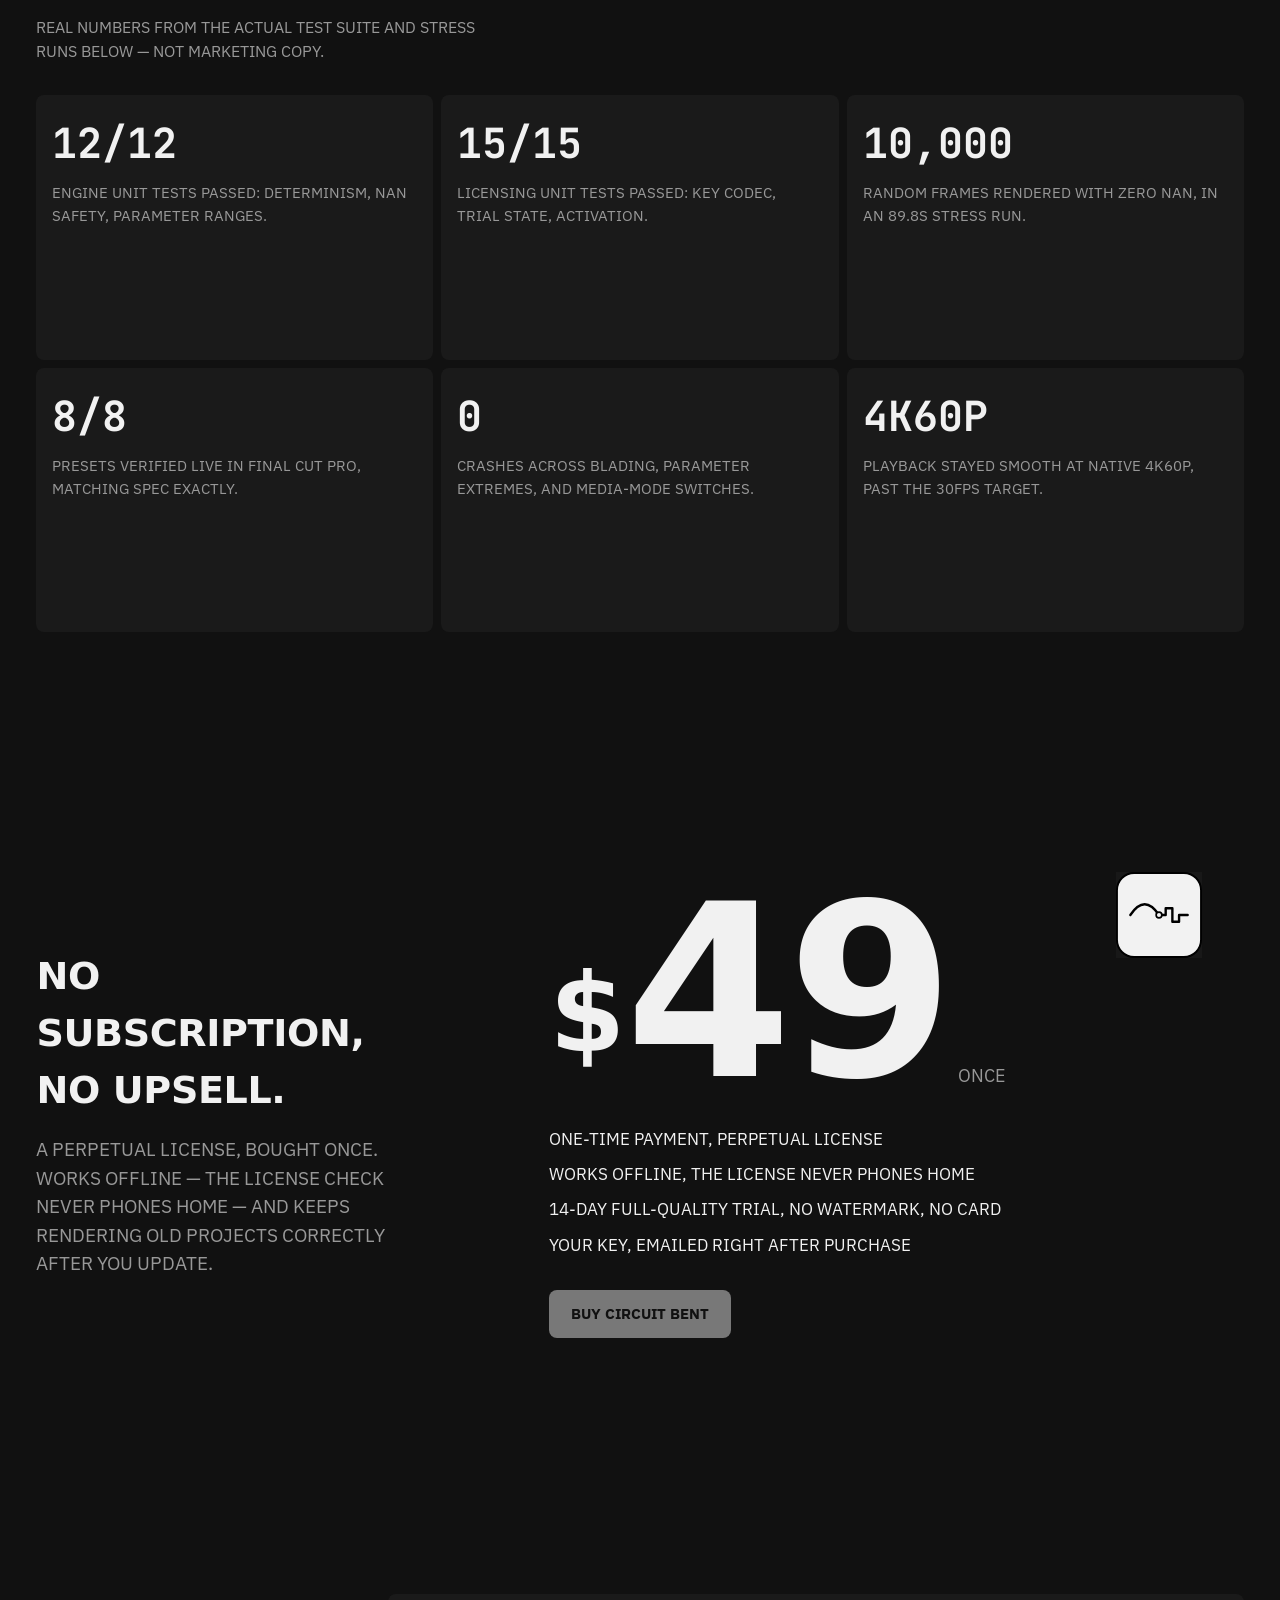
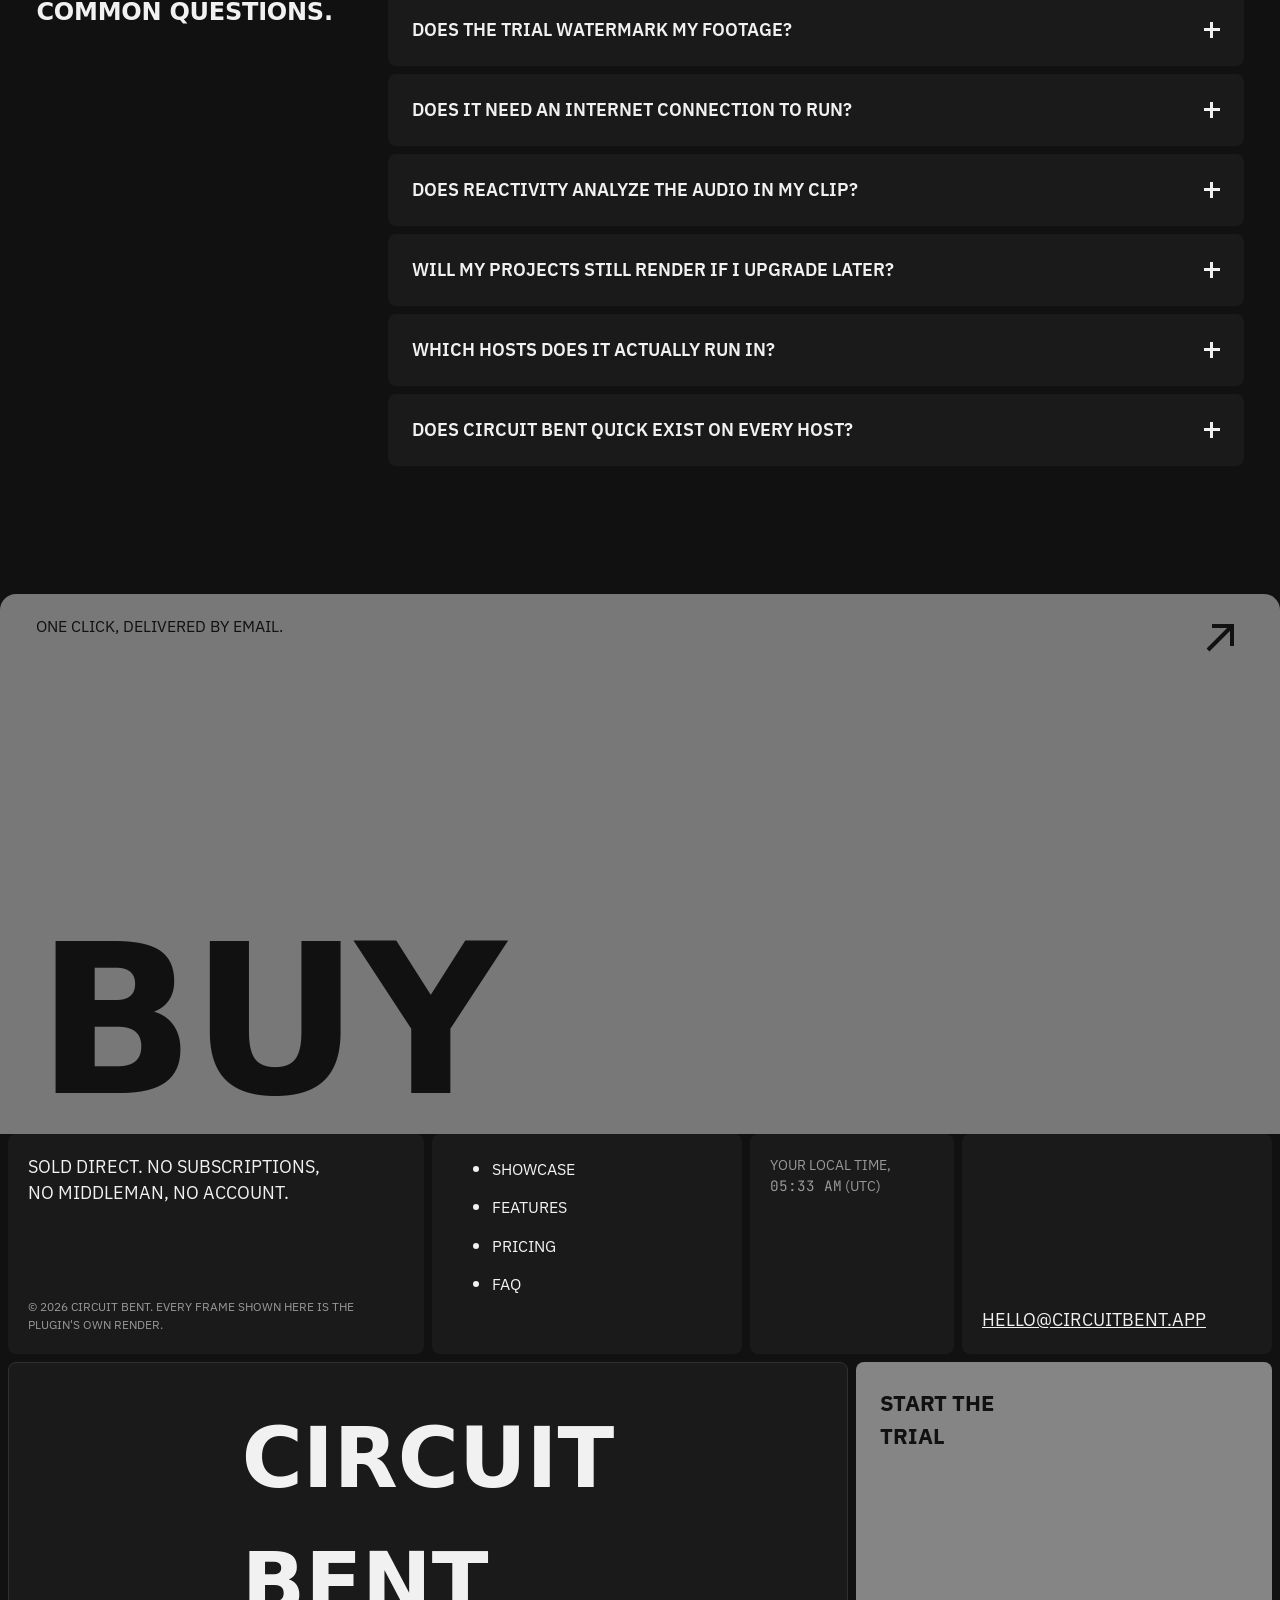
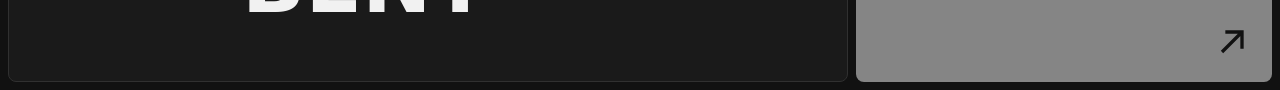
==== commit 3b87ea75: "Fix preset-tile and proof-tile overflow on mobile; drop the empty intro tile Gallery preset captions" ====
--- a/index.html
+++ b/index.html
@@ -243,10 +243,9 @@
 <!-- ============ PROOF — real QA numbers on tiles ============ -->
 <section class="proof section" id="proof">
   <div class="wrap">
+    <h2 class="section-head tight">Tested, not assumed.</h2>
+    <p class="section-sub">Real numbers from the actual test suite and stress runs below — not marketing copy.</p>
     <div class="proof-grid" data-reveal>
-      <div class="proof-tile head">
-        <h3>Tested, not assumed.</h3>
-      </div>
       <div class="proof-tile"><div class="num"><code>12/12</code></div><div class="cap">Engine unit tests passed: determinism, NaN safety, parameter ranges.</div></div>
       <div class="proof-tile"><div class="num"><code>15/15</code></div><div class="cap">Licensing unit tests passed: key codec, trial state, activation.</div></div>
       <div class="proof-tile"><div class="num"><code>10,000</code></div><div class="cap">Random frames rendered with zero NaN, in an 89.8s stress run.</div></div>
--- a/assets/site.css
+++ b/assets/site.css
@@ -210,7 +210,7 @@
 .tile { display: block; text-decoration: none; min-width: 0; }
 .tile .shot { aspect-ratio: 1; background: var(--surface-800); overflow: hidden; }
 .tile .shot img { width: 100%; height: 100%; object-fit: cover; display: block; }
-.tile .strip { height: 100px; padding: 12px; display: flex; flex-direction: column; justify-content: space-between; }
+.tile .strip { min-height: 100px; padding: 12px; display: flex; flex-direction: column; justify-content: space-between; gap: 6px; }
 .tile .strip .vals { display: flex; justify-content: space-between; font-size: 0.8125rem; gap: 6px; }
 .tile .strip .vals code { font-size: 0.8125rem; }
 .tile .strip .meta { display: flex; justify-content: space-between; font-family: var(--font-text); font-size: 0.8125rem; }
@@ -222,7 +222,7 @@
 .strip-c code { color: var(--on-accent); }
 .strip-d { background: var(--surface-700); color: var(--ink-muted); }
 
-@media (max-width: 860px) { .gallery-grid { grid-template-columns: repeat(2, 1fr); gap: 8px; } .tile .strip { height: 78px; padding: 10px; } }
+@media (max-width: 860px) { .gallery-grid { grid-template-columns: repeat(2, 1fr); gap: 8px; } .tile .strip { min-height: 78px; padding: 10px; gap: 5px; } }
 
 /* ================= FEATURES (panel with margin notes) ================= */
 .features { background: var(--surface-900); }
@@ -282,19 +282,17 @@
 
 /* ================= PROOF ================= */
 .proof { background: var(--surface-900); }
-.proof-grid { display: grid; grid-template-columns: repeat(4, 1fr); gap: 8px; }
+.section-head.tight { margin-bottom: var(--space-3); }
+.section-sub { font-family: var(--font-text); font-size: 1rem; color: var(--ink-muted); max-width: 48ch; line-height: 1.5; margin-bottom: var(--space-8); }
+.proof-grid { display: grid; grid-template-columns: repeat(3, 1fr); gap: 8px; }
 .proof-grid > * { min-width: 0; }
-.proof-tile { aspect-ratio: 3/2; border-radius: var(--radius-md); padding: var(--space-4); display: flex; flex-direction: column; justify-content: flex-start; min-width: 0; }
-.proof-tile.head { grid-column: span 2; background: var(--accent); color: var(--on-accent); justify-content: flex-start; }
-.proof-tile.head h3 { font-family: var(--font-display); font-weight: 700; font-size: clamp(1.4rem, 1rem + 1.8vw, 2.1rem); overflow-wrap: break-word; }
-.proof-tile:not(.head) { background: var(--surface-800); }
+.proof-tile { aspect-ratio: 3/2; border-radius: var(--radius-md); padding: var(--space-4); display: flex; flex-direction: column; justify-content: flex-start; min-width: 0; background: var(--surface-800); }
 .proof-tile .num { font-weight: 700; font-size: clamp(1.8rem, 1.2rem + 2vw, 2.6rem); color: var(--ink); }
 .proof-tile .num code { font-size: inherit; font-weight: inherit; color: inherit; background: none; }
 .proof-tile .cap { font-family: var(--font-text); font-size: 0.9375rem; color: var(--ink-muted); margin-top: var(--space-2); overflow-wrap: break-word; }
 
 @media (max-width: 860px) {
   .proof-grid { grid-template-columns: repeat(2, 1fr); gap: 6px; }
-  .proof-tile.head { grid-column: span 2; aspect-ratio: auto; min-height: 120px; }
 }
 
 /* ================= PRICING ================= */
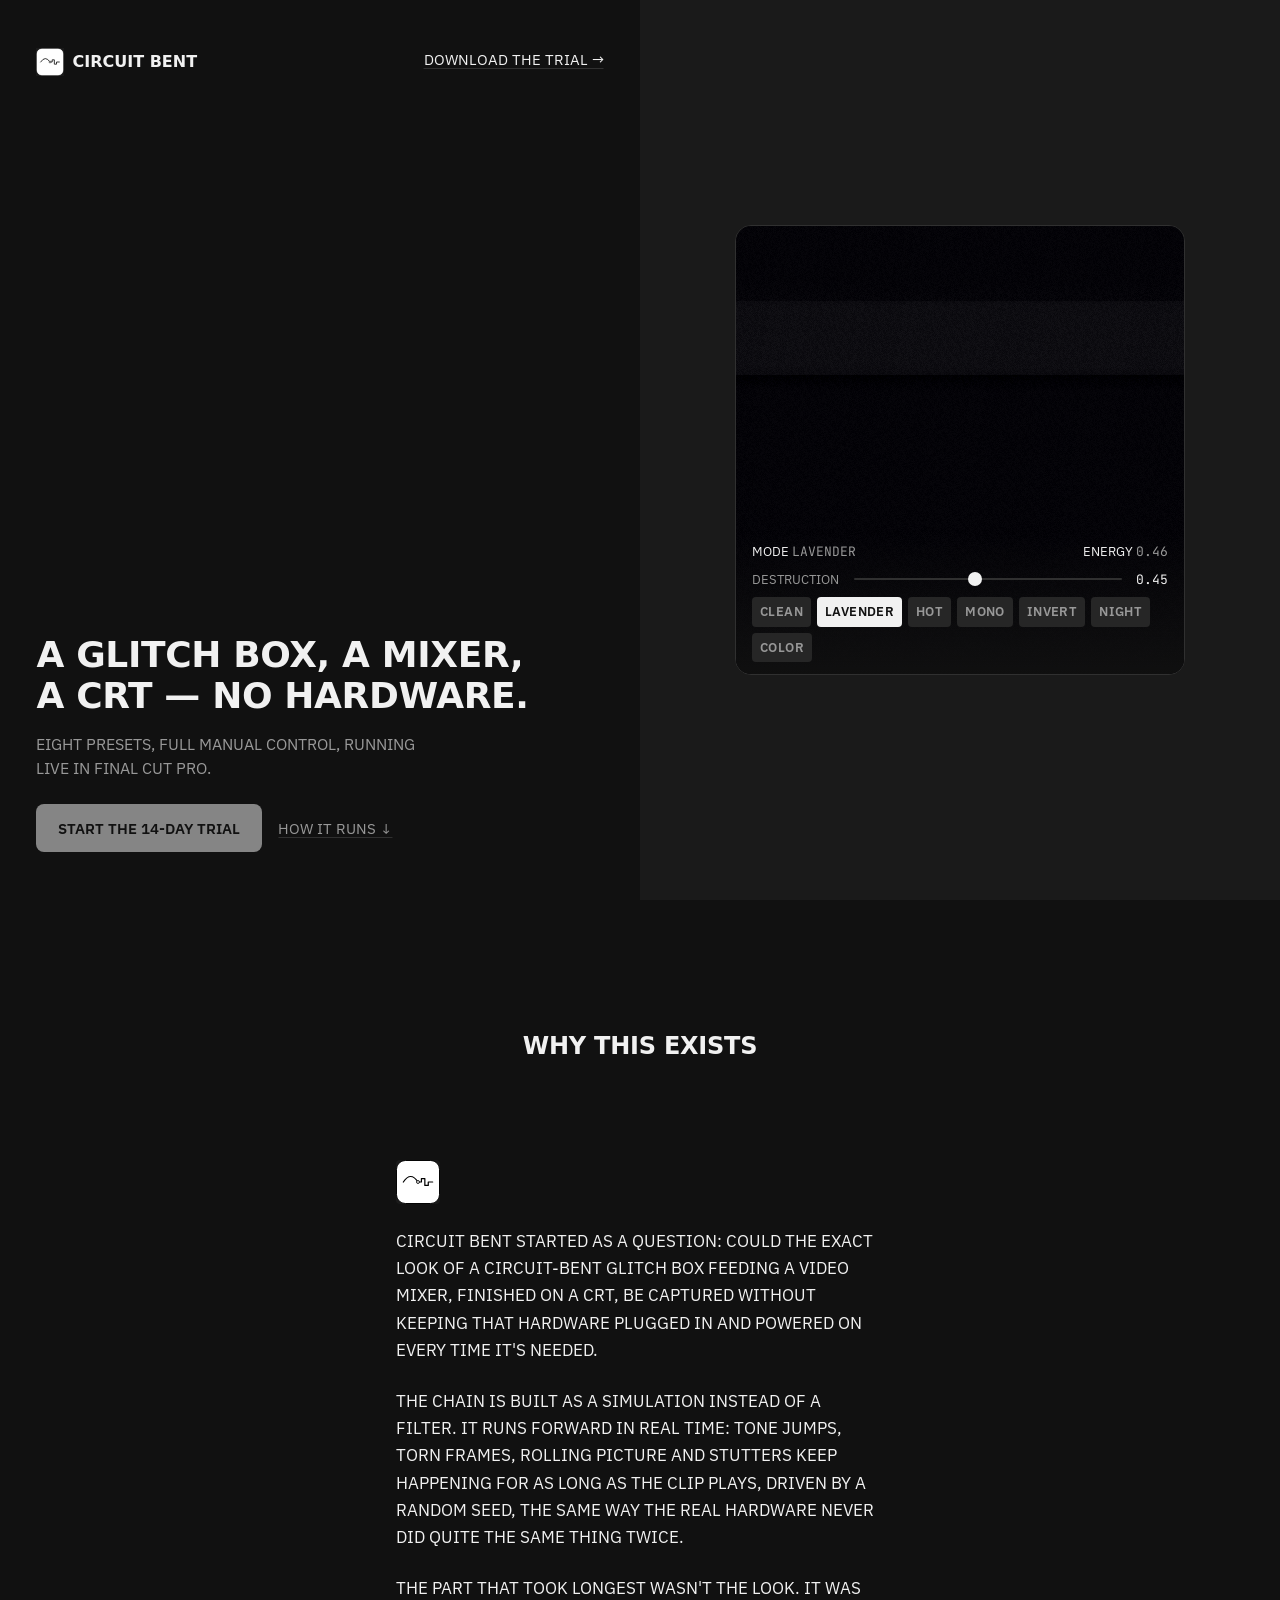
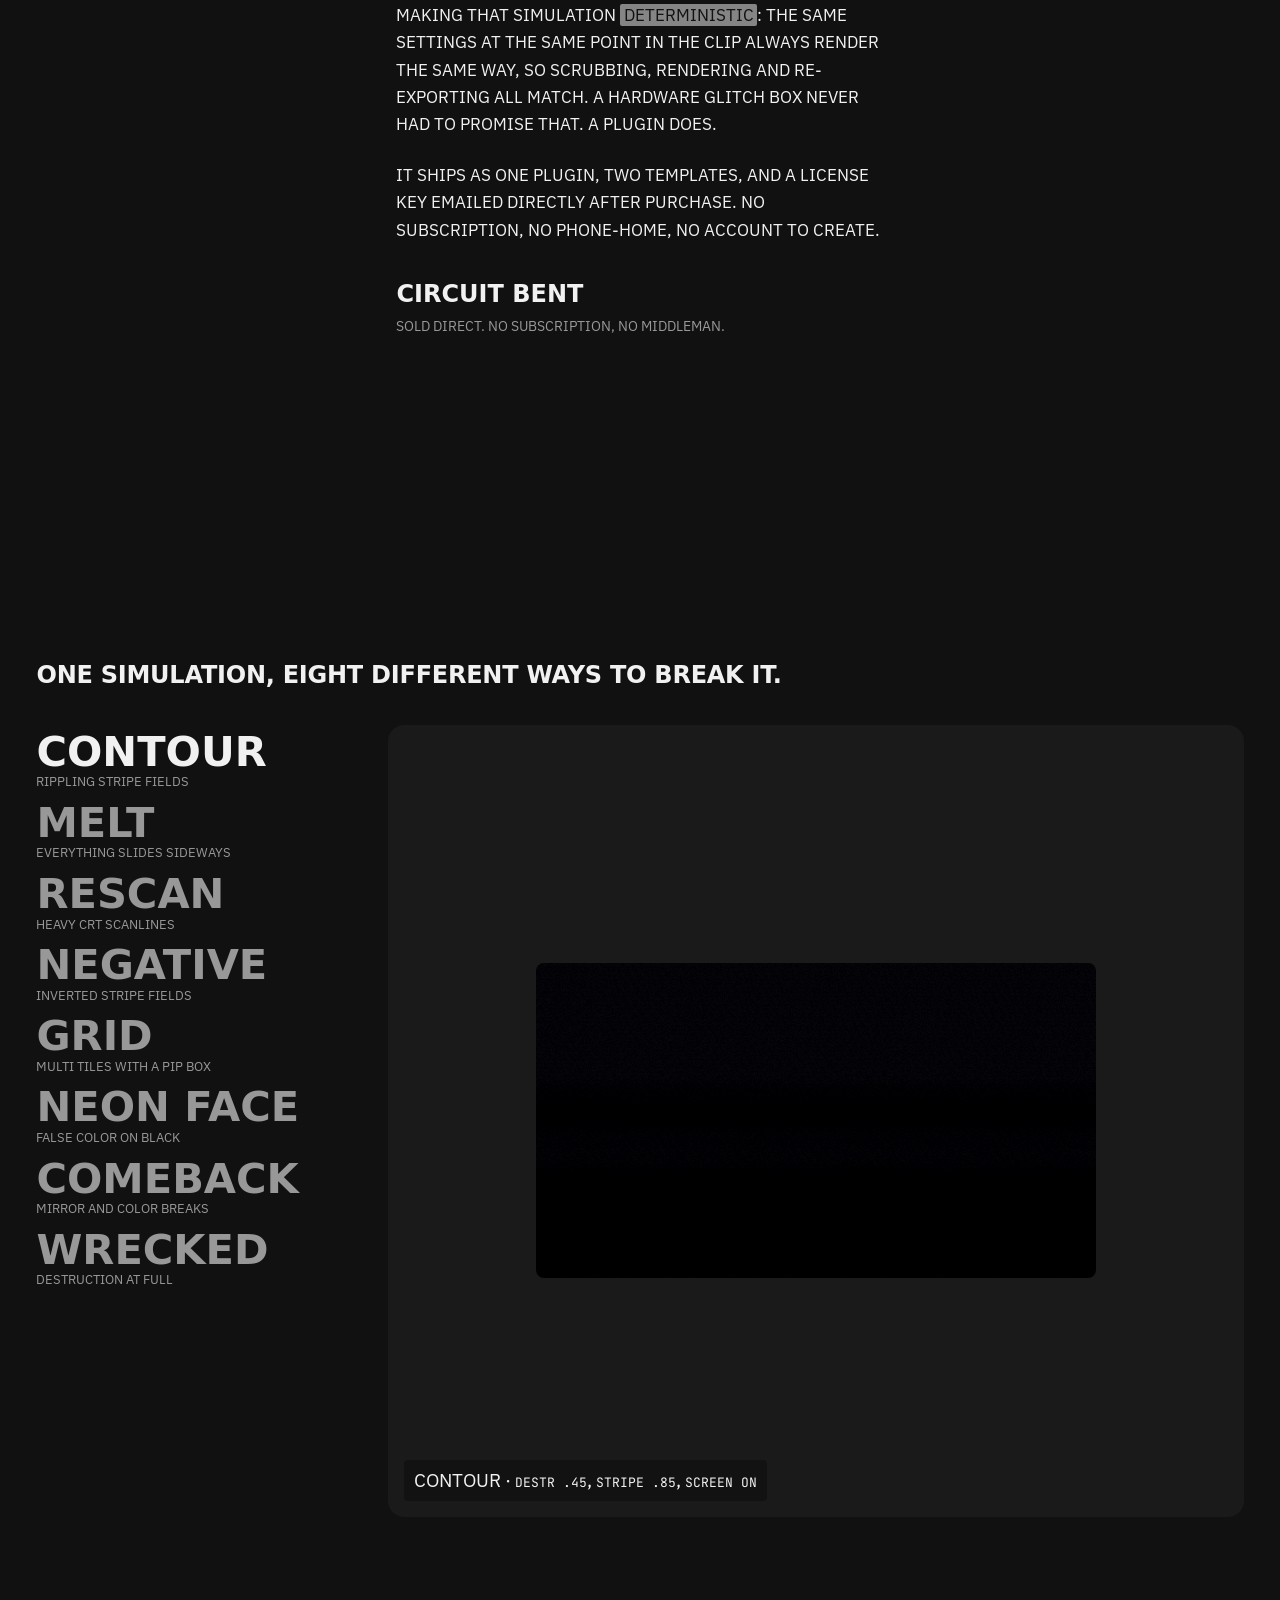
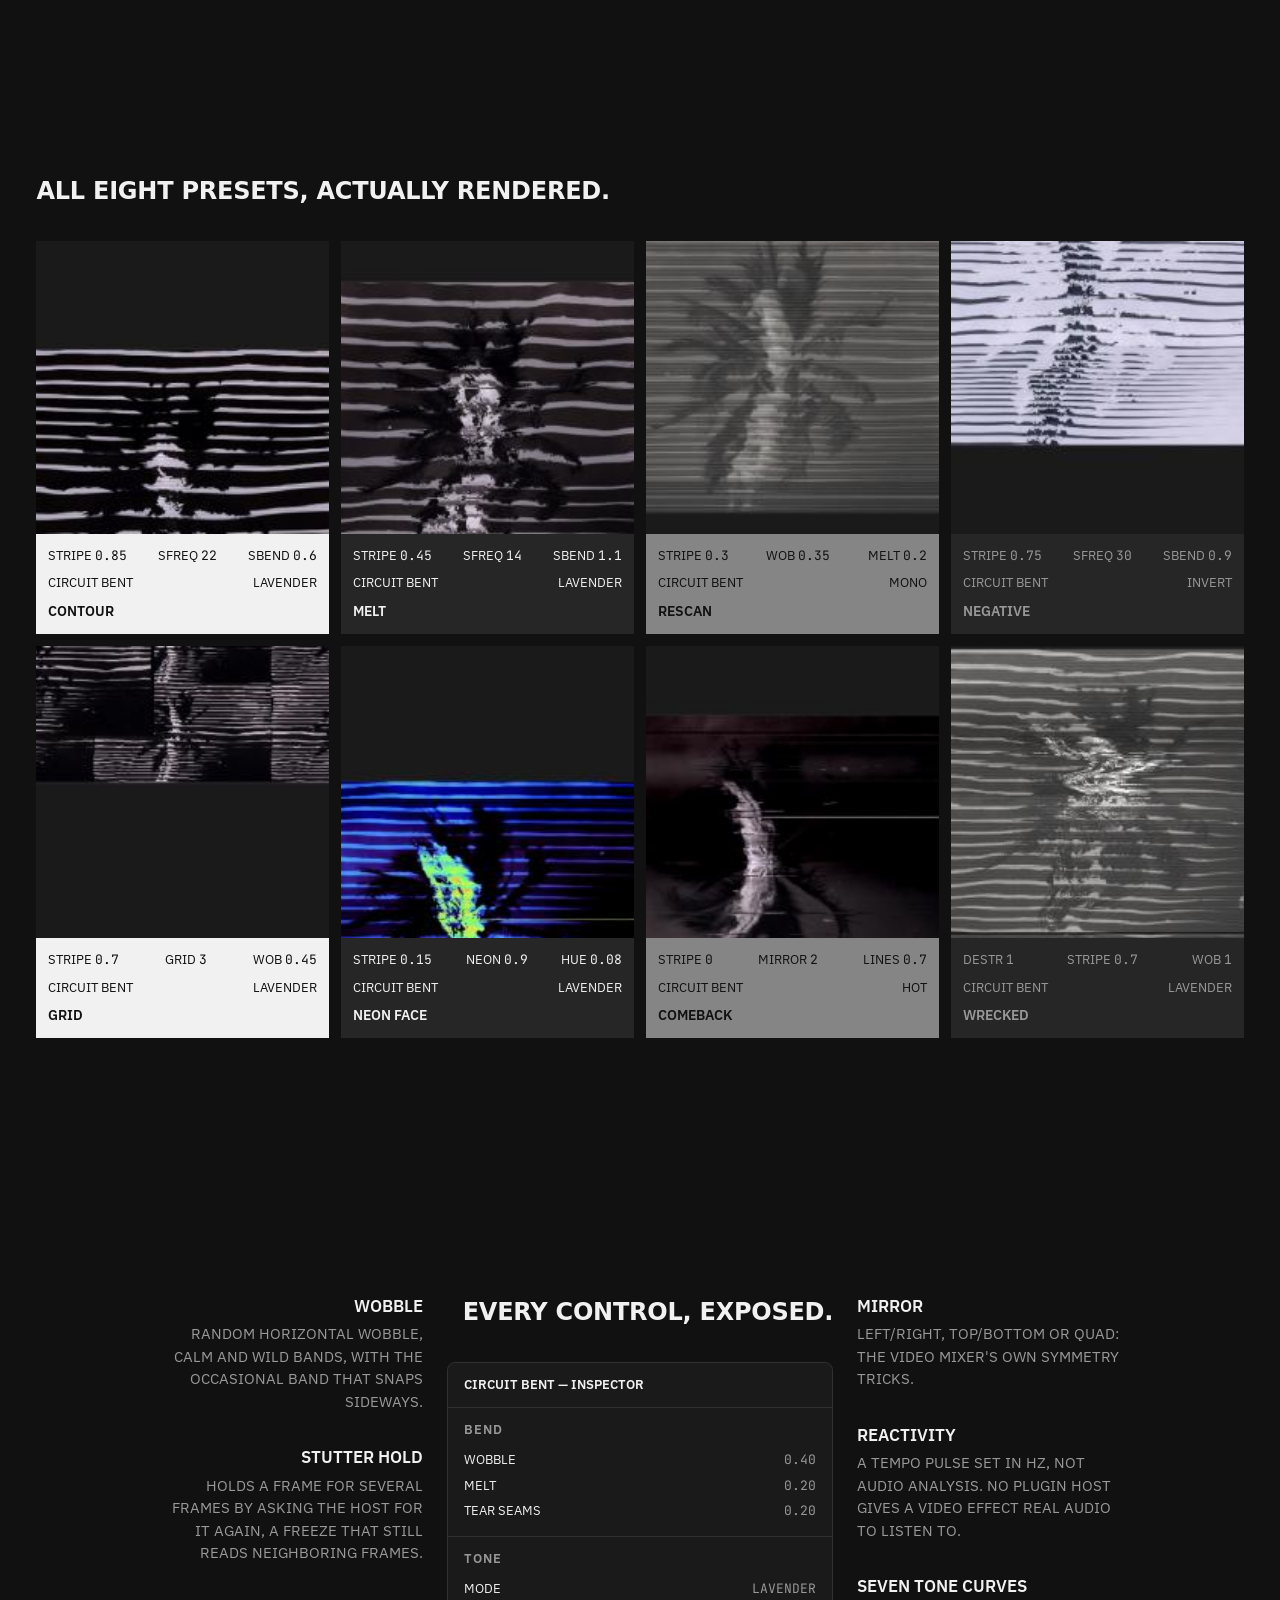
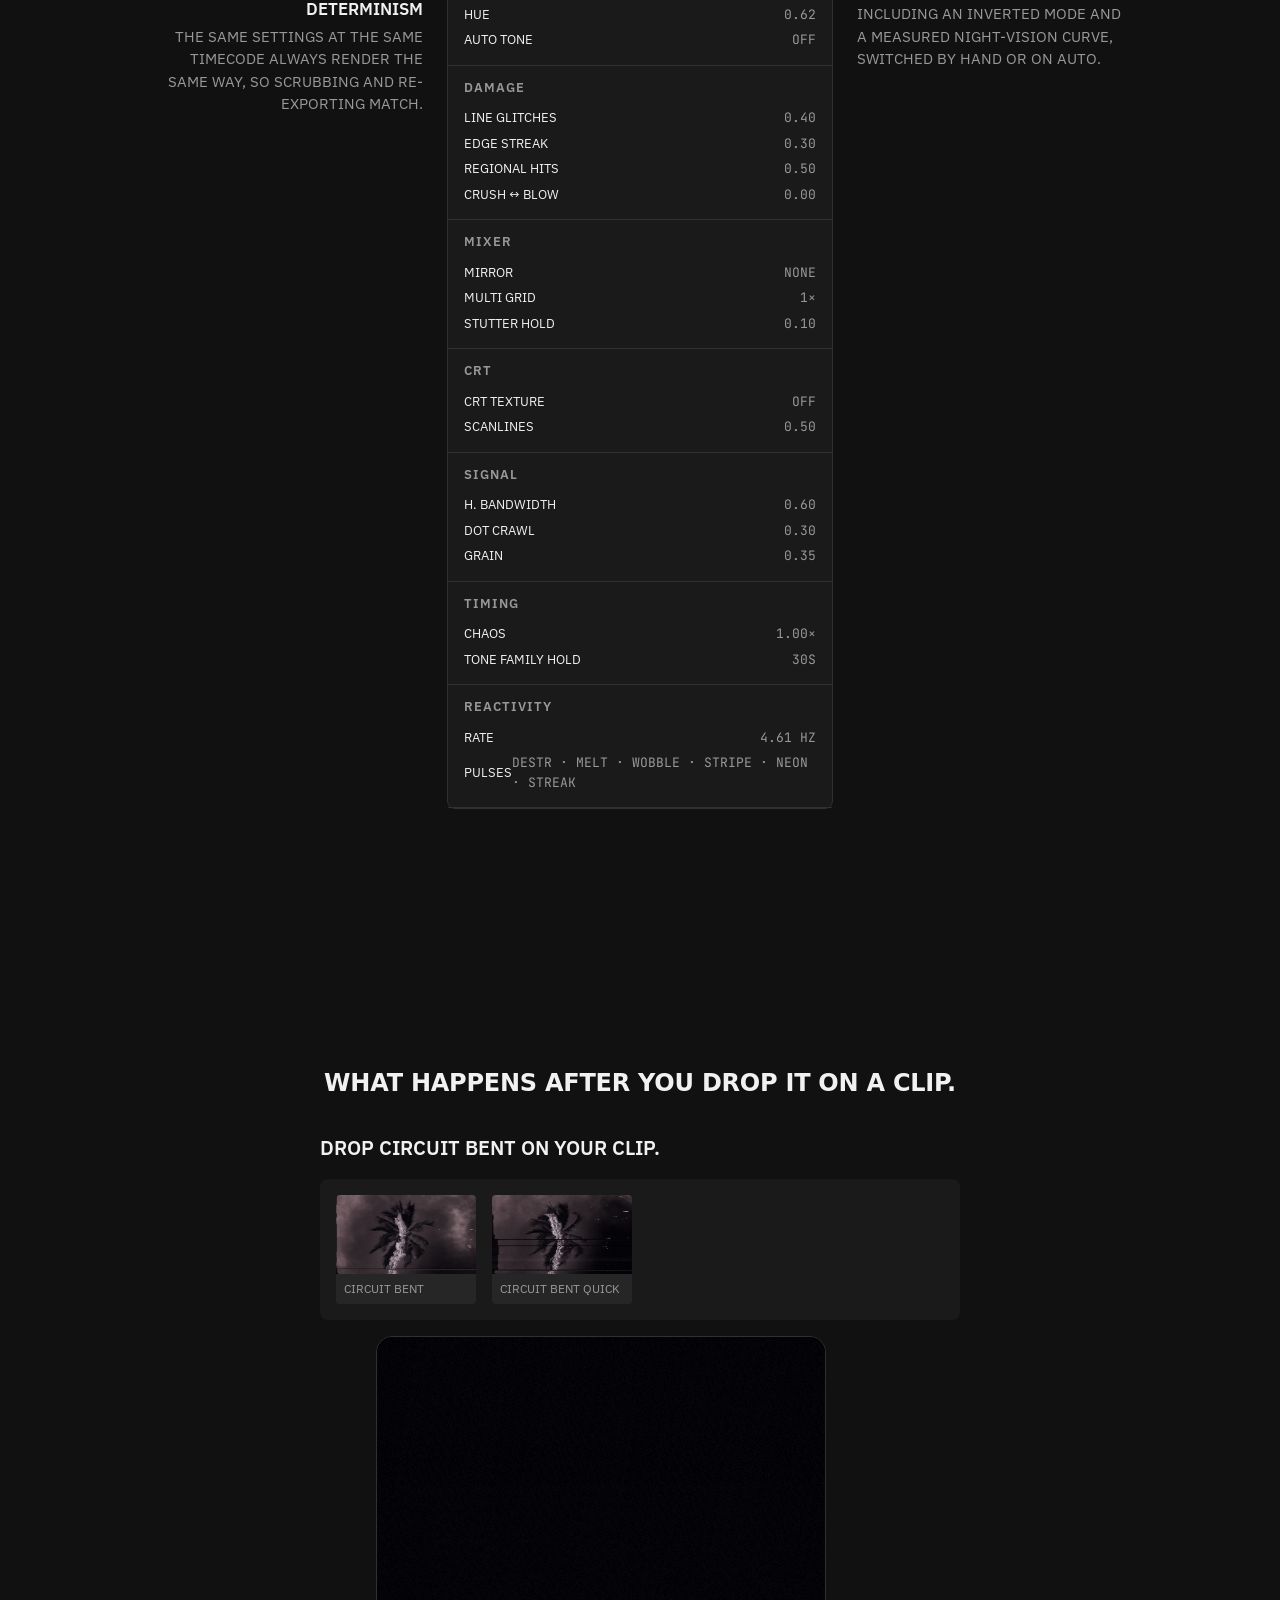
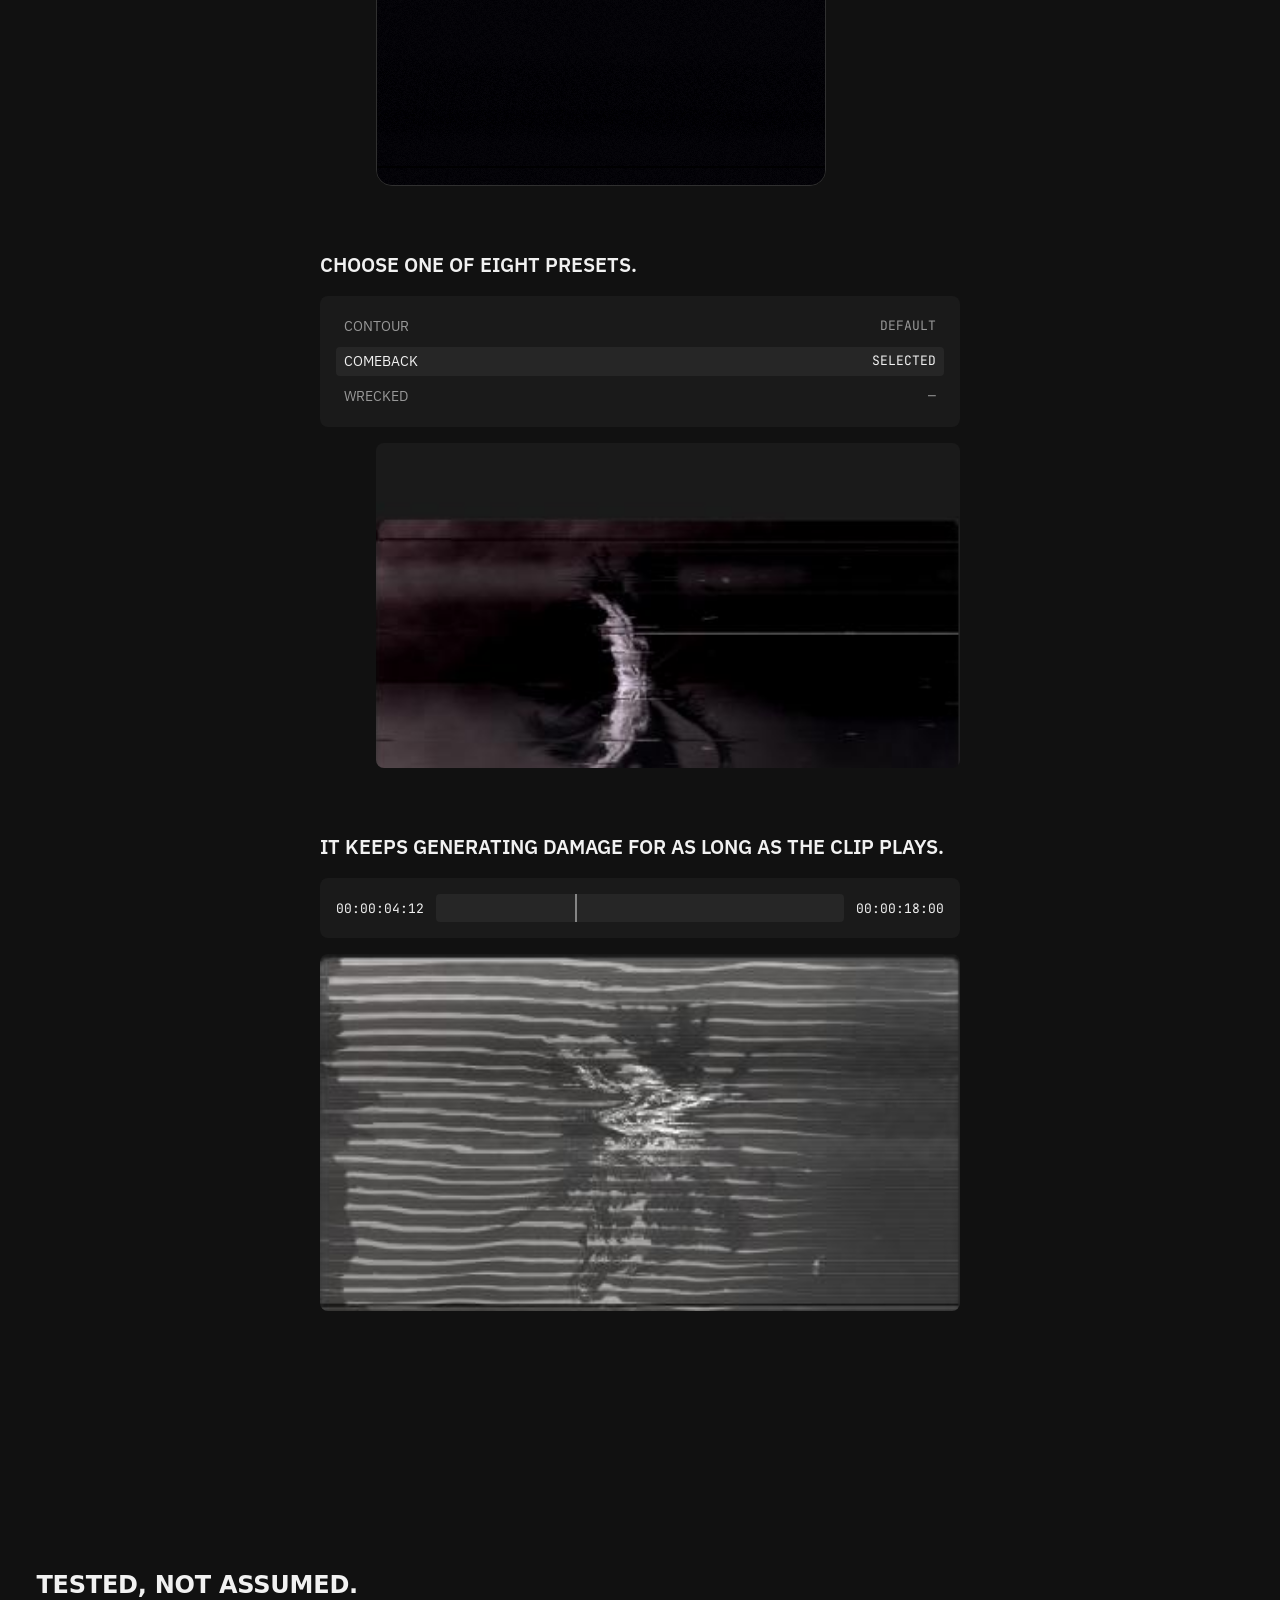
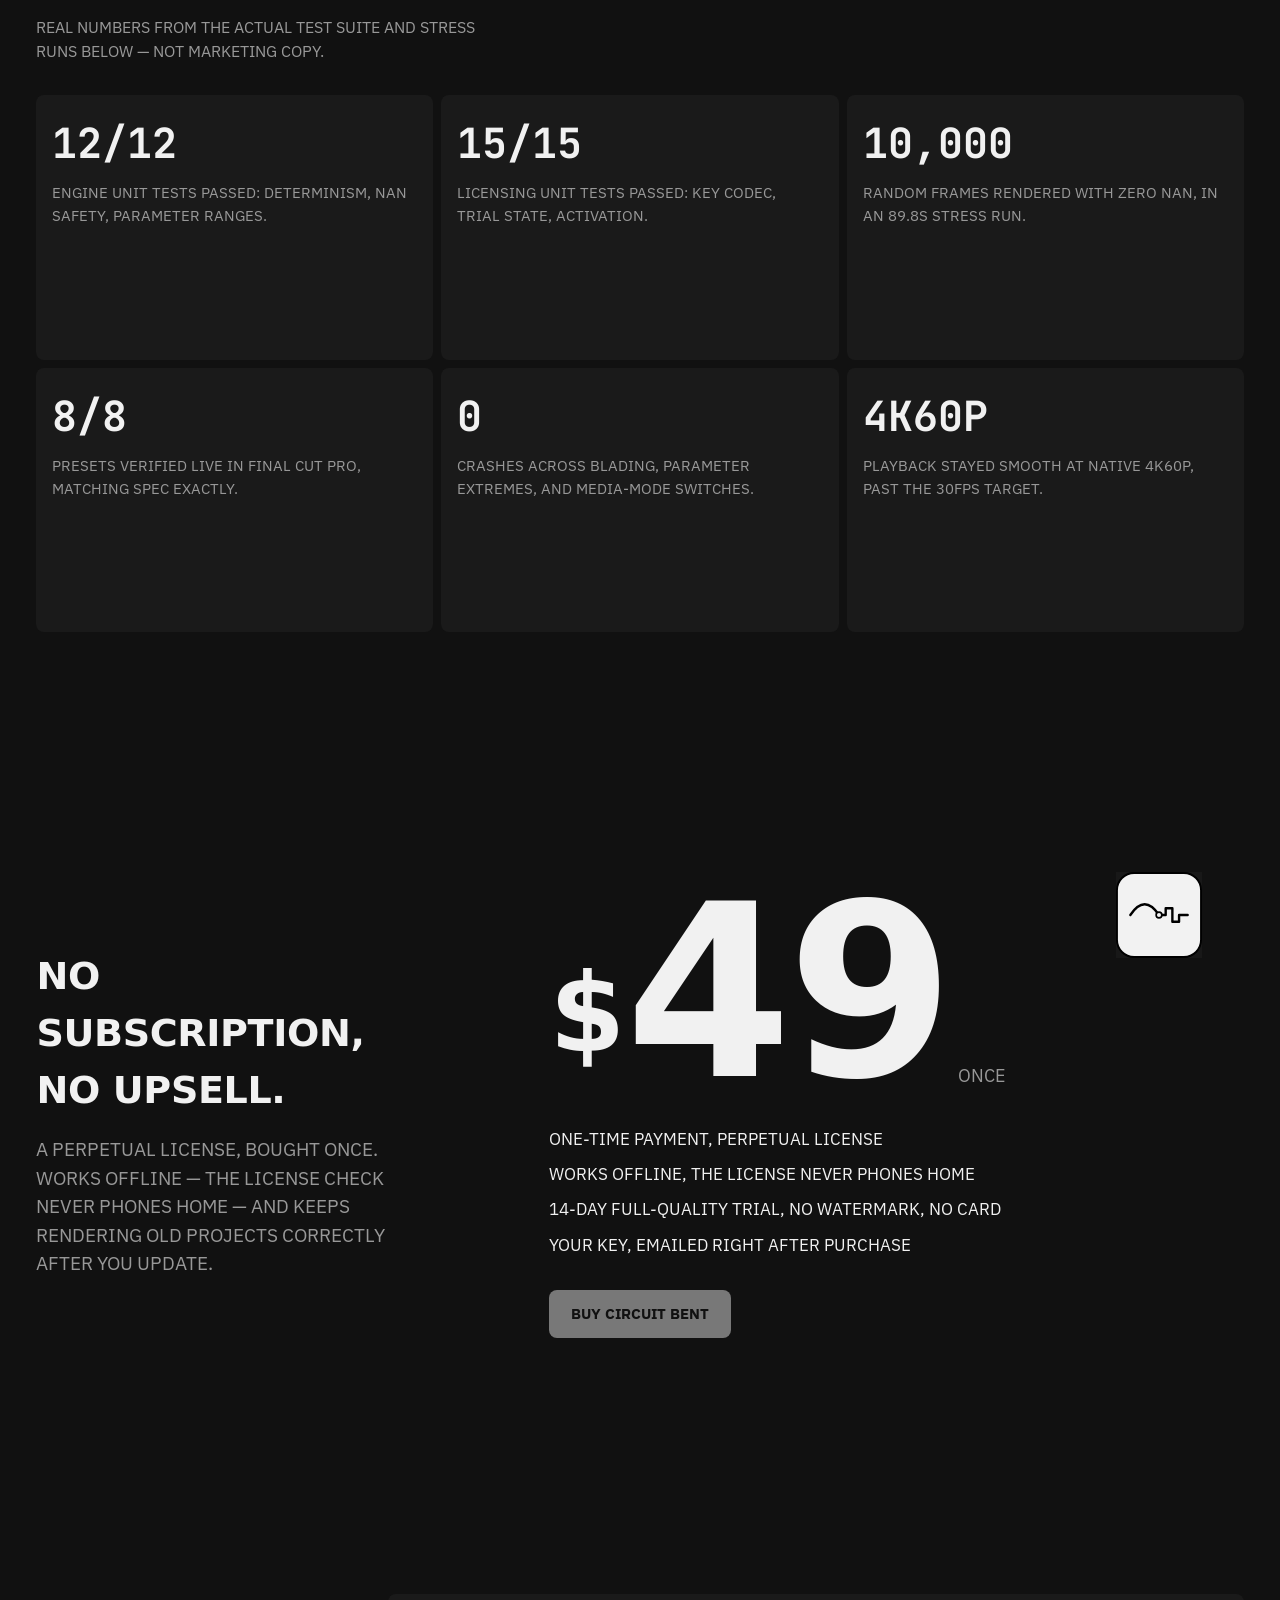
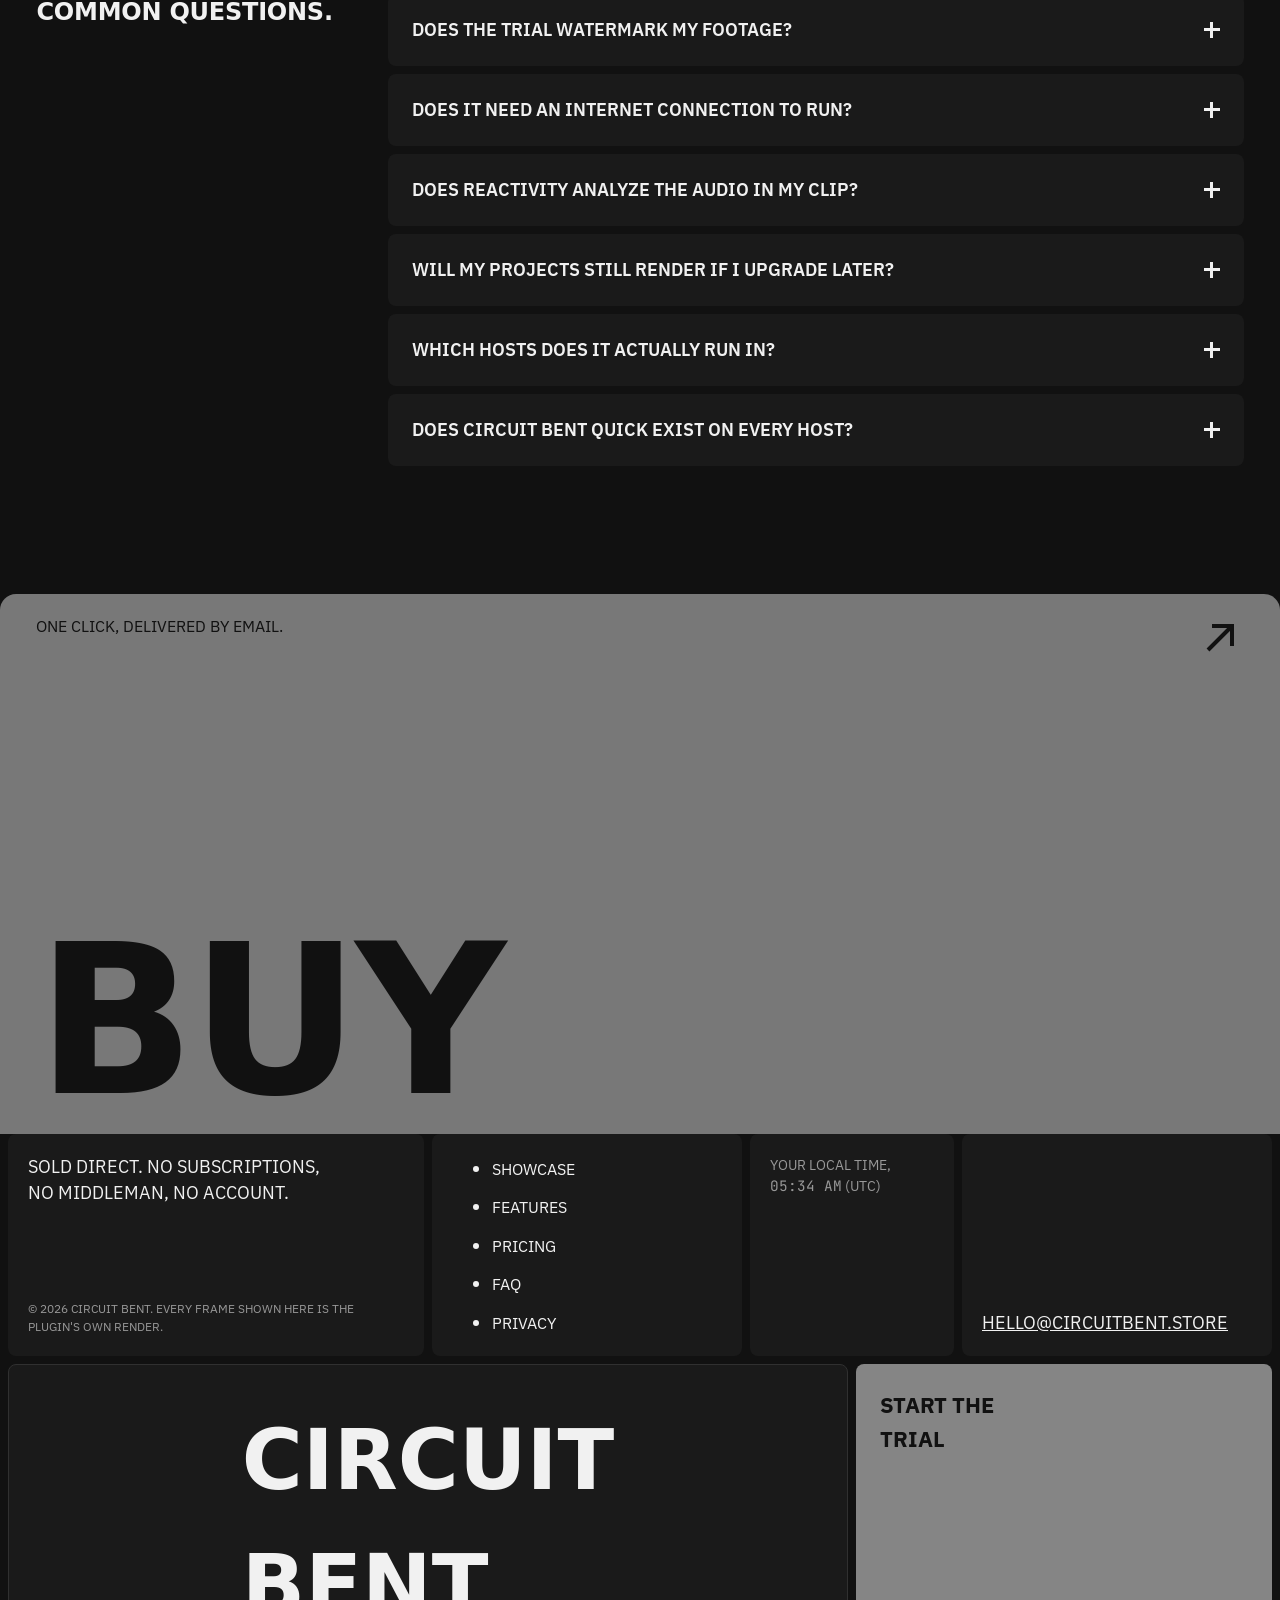
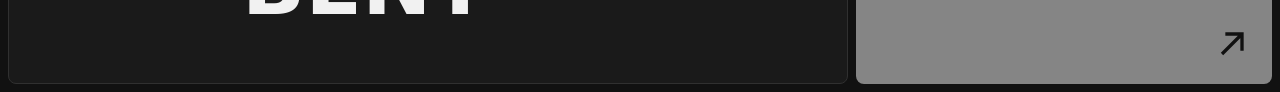
==== commit da7c466a: "Add GDPR privacy policy page; fix footer email domain New /privacy page (data controller, Gumroad as" ====
--- a/index.html
+++ b/index.html
@@ -336,10 +336,11 @@
         <li><a class="textlink" href="#features">Features</a></li>
         <li><a class="textlink" href="#pricing">Pricing</a></li>
         <li><a class="textlink" href="#faq">FAQ</a></li>
+        <li><a class="textlink" href="privacy.html">Privacy</a></li>
       </ul>
     </div>
     <div class="ftile f-time" id="f-time">Your local time</div>
-    <div class="ftile f-email"><a href="mailto:hello@circuitbent.app">hello@circuitbent.app</a></div>
+    <div class="ftile f-email"><a href="mailto:hello@circuitbent.store">hello@circuitbent.store</a></div>
     <div class="ftile f-word"><span>CIRCUIT<br>BENT</span></div>
     <a class="ftile f-invite" href="#pricing">
       <div class="t">Start the trial</div>
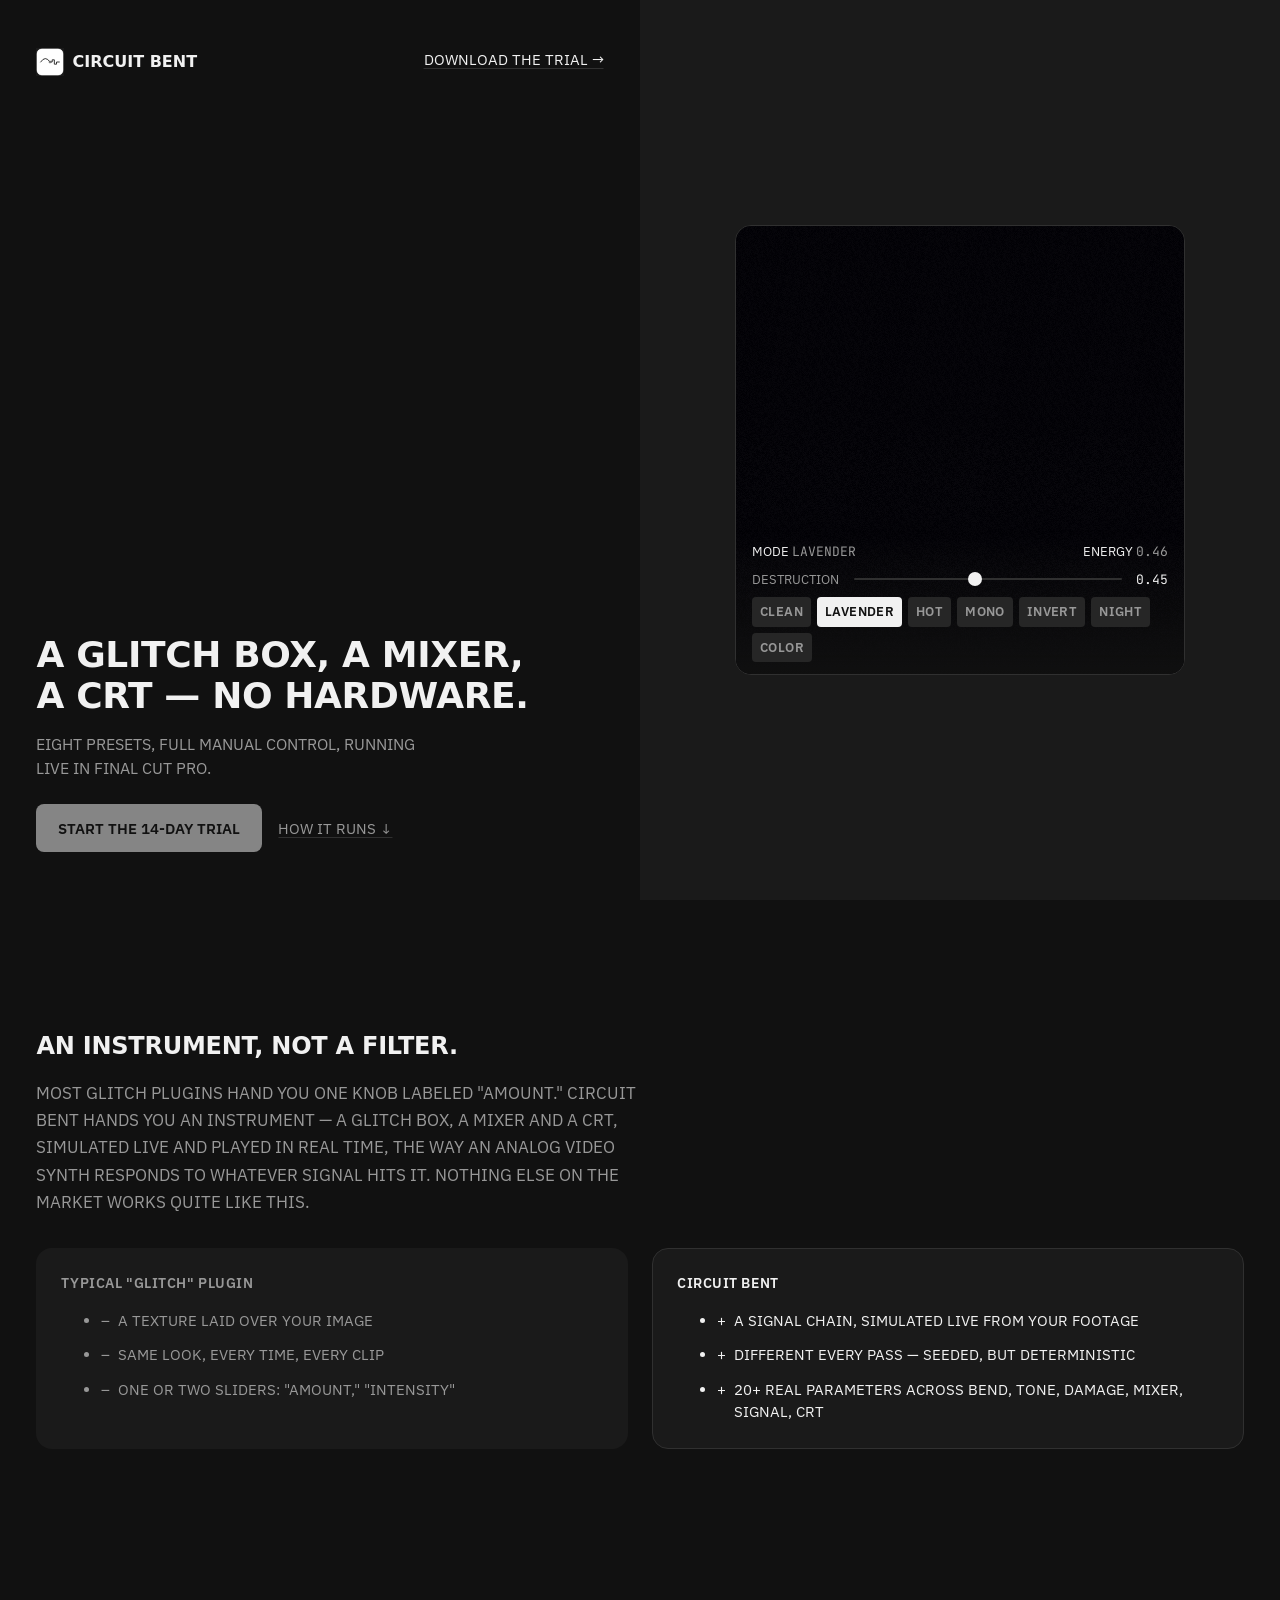
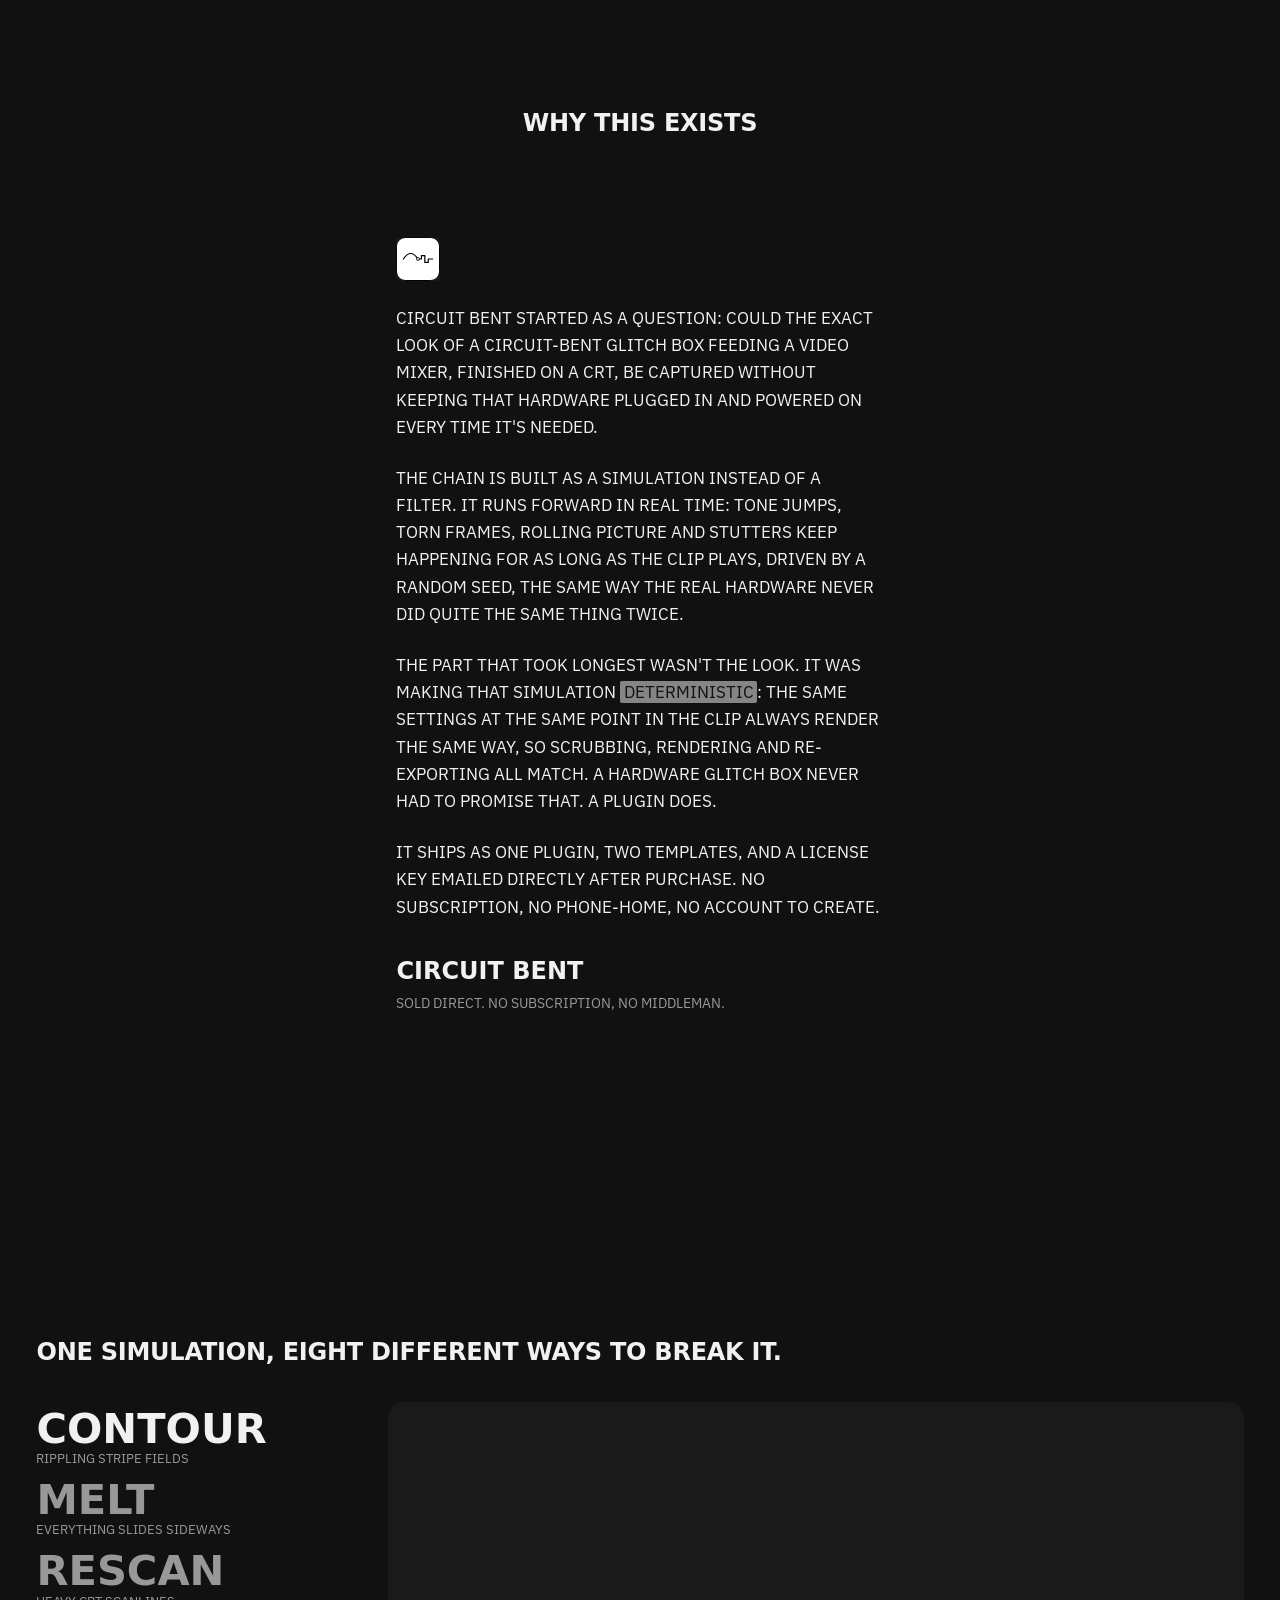
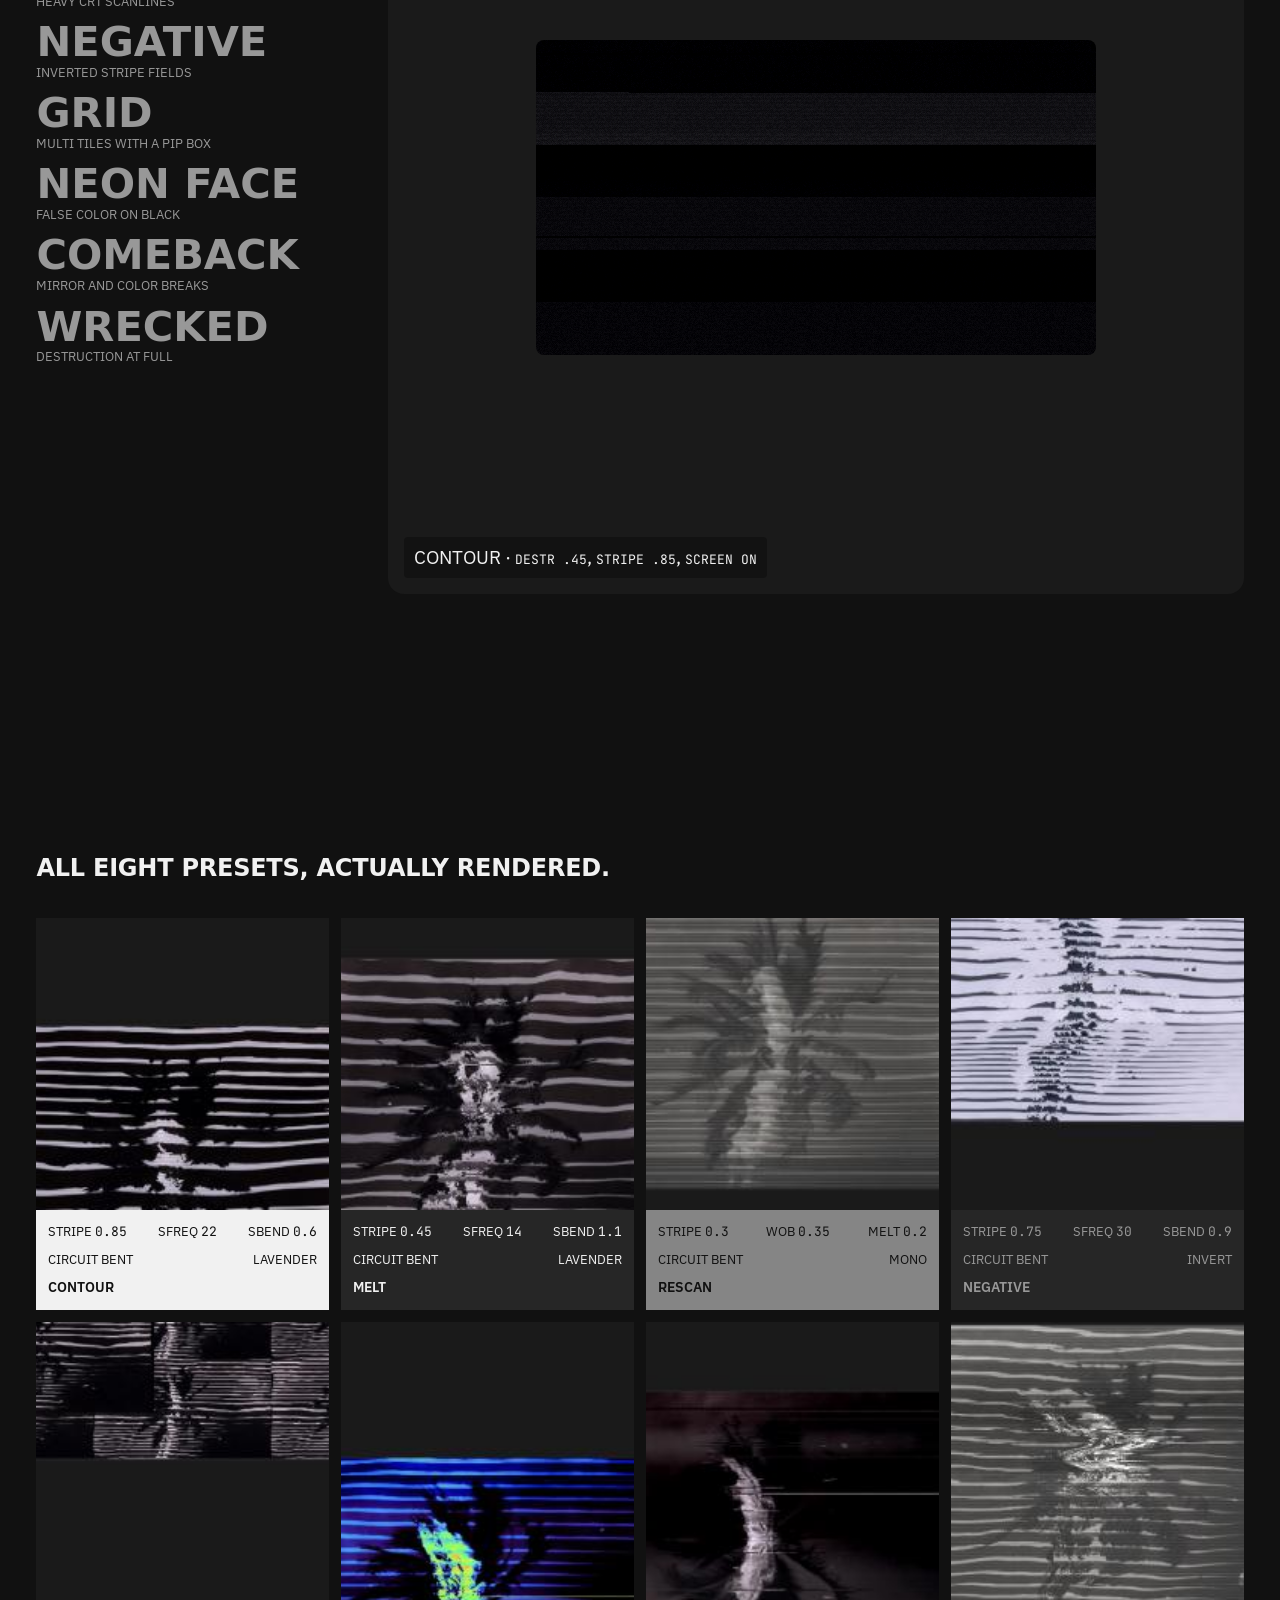
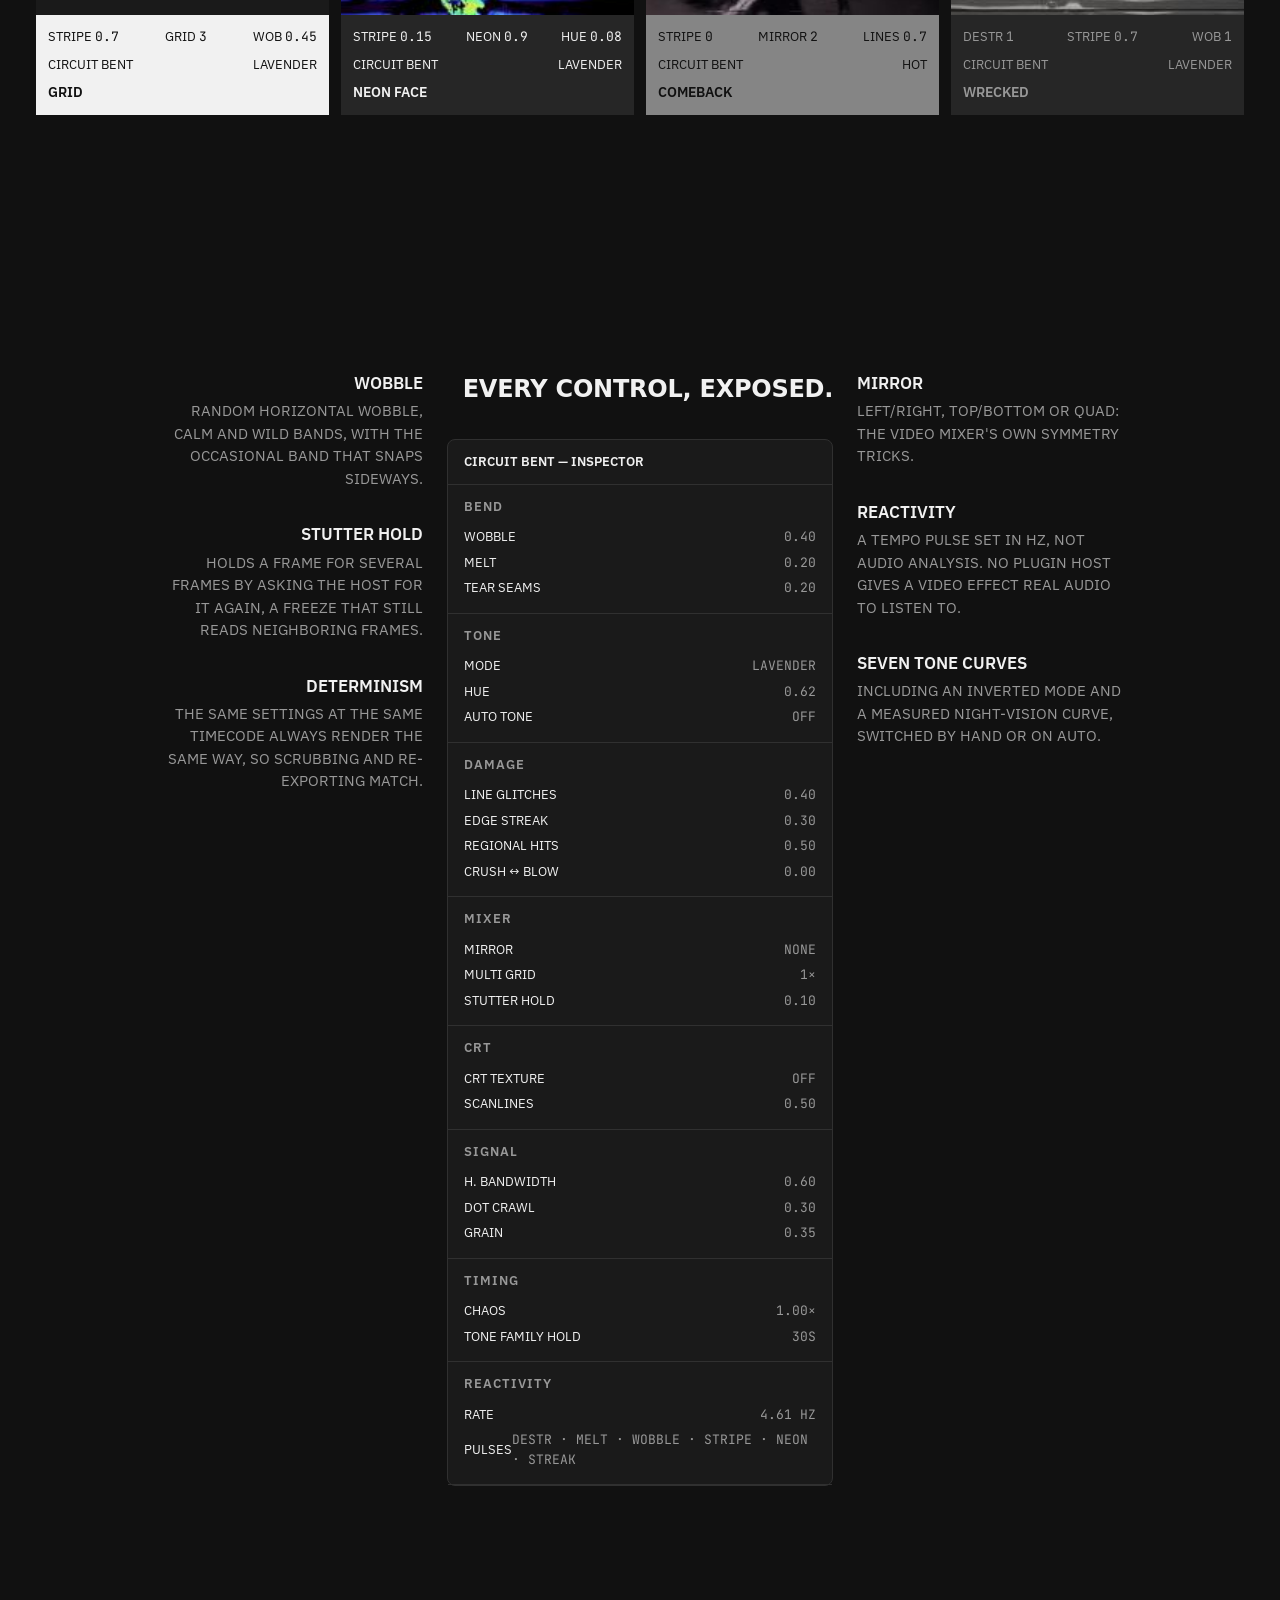
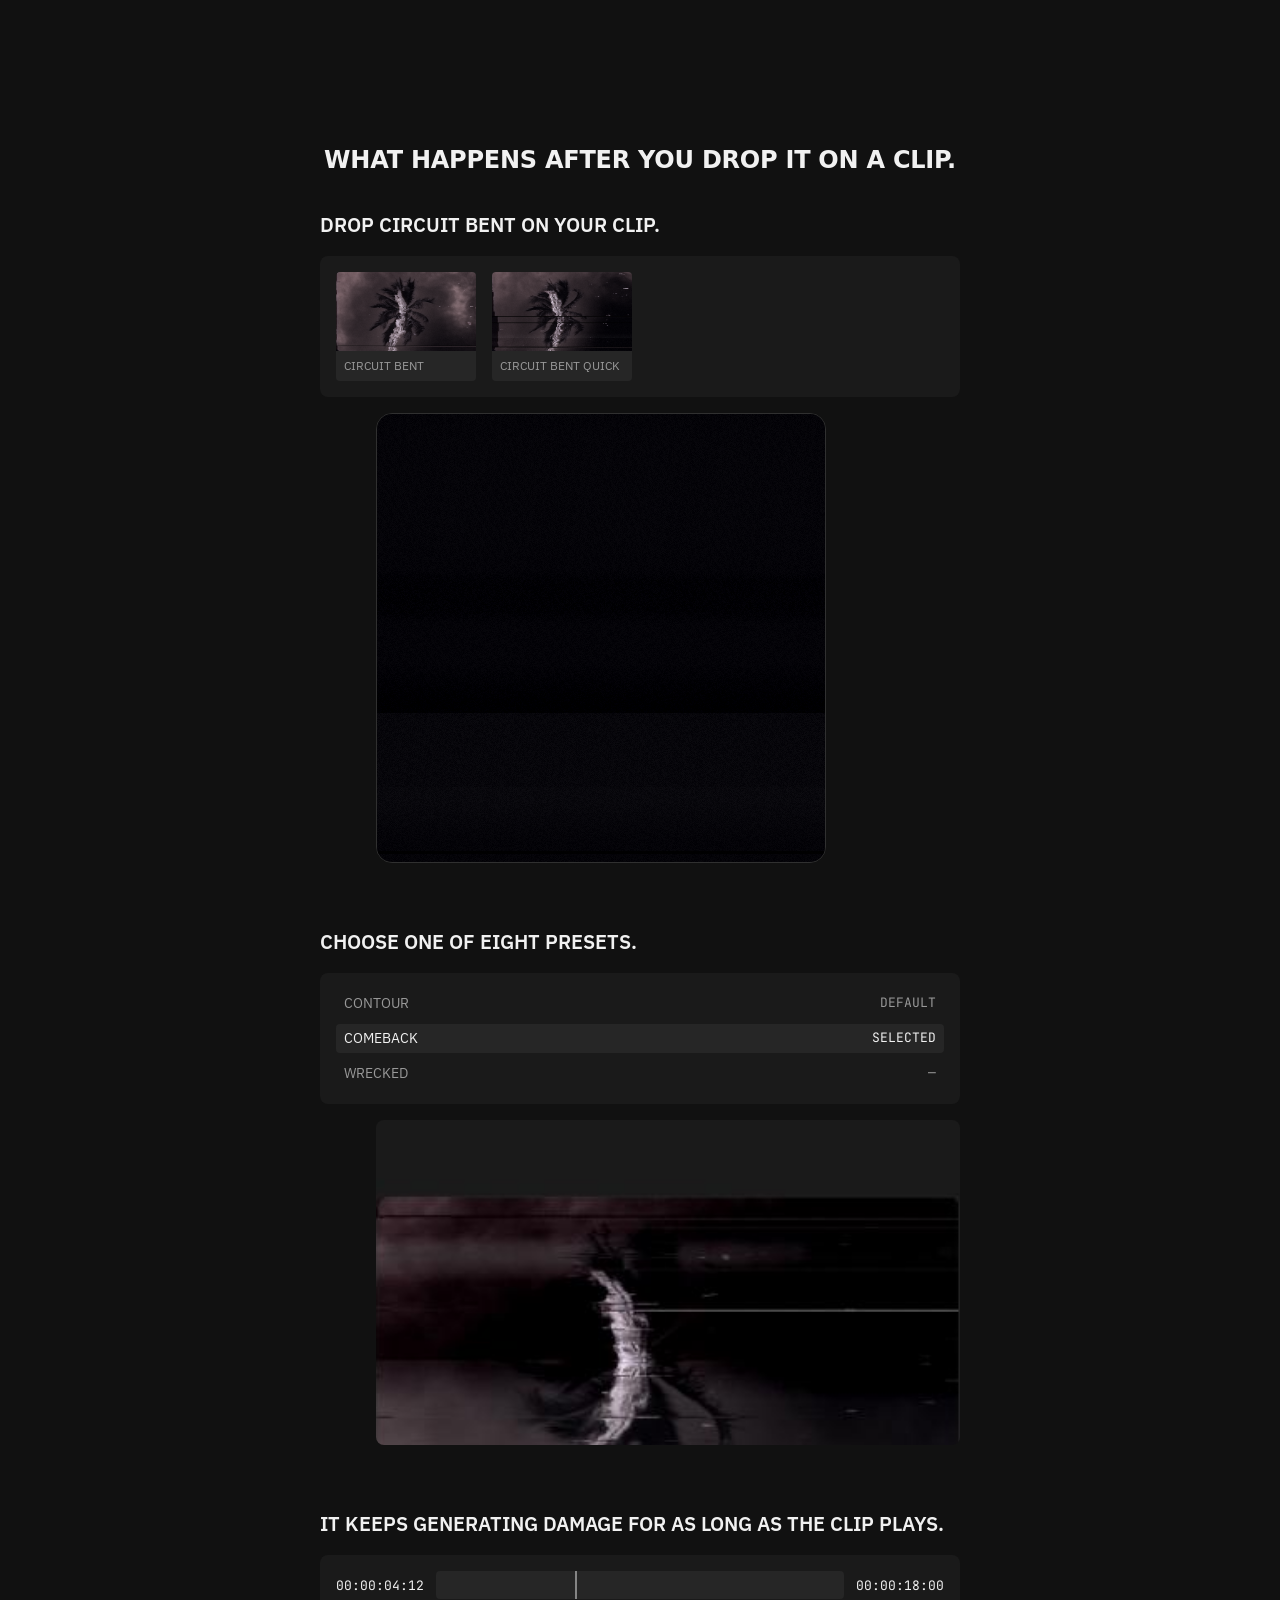
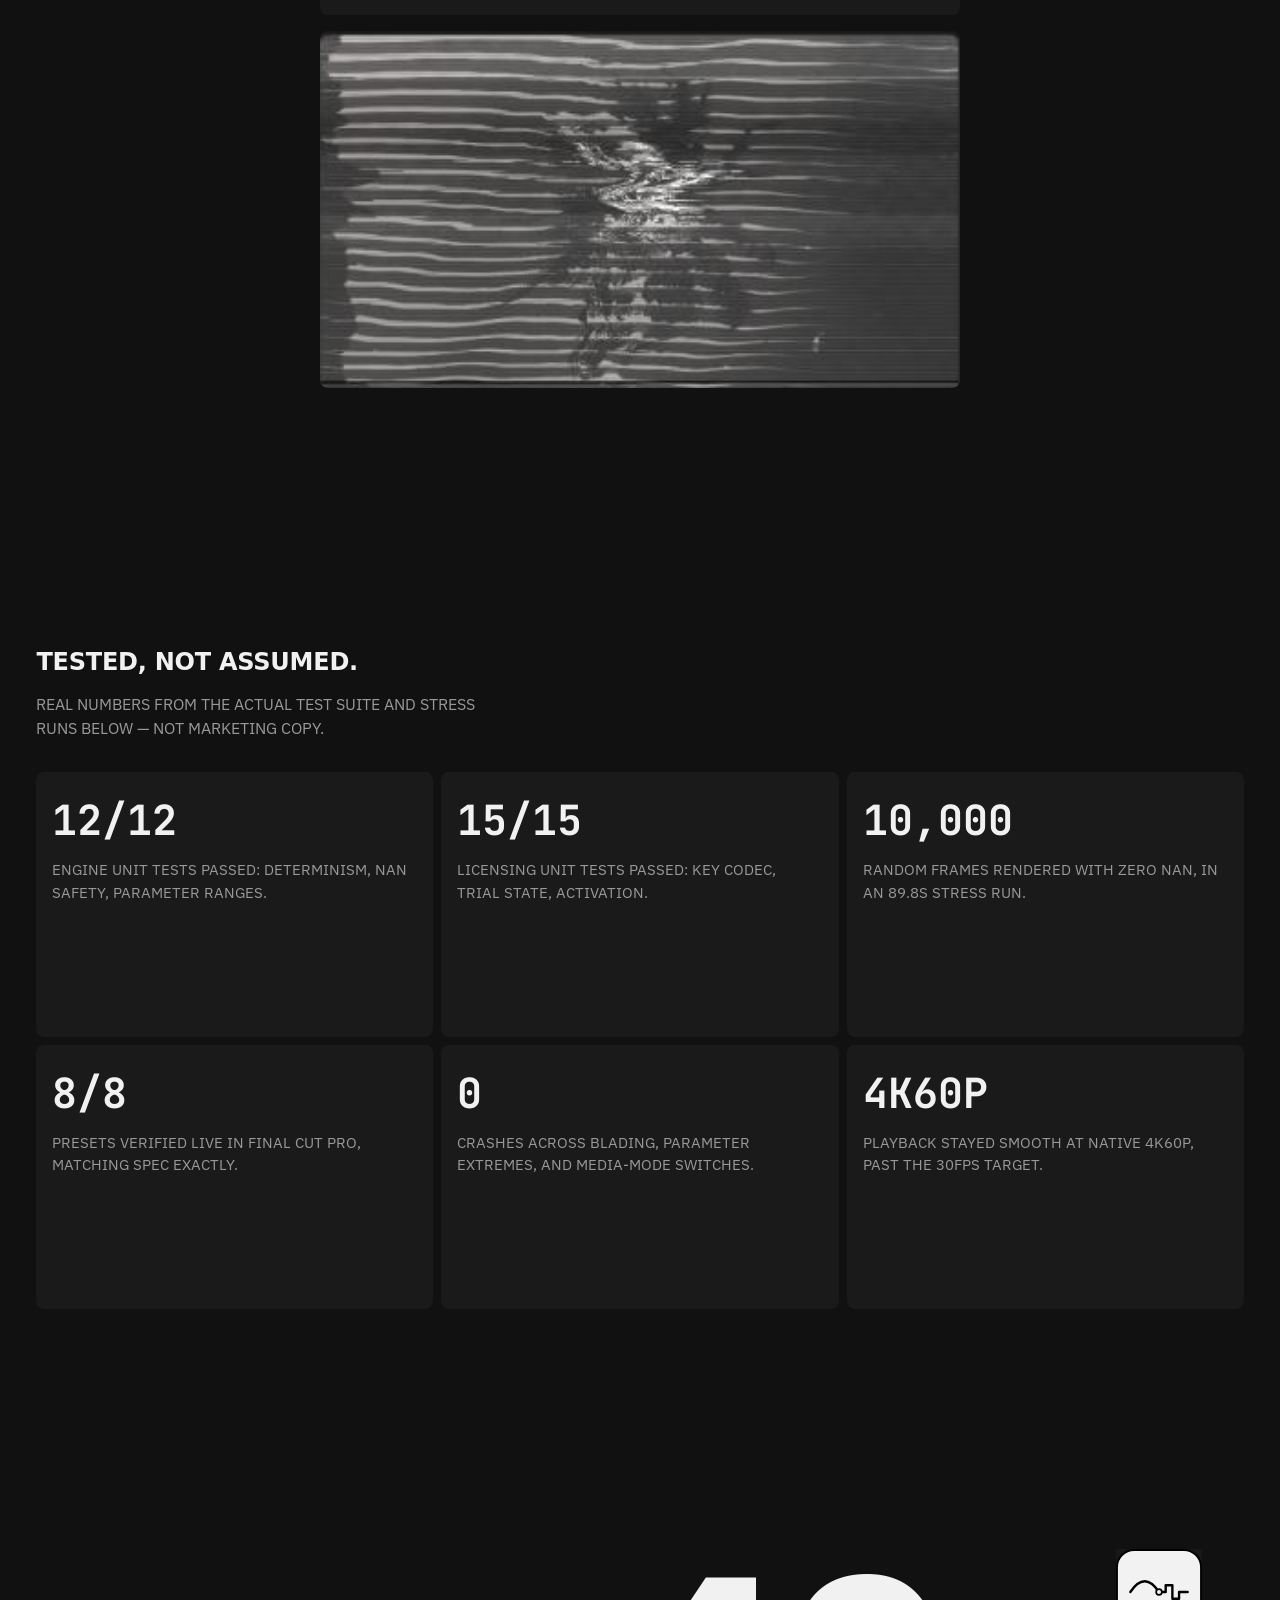
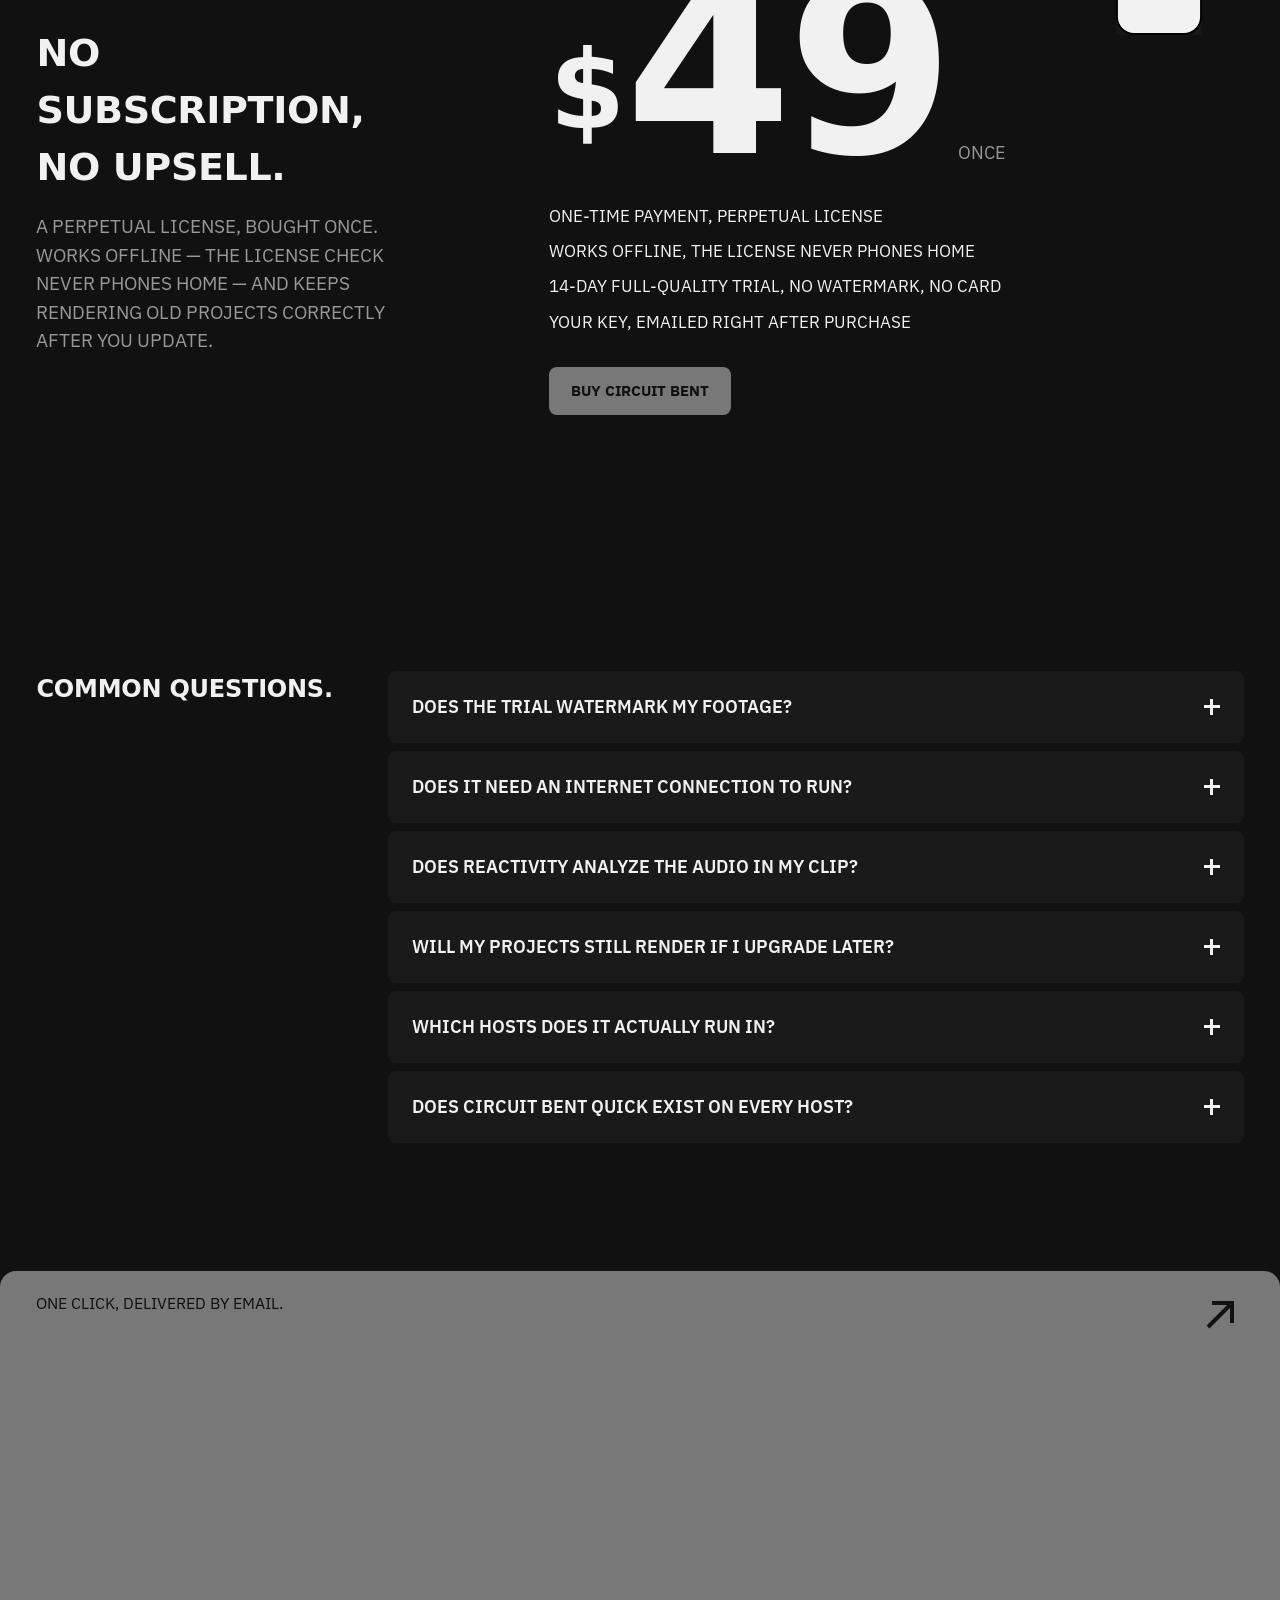
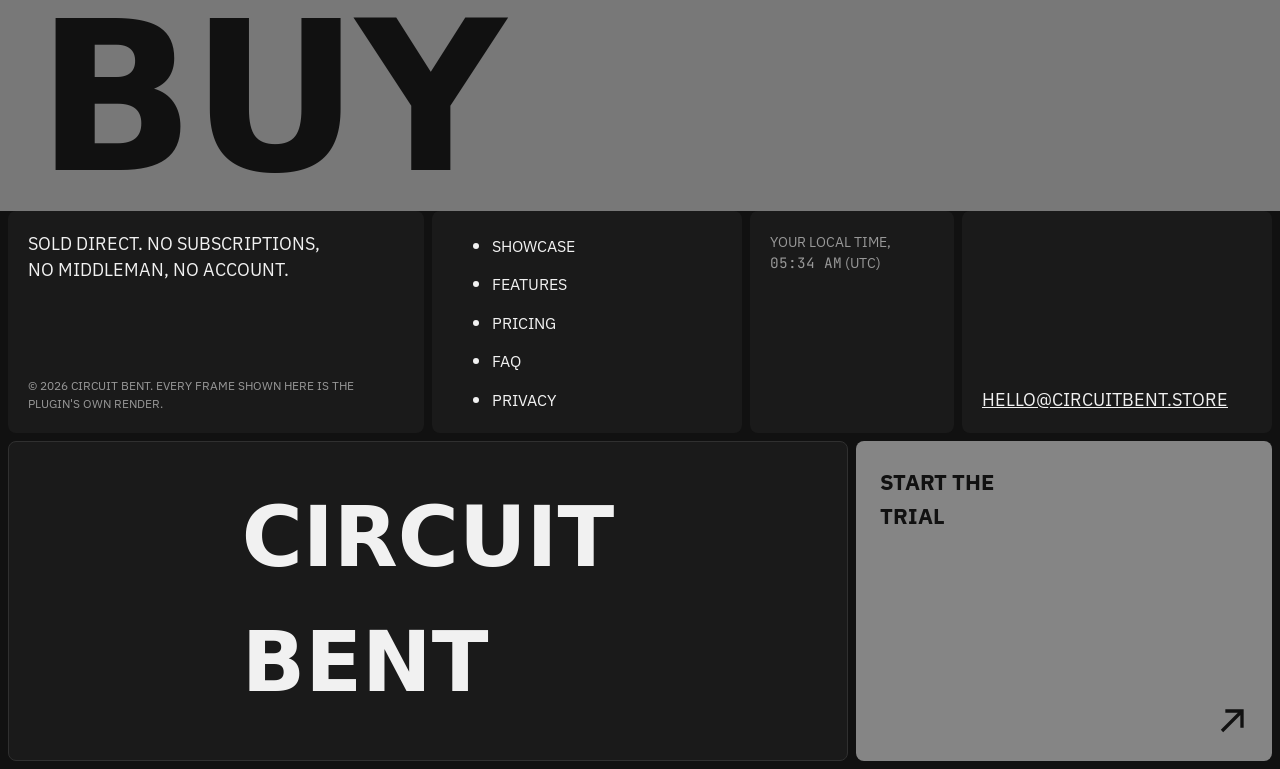
==== commit 00e4f001: "Add "not a CRT overlay" section to homepage Direct positioning against overlay-style glitch plugins:" ====
--- a/index.html
+++ b/index.html
@@ -64,6 +64,32 @@
   </div>
 </section>
 
+<!-- ============ NOT AN OVERLAY — overlay vs. simulation ============ -->
+<section class="not-overlay section" id="not-overlay">
+  <div class="wrap">
+    <h2 class="section-head tight">An instrument, not a filter.</h2>
+    <p class="not-overlay-lede">Most glitch plugins hand you one knob labeled "amount." CIRCUIT BENT hands you an instrument — a glitch box, a mixer and a CRT, simulated live and played in real time, the way an analog video synth responds to whatever signal hits it. Nothing else on the market works quite like this.</p>
+    <div class="compare-grid" data-reveal>
+      <div class="compare-col compare-them">
+        <div class="compare-label">Typical "glitch" plugin</div>
+        <ul>
+          <li>A texture laid over your image</li>
+          <li>Same look, every time, every clip</li>
+          <li>One or two sliders: "amount," "intensity"</li>
+        </ul>
+      </div>
+      <div class="compare-col compare-us">
+        <div class="compare-label">CIRCUIT BENT</div>
+        <ul>
+          <li>A signal chain, simulated live from your footage</li>
+          <li>Different every pass — seeded, but deterministic</li>
+          <li>20+ real parameters across Bend, Tone, Damage, Mixer, Signal, CRT</li>
+        </ul>
+      </div>
+    </div>
+  </div>
+</section>
+
 <!-- ============ ABOUT — Founder's letter ============ -->
 <section class="about section" id="about">
   <h2 class="section-head wrap" style="text-align:center">Why this exists</h2>
--- a/assets/site.css
+++ b/assets/site.css
@@ -170,6 +170,24 @@
 .section { padding-block: var(--section); }
 .wrap { max-width: 1440px; margin-inline: auto; padding-inline: var(--margin); }
 .grid12 { display: grid; grid-template-columns: repeat(12, minmax(0,1fr)); gap: var(--gutter); }
+
+/* ================= NOT AN OVERLAY (overlay vs. simulation) ================= */
+.not-overlay { background: var(--surface-900); }
+.not-overlay-lede { font-family: var(--font-text); font-size: 1.0625rem; line-height: 1.6; color: var(--ink-muted); max-width: 62ch; margin-top: var(--space-4); }
+.compare-grid { display: grid; grid-template-columns: 1fr 1fr; gap: var(--space-6); margin-top: var(--space-8); }
+.compare-col { background: var(--surface-800); border-radius: var(--radius-lg); padding: var(--space-6); border: 1px solid transparent; }
+.compare-us { border-color: var(--hairline); }
+.compare-label { font-family: var(--font-text); font-weight: 600; font-size: 0.875rem; letter-spacing: 0.04em; text-transform: uppercase; color: var(--ink-muted); }
+.compare-us .compare-label { color: var(--ink); }
+.compare-col ul { margin-top: var(--space-4); display: flex; flex-direction: column; gap: var(--space-3); }
+.compare-col li { font-family: var(--font-text); font-size: 0.9375rem; line-height: 1.5; padding-left: 1.1em; position: relative; }
+.compare-them li { color: var(--ink-muted); }
+.compare-us li { color: var(--ink); }
+.compare-them li::before { content: "–"; position: absolute; left: 0; color: var(--ink-muted); }
+.compare-us li::before { content: "+"; position: absolute; left: 0; color: var(--ink); }
+@media (max-width: 860px) {
+  .compare-grid { grid-template-columns: 1fr; }
+}
 
 /* ================= ABOUT (founder's letter) ================= */
 .about { background: var(--surface-900); }
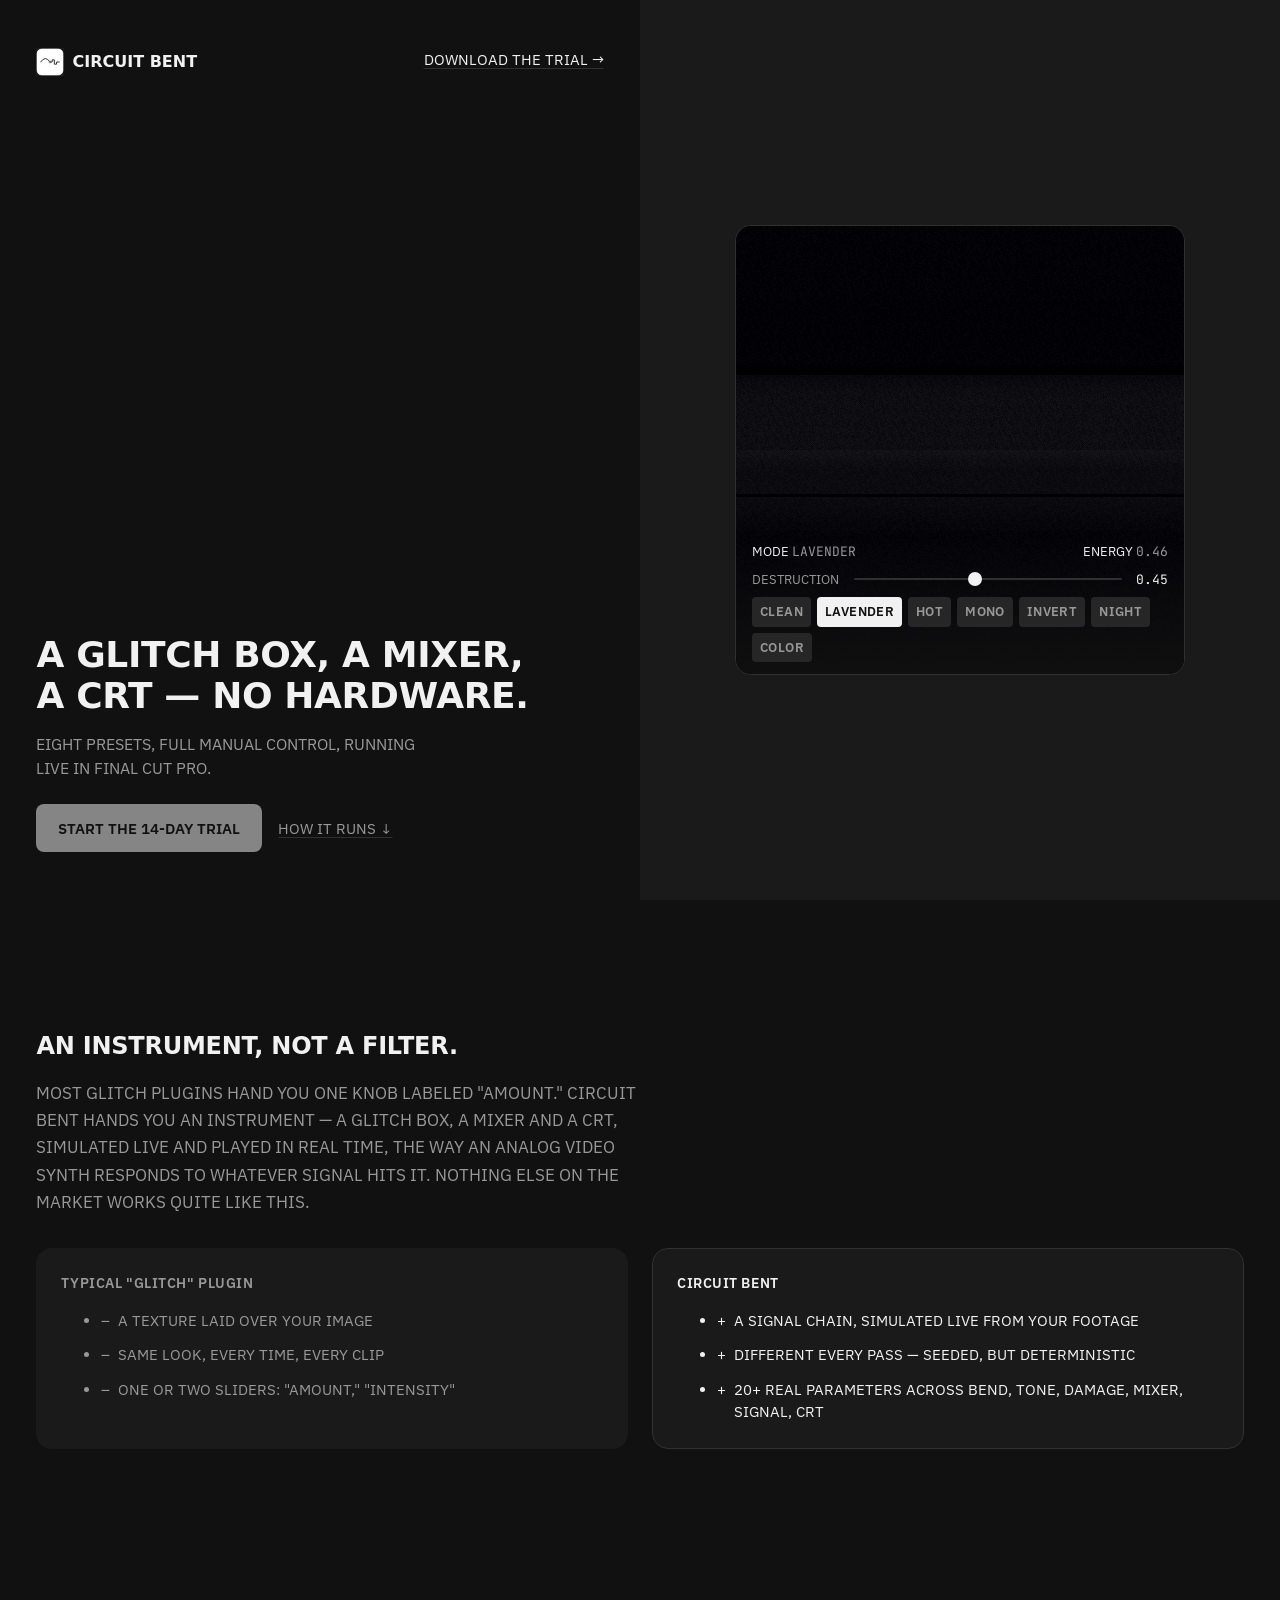
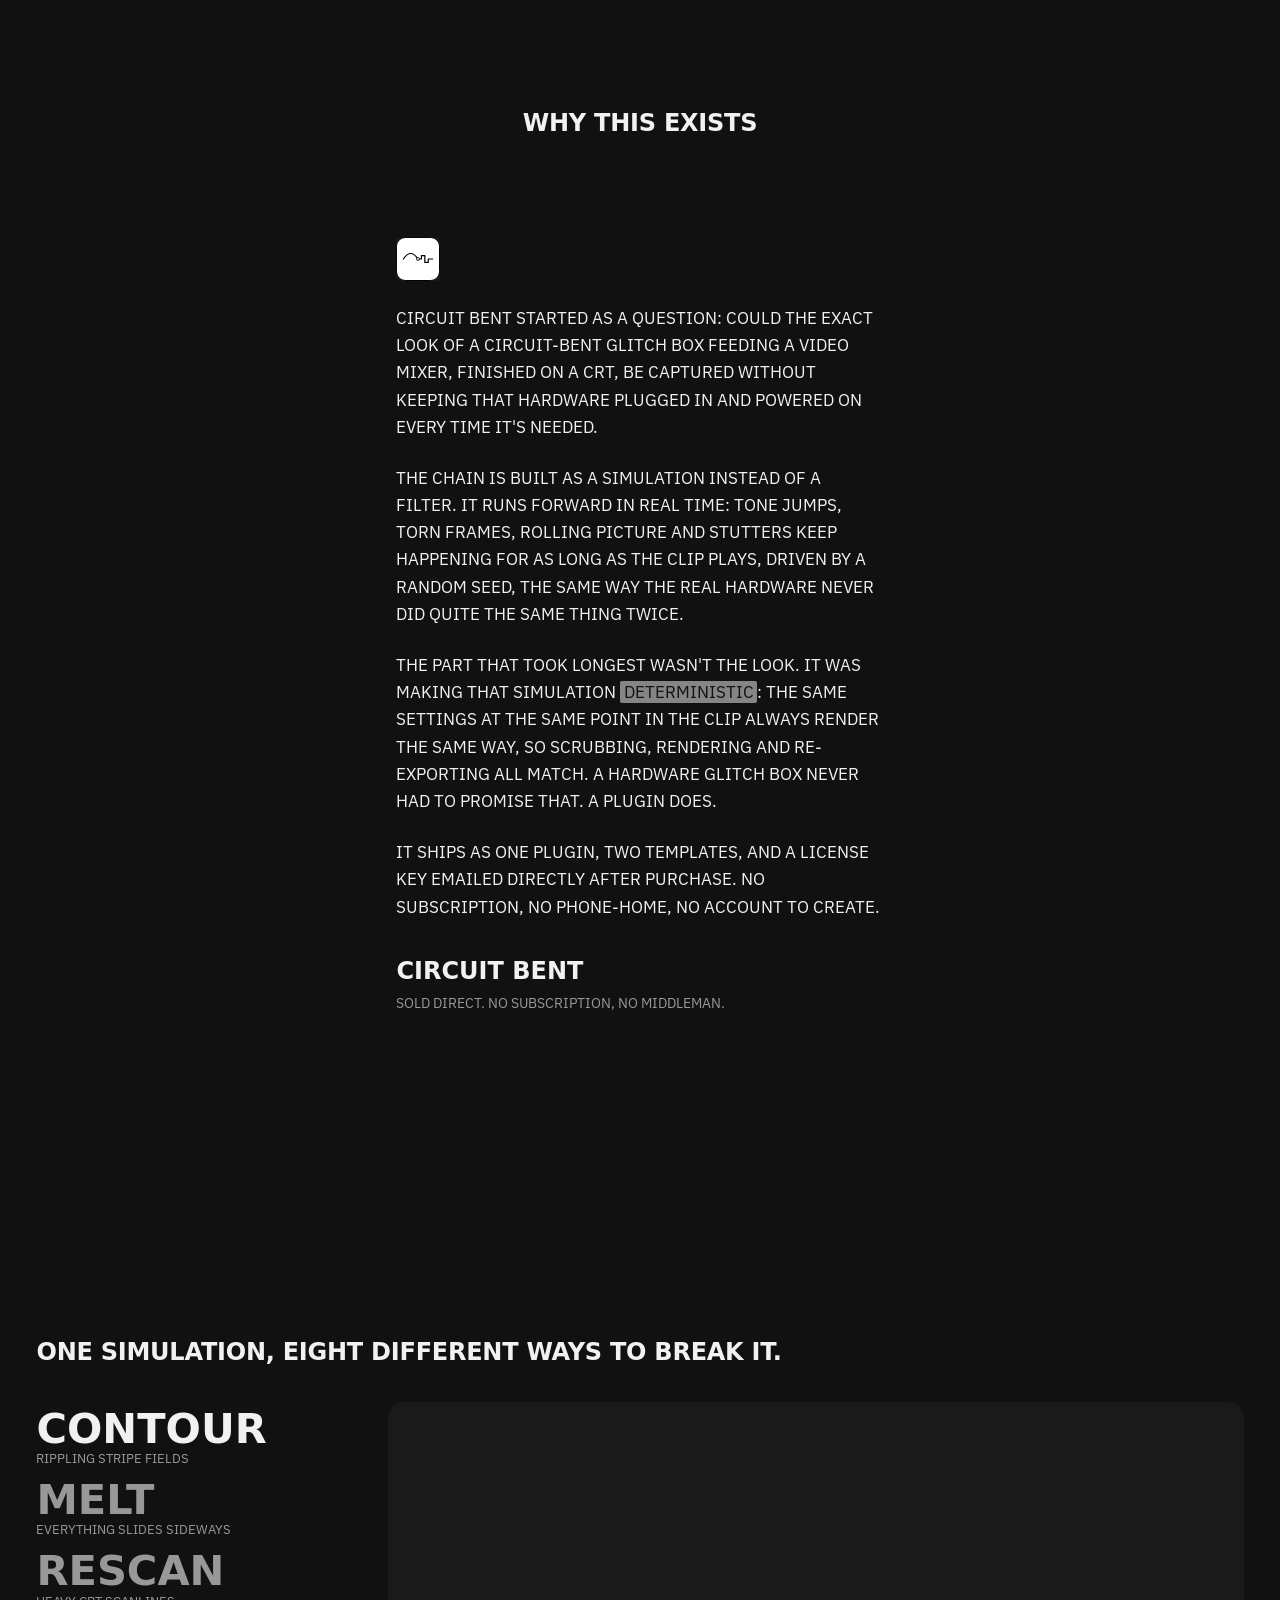
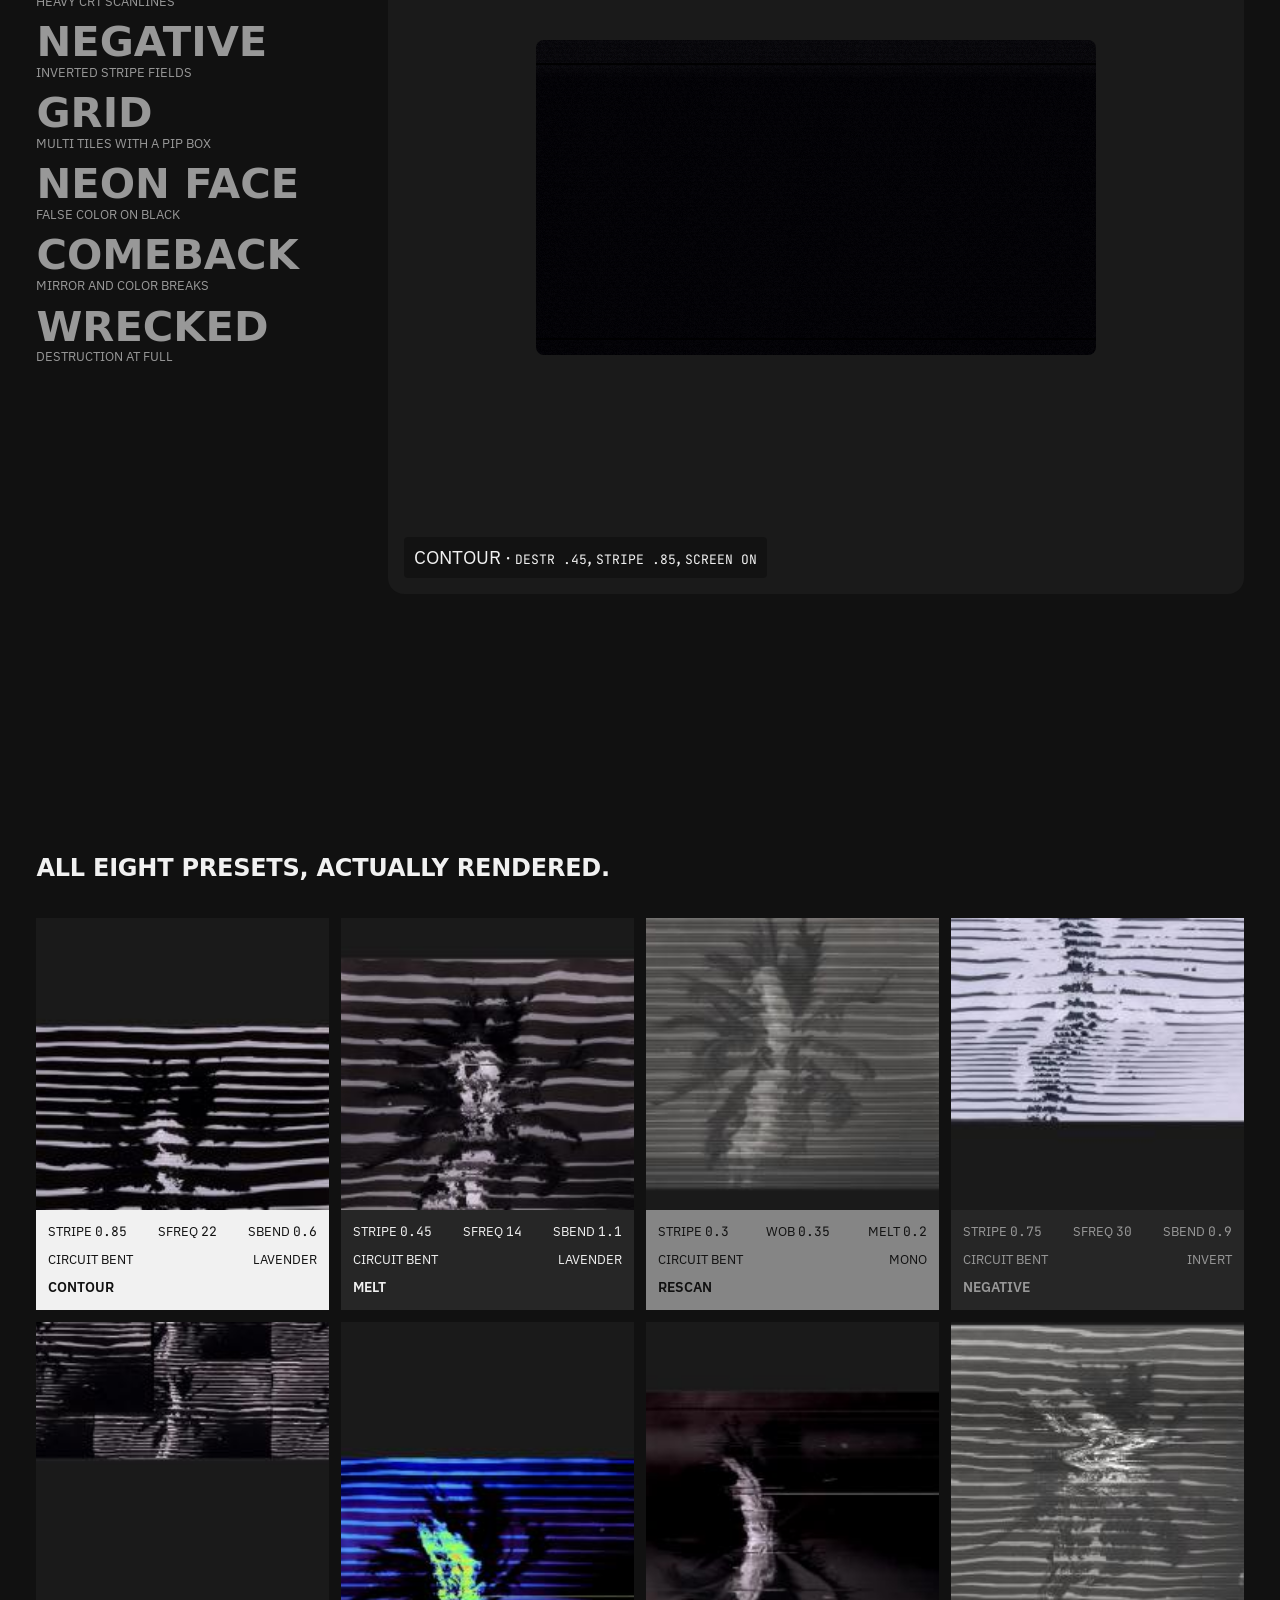
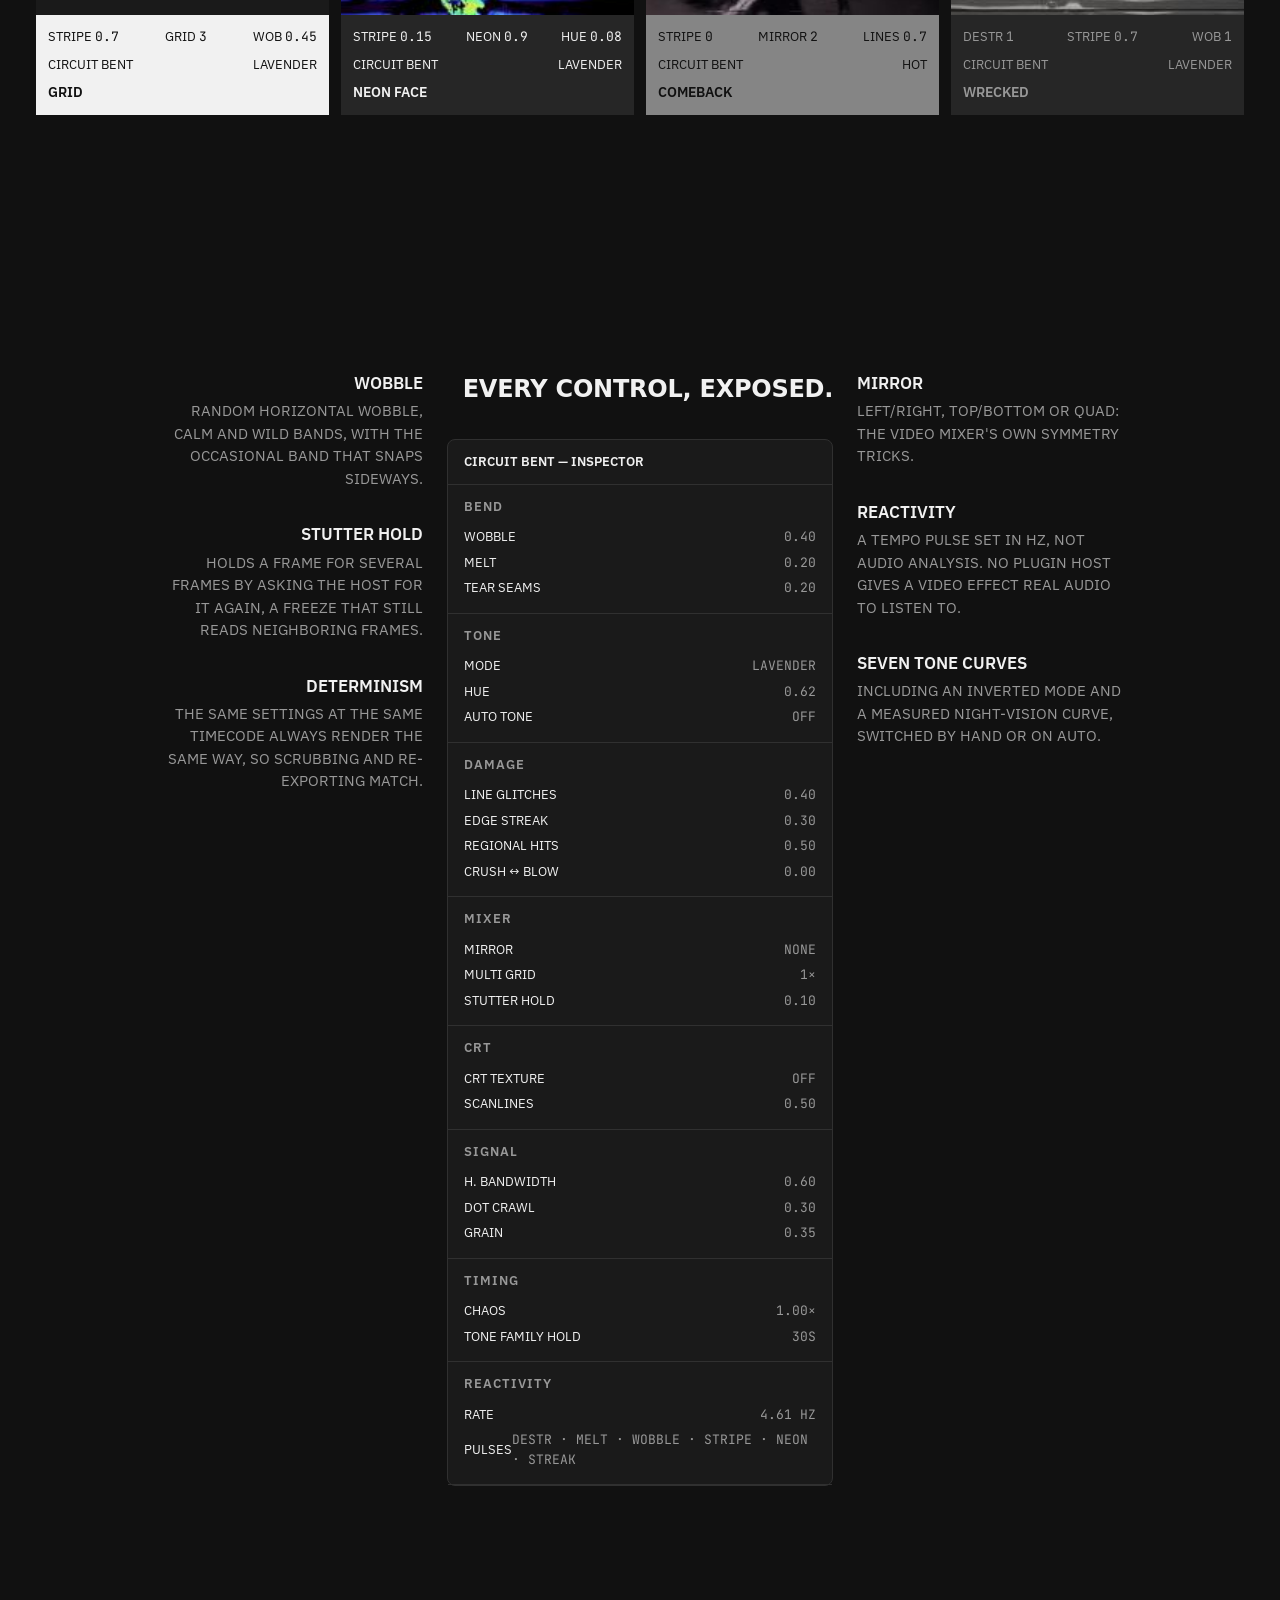
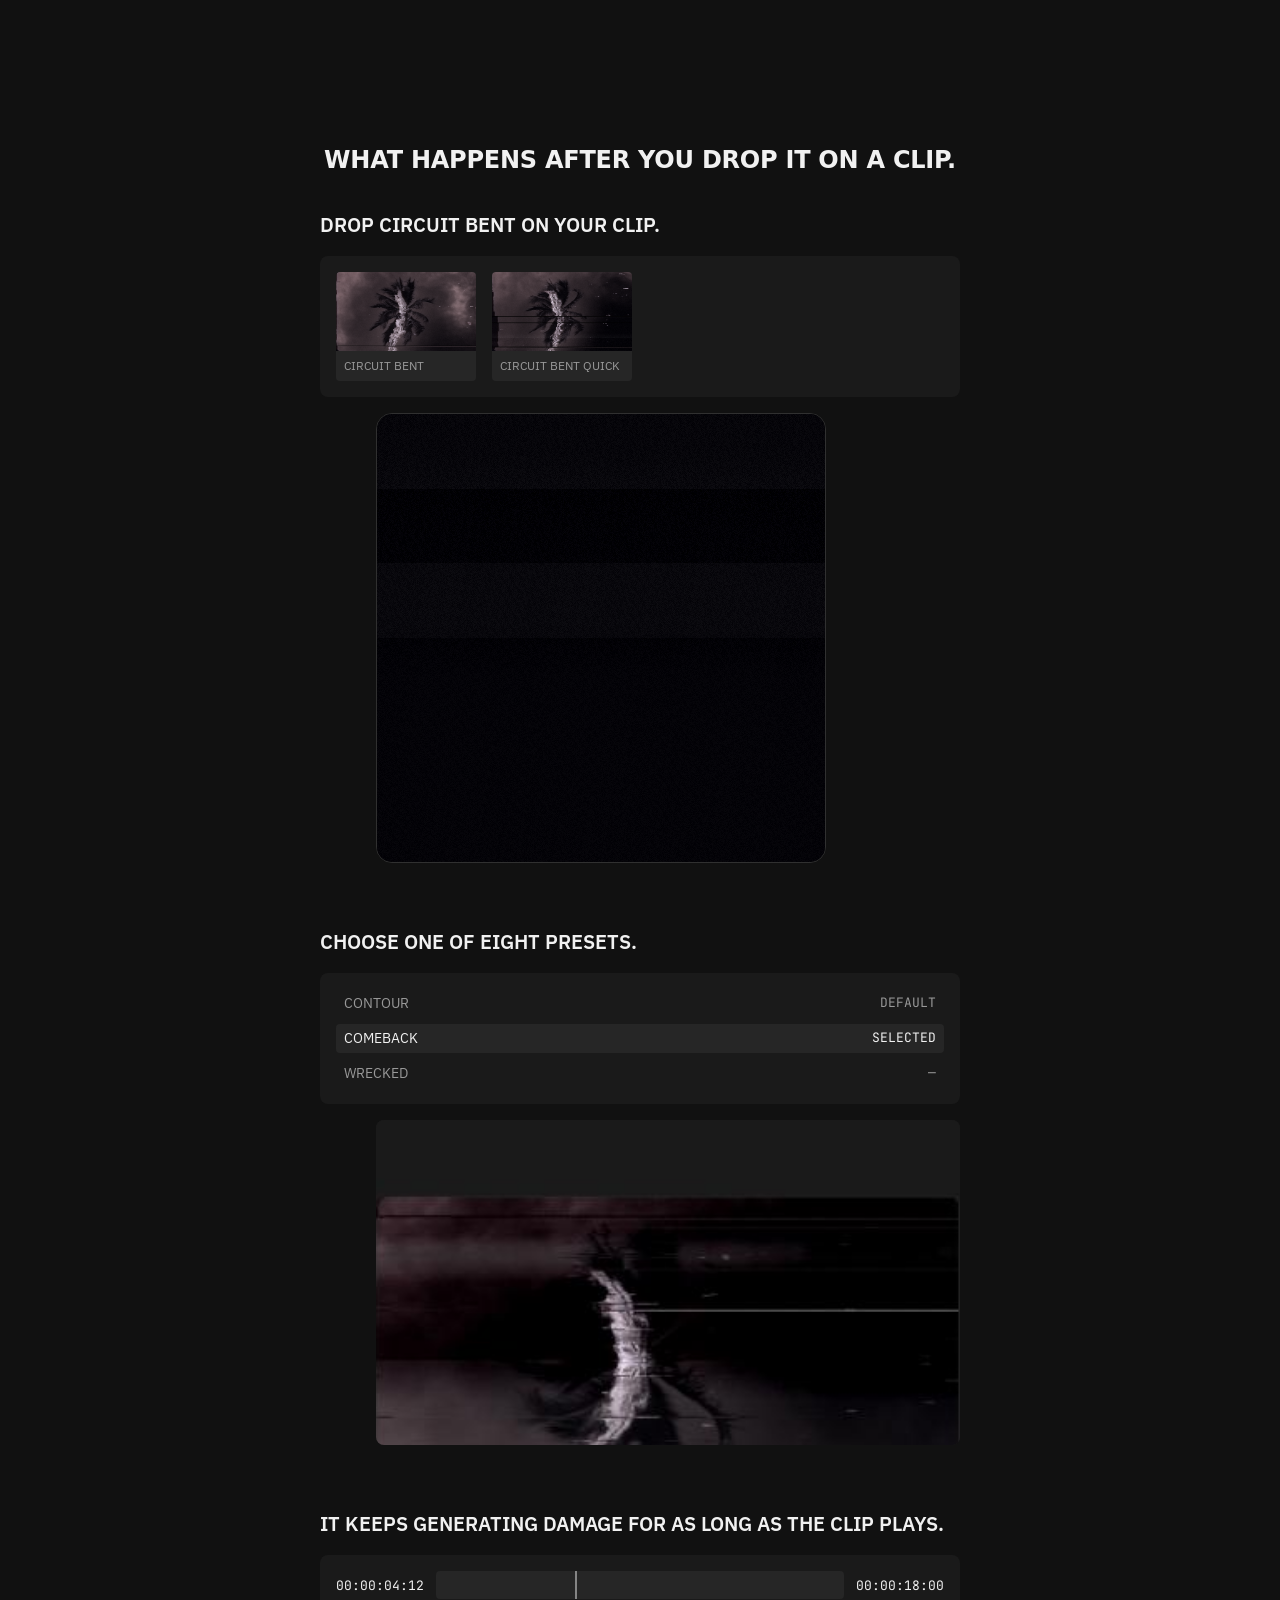
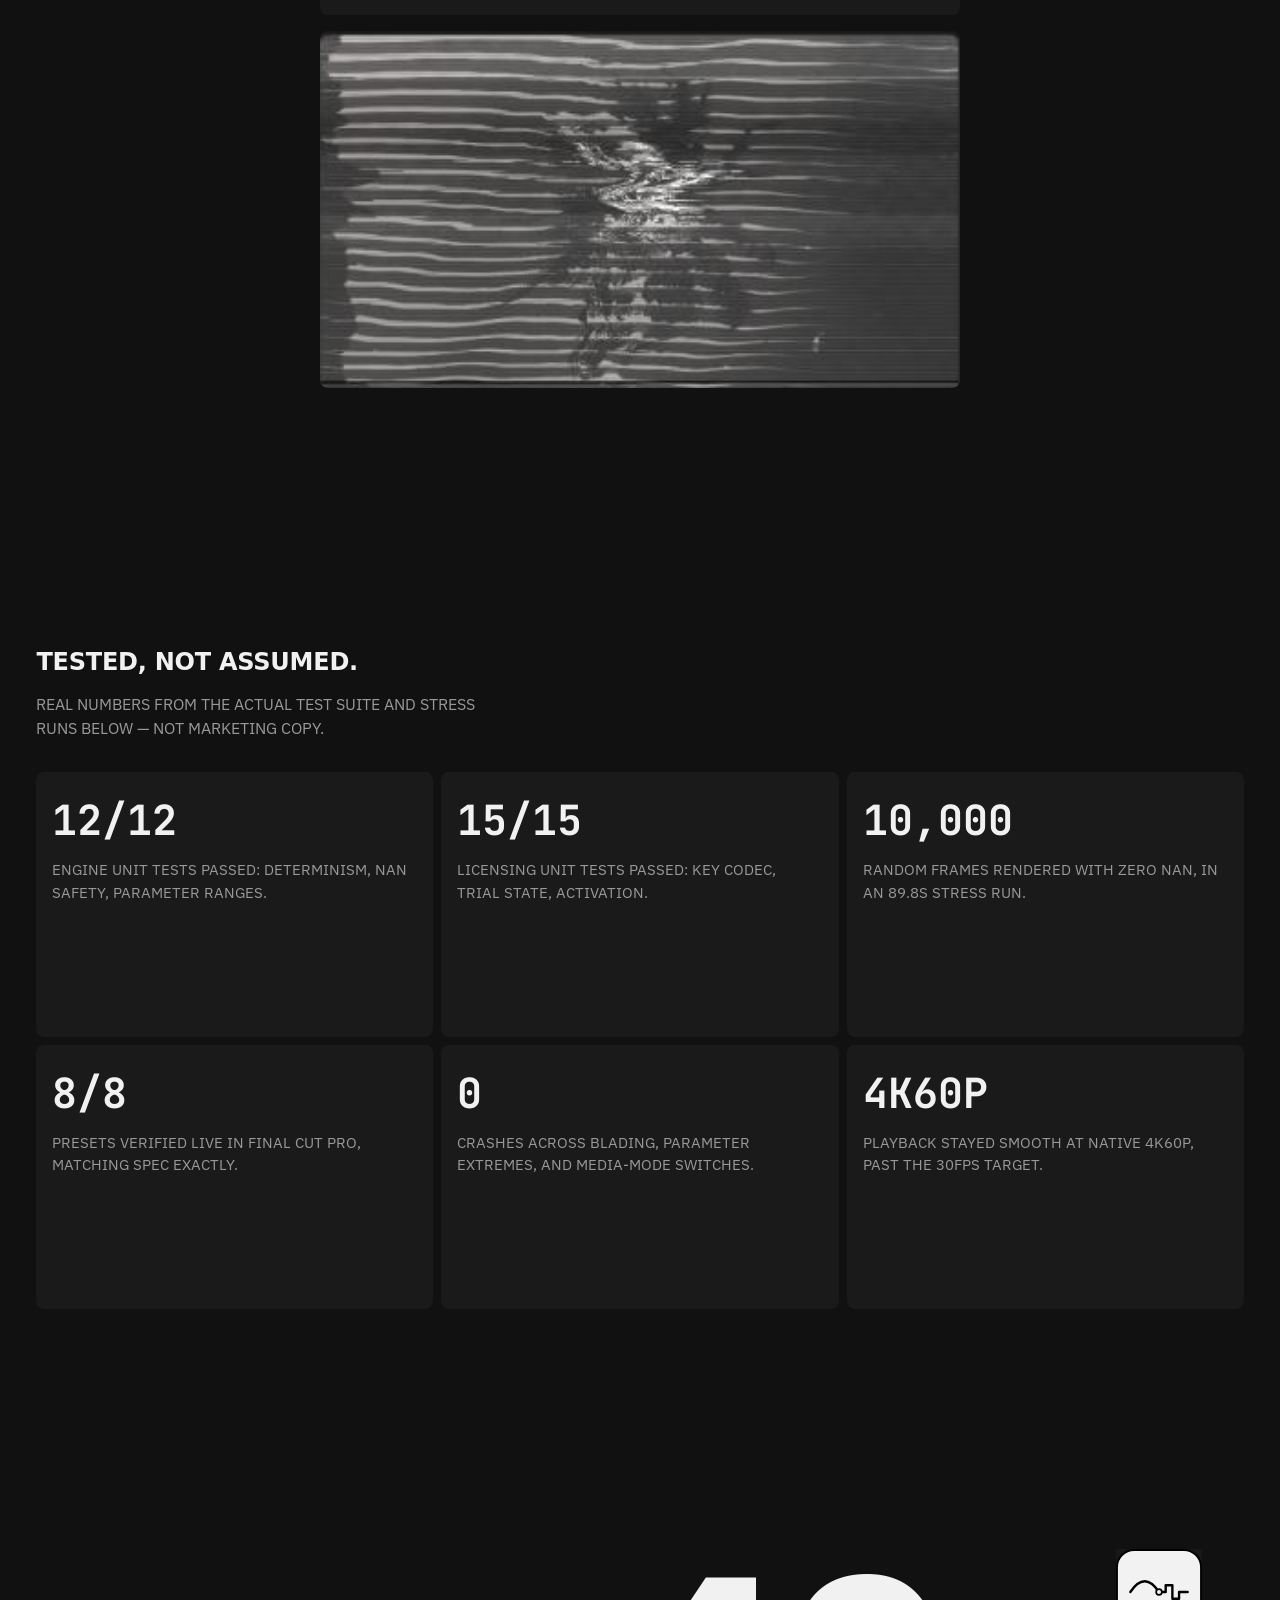
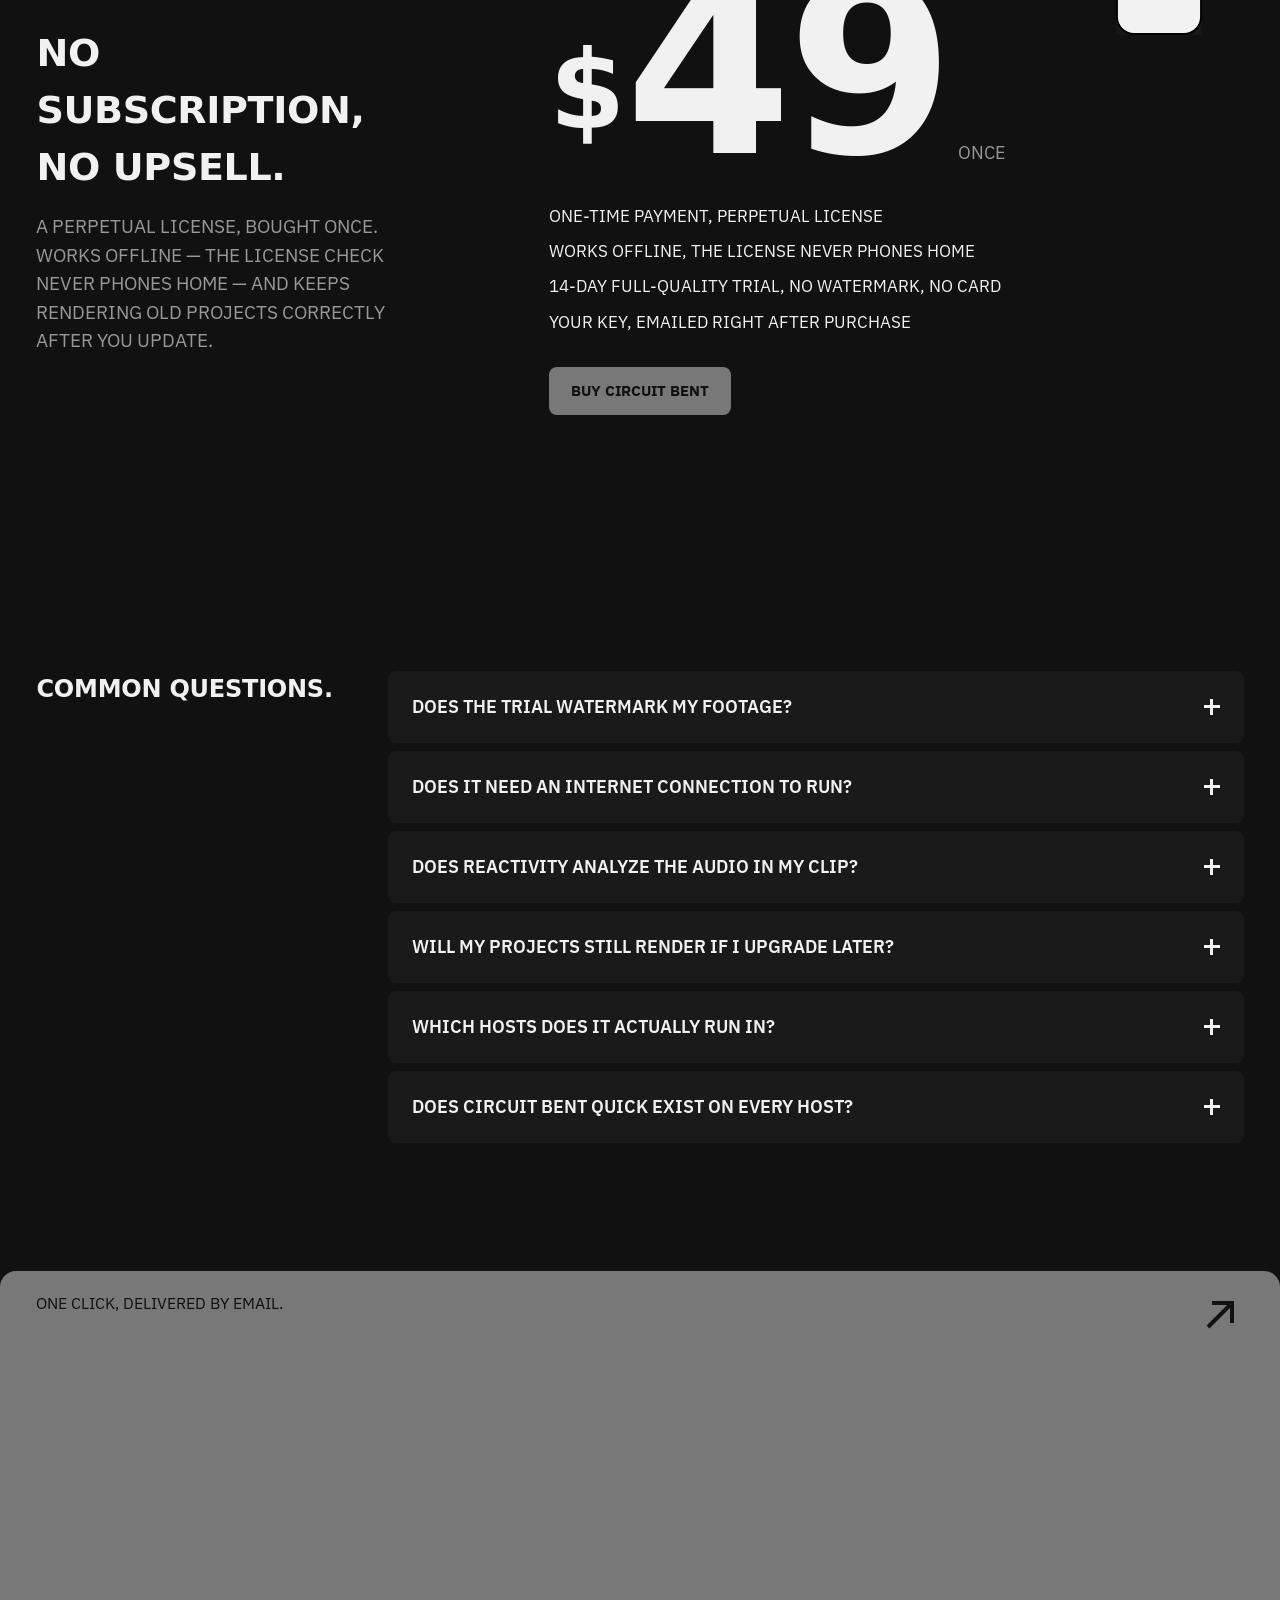
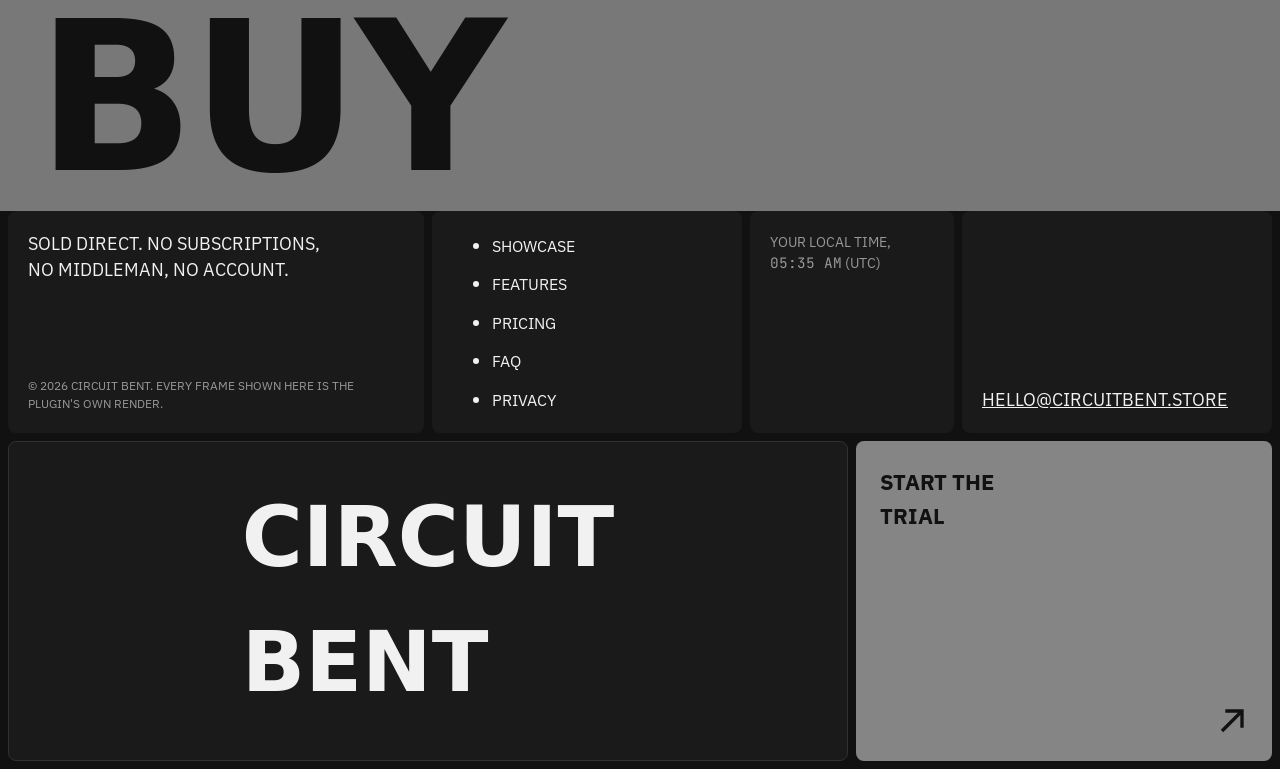
==== commit 4e0bface: "Add monochrome glitch cursor effect Mouse-only, respects prefers-reduced-motion: three offset outlin" ====
--- a/index.html
+++ b/index.html
@@ -377,5 +377,6 @@
 
 <script type="module" src="assets/site.js?v=2"></script>
 <script src="assets/base.js" defer></script>
+<script type="module" src="assets/glitch-cursor.js"></script>
 </body>
 </html>
--- a/assets/site.css
+++ b/assets/site.css
@@ -141,6 +141,13 @@
 @keyframes cb-rise-line { from { transform: translateY(112%); } to { transform: none; } }
 @keyframes cb-rise-up { from { opacity: 0; transform: translateY(16px); } to { opacity: 1; transform: none; } }
 .hero-actions .textlink { color: var(--ink-muted); }
+
+/* ================= GLITCH CURSOR ================= */
+html.glitch-cursor-on, html.glitch-cursor-on * { cursor: none !important; }
+.glitch-cursor { position: fixed; top: 0; left: 0; width: 0; height: 0; z-index: 9999; pointer-events: none; }
+.gc-layer { position: absolute; top: -10px; left: -10px; width: 20px; height: 20px; border: 1.5px solid var(--ink); mix-blend-mode: difference; }
+.gc-b { border-color: var(--accent-strong); }
+.gc-c { top: -6px; left: -6px; width: 12px; height: 12px; border-color: var(--ink-muted); }
 
 .engine-frag { width: min(450px, 86vw); aspect-ratio: 1; border-radius: var(--radius-lg); overflow: hidden; background: var(--surface-900); position: relative; border: 1px solid var(--hairline); }
 .engine-frag canvas { width: 100%; height: 100%; display: block; }
